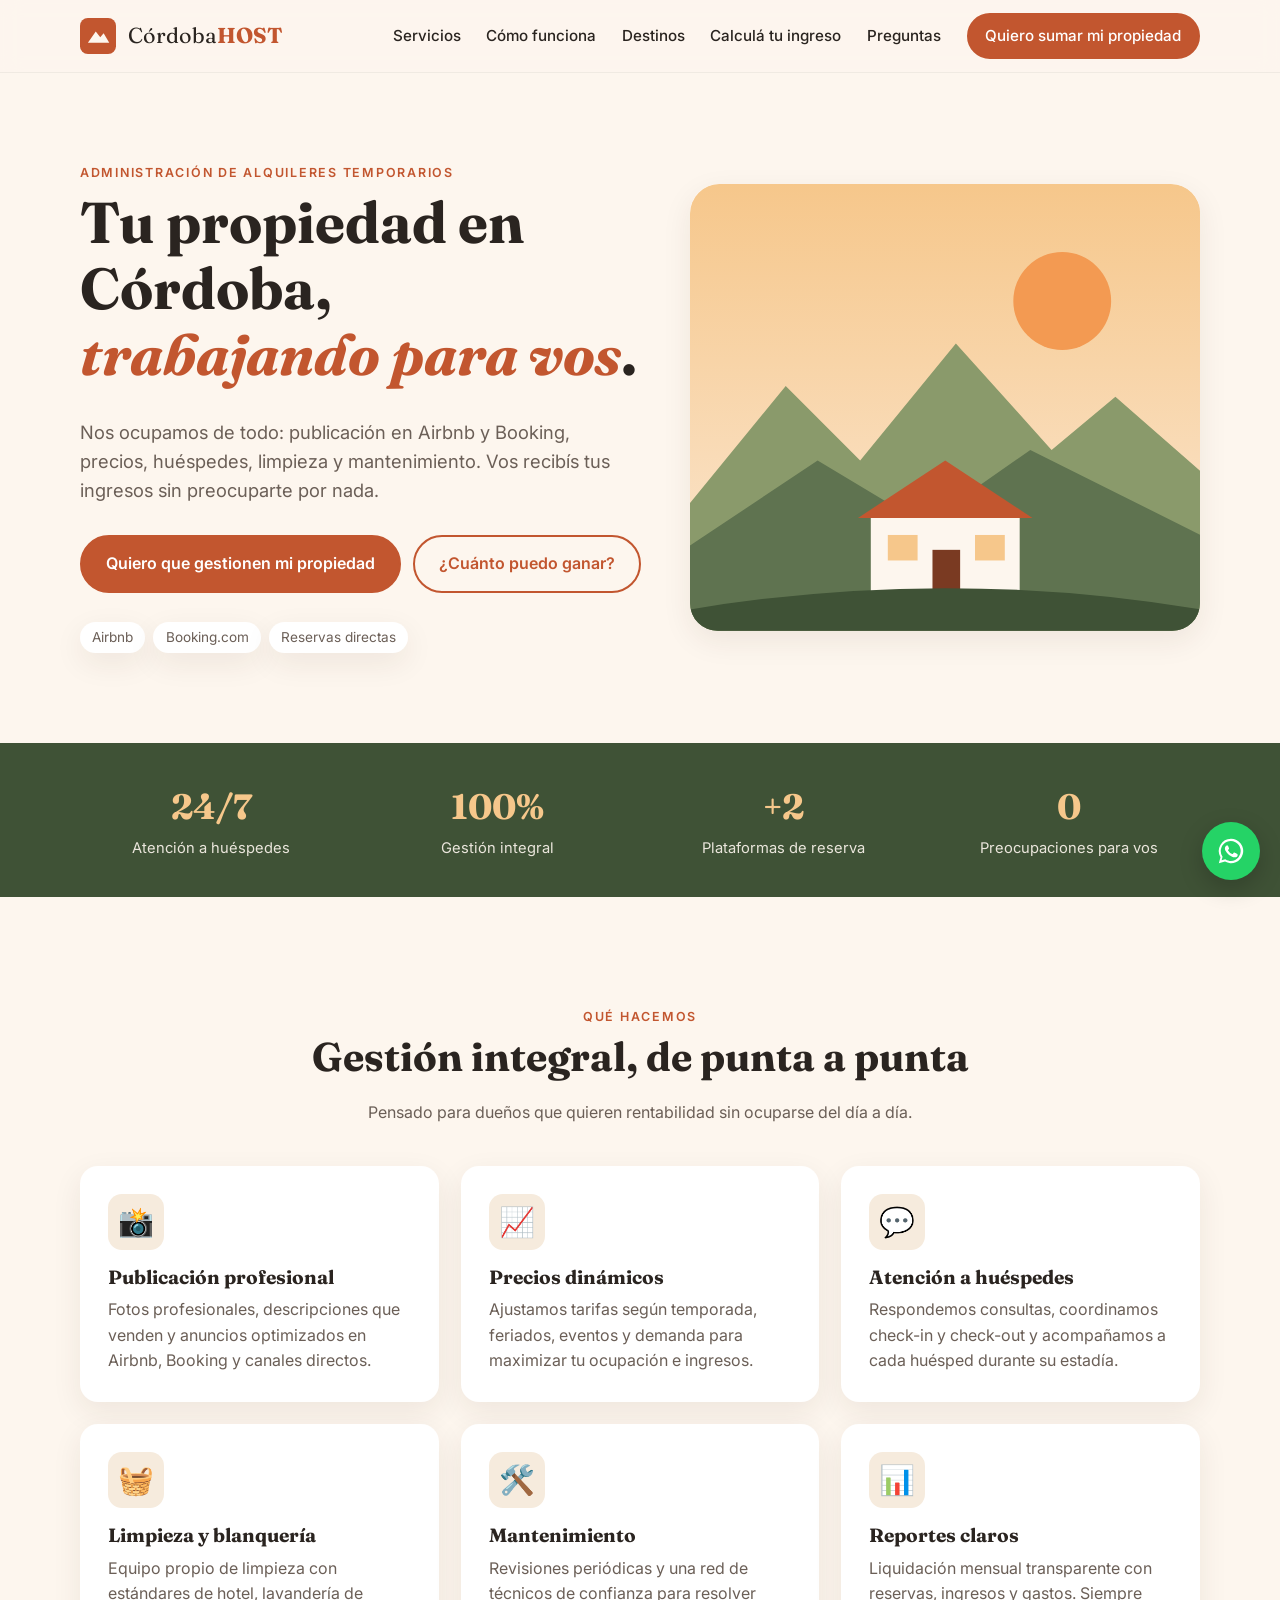
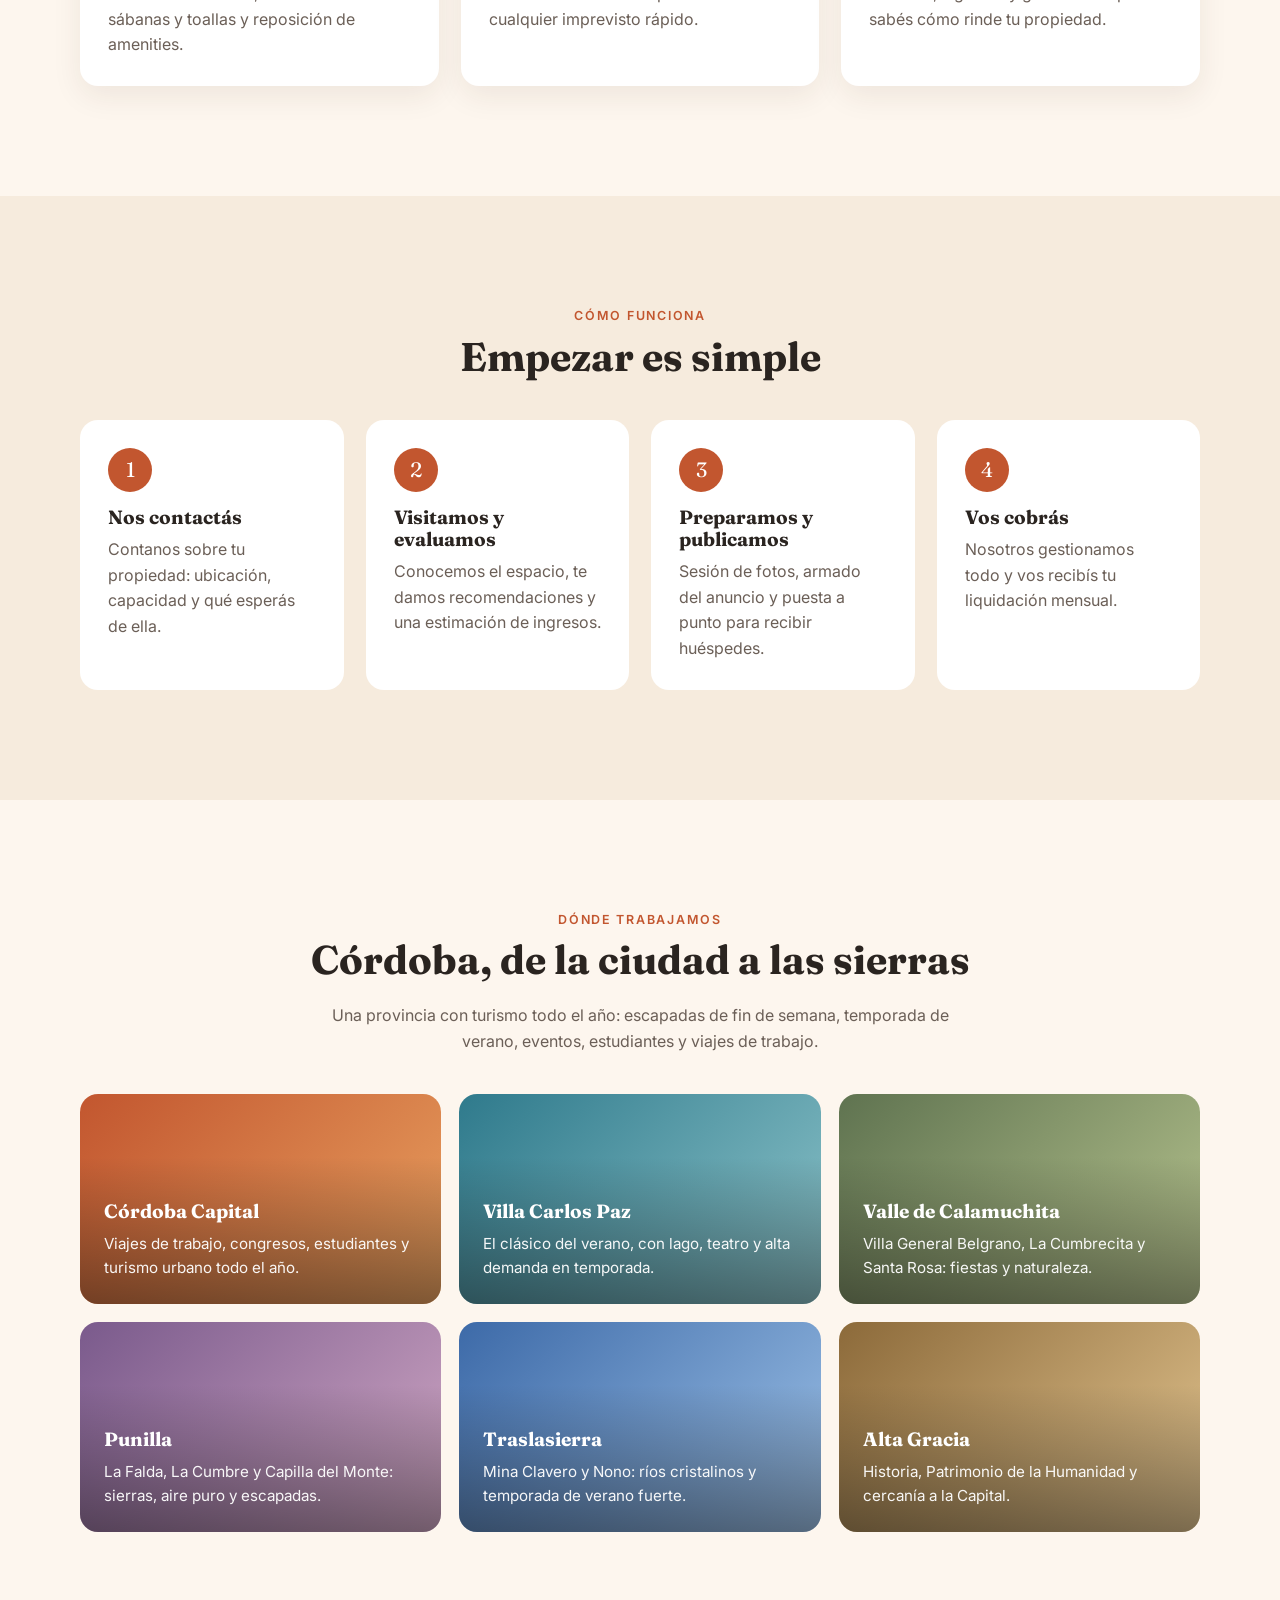
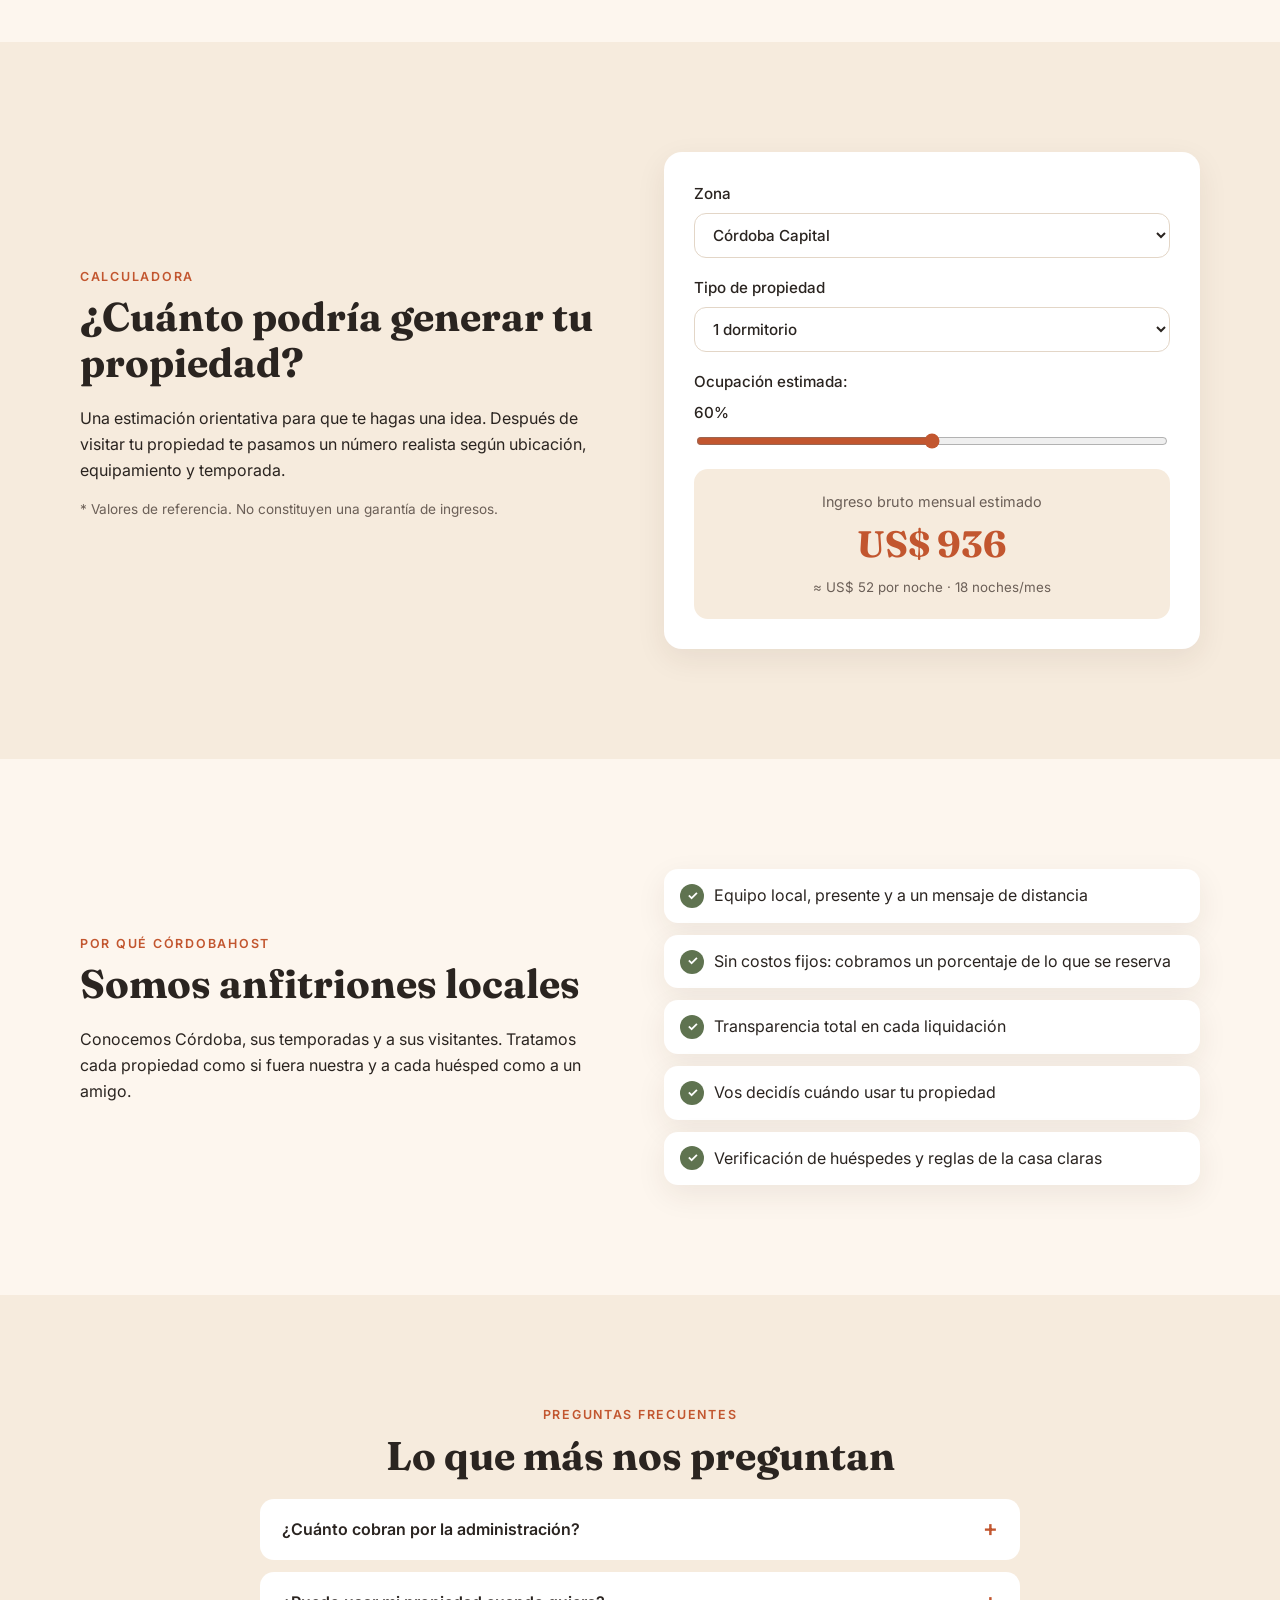
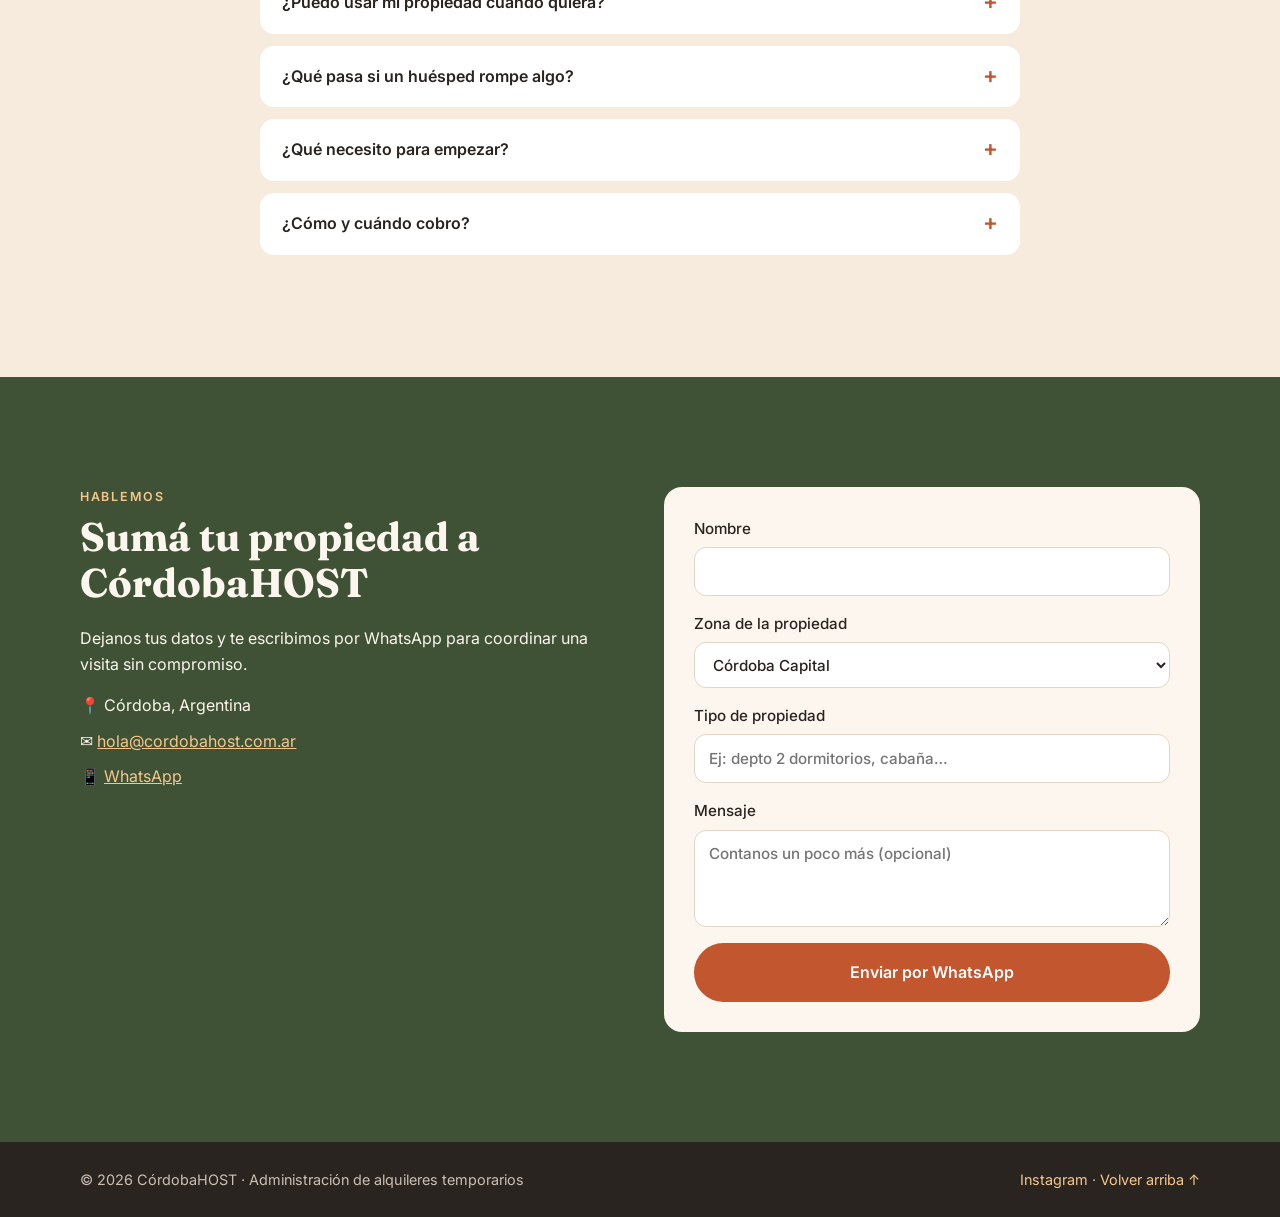
==== index.html @ a6d03d15 "Primera versión del sitio CórdobaHOST Landing estática para administración de alquileres temporarios" ====
<!doctype html>
<html lang="es-AR">
<head>
  <meta charset="utf-8" />
  <meta name="viewport" content="width=device-width, initial-scale=1" />
  <title>CórdobaHOST · Administración de alquileres temporarios en Córdoba</title>
  <meta name="description" content="Gestionamos tu propiedad en Airbnb y Booking en Córdoba: publicación, precios, huéspedes, limpieza y mantenimiento. Vos ganás, nosotros nos ocupamos." />
  <meta property="og:title" content="CórdobaHOST · Tu propiedad, en las mejores manos" />
  <meta property="og:description" content="Administración integral de alquileres temporarios en Córdoba Capital, Sierras y Valle de Calamuchita." />
  <link rel="preconnect" href="https://fonts.googleapis.com" />
  <link rel="preconnect" href="https://fonts.gstatic.com" crossorigin />
  <link href="https://fonts.googleapis.com/css2?family=Fraunces:opsz,wght@9..144,500;9..144,700&family=Inter:wght@400;500;600&display=swap" rel="stylesheet" />
  <link rel="stylesheet" href="styles.css" />
  <link rel="icon" href="data:image/svg+xml,<svg xmlns='http://www.w3.org/2000/svg' viewBox='0 0 64 64'><rect width='64' height='64' rx='14' fill='%23c2562f'/><path d='M14 44 L28 24 L36 34 L42 27 L52 44 Z' fill='%23fdf6ee'/></svg>" />
</head>
<body>
  <header class="site-header" id="top">
    <div class="container nav">
      <a href="#top" class="logo" aria-label="CórdobaHOST inicio">
        <svg viewBox="0 0 64 64" aria-hidden="true"><rect width="64" height="64" rx="14" /><path d="M14 44 L28 24 L36 34 L42 27 L52 44 Z" /></svg>
        <span>Córdoba<strong>HOST</strong></span>
      </a>
      <button class="nav-toggle" aria-expanded="false" aria-controls="menu" aria-label="Abrir menú">
        <span></span><span></span><span></span>
      </button>
      <nav id="menu" class="menu">
        <a href="#servicios">Servicios</a>
        <a href="#como-funciona">Cómo funciona</a>
        <a href="#destinos">Destinos</a>
        <a href="#calculadora">Calculá tu ingreso</a>
        <a href="#faq">Preguntas</a>
        <a href="#contacto" class="btn btn-small">Quiero sumar mi propiedad</a>
      </nav>
    </div>
  </header>

  <main>
    <!-- HERO -->
    <section class="hero">
      <div class="container hero-grid">
        <div class="hero-copy">
          <p class="eyebrow">Administración de alquileres temporarios</p>
          <h1>Tu propiedad en Córdoba, <em>trabajando para vos</em>.</h1>
          <p class="lead">Nos ocupamos de todo: publicación en Airbnb y Booking, precios, huéspedes, limpieza y mantenimiento. Vos recibís tus ingresos sin preocuparte por nada.</p>
          <div class="hero-ctas">
            <a href="#contacto" class="btn">Quiero que gestionen mi propiedad</a>
            <a href="#calculadora" class="btn btn-ghost">¿Cuánto puedo ganar?</a>
          </div>
          <ul class="hero-badges">
            <li>Airbnb</li><li>Booking.com</li><li>Reservas directas</li>
          </ul>
        </div>
        <div class="hero-art" aria-hidden="true">
          <svg viewBox="0 0 480 420">
            <defs>
              <linearGradient id="sky" x1="0" y1="0" x2="0" y2="1">
                <stop offset="0" stop-color="#f6c78b" /><stop offset="1" stop-color="#fbe8d3" />
              </linearGradient>
            </defs>
            <rect width="480" height="420" rx="28" fill="url(#sky)" />
            <circle cx="350" cy="110" r="46" fill="#f39a52" />
            <path d="M0 300 L90 190 L160 260 L250 150 L340 250 L400 200 L480 270 L480 420 L0 420 Z" fill="#8a9a6b" />
            <path d="M0 340 L120 260 L220 320 L320 250 L480 330 L480 420 L0 420 Z" fill="#5f7350" />
            <g transform="translate(170 270)">
              <rect x="0" y="40" width="140" height="80" fill="#fdf6ee" />
              <path d="M-12 44 L70 -10 L152 44 Z" fill="#c2562f" />
              <rect x="58" y="74" width="26" height="46" fill="#7a3a22" />
              <rect x="16" y="60" width="28" height="24" fill="#f6c78b" />
              <rect x="98" y="60" width="28" height="24" fill="#f6c78b" />
            </g>
            <path d="M0 400 Q240 360 480 400 L480 420 L0 420 Z" fill="#3f5236" />
          </svg>
        </div>
      </div>
    </section>

    <!-- STATS -->
    <section class="stats">
      <div class="container stats-grid">
        <div><strong>24/7</strong><span>Atención a huéspedes</span></div>
        <div><strong>100%</strong><span>Gestión integral</span></div>
        <div><strong>+2</strong><span>Plataformas de reserva</span></div>
        <div><strong>0</strong><span>Preocupaciones para vos</span></div>
      </div>
    </section>

    <!-- SERVICIOS -->
    <section id="servicios" class="section">
      <div class="container">
        <p class="eyebrow center">Qué hacemos</p>
        <h2 class="center">Gestión integral, de punta a punta</h2>
        <p class="section-lead center">Pensado para dueños que quieren rentabilidad sin ocuparse del día a día.</p>
        <div class="cards">
          <article class="card">
            <div class="icon">📸</div>
            <h3>Publicación profesional</h3>
            <p>Fotos profesionales, descripciones que venden y anuncios optimizados en Airbnb, Booking y canales directos.</p>
          </article>
          <article class="card">
            <div class="icon">📈</div>
            <h3>Precios dinámicos</h3>
            <p>Ajustamos tarifas según temporada, feriados, eventos y demanda para maximizar tu ocupación e ingresos.</p>
          </article>
          <article class="card">
            <div class="icon">💬</div>
            <h3>Atención a huéspedes</h3>
            <p>Respondemos consultas, coordinamos check-in y check-out y acompañamos a cada huésped durante su estadía.</p>
          </article>
          <article class="card">
            <div class="icon">🧺</div>
            <h3>Limpieza y blanquería</h3>
            <p>Equipo propio de limpieza con estándares de hotel, lavandería de sábanas y toallas y reposición de amenities.</p>
          </article>
          <article class="card">
            <div class="icon">🛠️</div>
            <h3>Mantenimiento</h3>
            <p>Revisiones periódicas y una red de técnicos de confianza para resolver cualquier imprevisto rápido.</p>
          </article>
          <article class="card">
            <div class="icon">📊</div>
            <h3>Reportes claros</h3>
            <p>Liquidación mensual transparente con reservas, ingresos y gastos. Siempre sabés cómo rinde tu propiedad.</p>
          </article>
        </div>
      </div>
    </section>

    <!-- CÓMO FUNCIONA -->
    <section id="como-funciona" class="section alt">
      <div class="container">
        <p class="eyebrow center">Cómo funciona</p>
        <h2 class="center">Empezar es simple</h2>
        <ol class="steps">
          <li>
            <span class="step-n">1</span>
            <h3>Nos contactás</h3>
            <p>Contanos sobre tu propiedad: ubicación, capacidad y qué esperás de ella.</p>
          </li>
          <li>
            <span class="step-n">2</span>
            <h3>Visitamos y evaluamos</h3>
            <p>Conocemos el espacio, te damos recomendaciones y una estimación de ingresos.</p>
          </li>
          <li>
            <span class="step-n">3</span>
            <h3>Preparamos y publicamos</h3>
            <p>Sesión de fotos, armado del anuncio y puesta a punto para recibir huéspedes.</p>
          </li>
          <li>
            <span class="step-n">4</span>
            <h3>Vos cobrás</h3>
            <p>Nosotros gestionamos todo y vos recibís tu liquidación mensual.</p>
          </li>
        </ol>
      </div>
    </section>

    <!-- DESTINOS -->
    <section id="destinos" class="section">
      <div class="container">
        <p class="eyebrow center">Dónde trabajamos</p>
        <h2 class="center">Córdoba, de la ciudad a las sierras</h2>
        <p class="section-lead center">Una provincia con turismo todo el año: escapadas de fin de semana, temporada de verano, eventos, estudiantes y viajes de trabajo.</p>
        <div class="destinos">
          <article class="destino d1"><h3>Córdoba Capital</h3><p>Viajes de trabajo, congresos, estudiantes y turismo urbano todo el año.</p></article>
          <article class="destino d2"><h3>Villa Carlos Paz</h3><p>El clásico del verano, con lago, teatro y alta demanda en temporada.</p></article>
          <article class="destino d3"><h3>Valle de Calamuchita</h3><p>Villa General Belgrano, La Cumbrecita y Santa Rosa: fiestas y naturaleza.</p></article>
          <article class="destino d4"><h3>Punilla</h3><p>La Falda, La Cumbre y Capilla del Monte: sierras, aire puro y escapadas.</p></article>
          <article class="destino d5"><h3>Traslasierra</h3><p>Mina Clavero y Nono: ríos cristalinos y temporada de verano fuerte.</p></article>
          <article class="destino d6"><h3>Alta Gracia</h3><p>Historia, Patrimonio de la Humanidad y cercanía a la Capital.</p></article>
        </div>
      </div>
    </section>

    <!-- CALCULADORA -->
    <section id="calculadora" class="section alt">
      <div class="container calc-grid">
        <div>
          <p class="eyebrow">Calculadora</p>
          <h2>¿Cuánto podría generar tu propiedad?</h2>
          <p>Una estimación orientativa para que te hagas una idea. Después de visitar tu propiedad te pasamos un número realista según ubicación, equipamiento y temporada.</p>
          <p class="fine">* Valores de referencia. No constituyen una garantía de ingresos.</p>
        </div>
        <form class="calc" id="calc" novalidate>
          <label>Zona
            <select name="zona">
              <option value="capital">Córdoba Capital</option>
              <option value="carlospaz">Villa Carlos Paz</option>
              <option value="calamuchita">Valle de Calamuchita</option>
              <option value="punilla">Punilla</option>
              <option value="traslasierra">Traslasierra</option>
              <option value="altagracia">Alta Gracia</option>
            </select>
          </label>
          <label>Tipo de propiedad
            <select name="tipo">
              <option value="1">Monoambiente</option>
              <option value="1.3" selected>1 dormitorio</option>
              <option value="1.7">2 dormitorios</option>
              <option value="2.2">3 dormitorios o más / casa</option>
            </select>
          </label>
          <label>Ocupación estimada: <output id="ocupOut">60%</output>
            <input type="range" name="ocupacion" min="30" max="90" value="60" step="5" />
          </label>
          <div class="calc-result">
            <span>Ingreso bruto mensual estimado</span>
            <strong id="calcTotal">—</strong>
            <small id="calcNoche"></small>
          </div>
        </form>
      </div>
    </section>

    <!-- POR QUÉ -->
    <section class="section">
      <div class="container why">
        <div>
          <p class="eyebrow">Por qué CórdobaHOST</p>
          <h2>Somos anfitriones locales</h2>
          <p>Conocemos Córdoba, sus temporadas y a sus visitantes. Tratamos cada propiedad como si fuera nuestra y a cada huésped como a un amigo.</p>
        </div>
        <ul class="checks">
          <li>Equipo local, presente y a un mensaje de distancia</li>
          <li>Sin costos fijos: cobramos un porcentaje de lo que se reserva</li>
          <li>Transparencia total en cada liquidación</li>
          <li>Vos decidís cuándo usar tu propiedad</li>
          <li>Verificación de huéspedes y reglas de la casa claras</li>
        </ul>
      </div>
    </section>

    <!-- FAQ -->
    <section id="faq" class="section alt">
      <div class="container narrow">
        <p class="eyebrow center">Preguntas frecuentes</p>
        <h2 class="center">Lo que más nos preguntan</h2>
        <details>
          <summary>¿Cuánto cobran por la administración?</summary>
          <p>Trabajamos con una comisión sobre las reservas efectivamente cobradas. No hay costos fijos: si tu propiedad no genera, nosotros tampoco. Te pasamos el porcentaje exacto después de conocer tu propiedad.</p>
        </details>
        <details>
          <summary>¿Puedo usar mi propiedad cuando quiera?</summary>
          <p>Sí. Bloqueamos las fechas que nos indiques en el calendario, con la anticipación que acordemos.</p>
        </details>
        <details>
          <summary>¿Qué pasa si un huésped rompe algo?</summary>
          <p>Documentamos el estado de la propiedad en cada check-out y gestionamos el reclamo ante la plataforma o el huésped. Coordinamos la reparación para que la propiedad vuelva a estar lista cuanto antes.</p>
        </details>
        <details>
          <summary>¿Qué necesito para empezar?</summary>
          <p>Una propiedad equipada (o con ganas de equiparla, te asesoramos) en alguna de nuestras zonas. Nos encargamos del resto.</p>
        </details>
        <details>
          <summary>¿Cómo y cuándo cobro?</summary>
          <p>Recibís una liquidación mensual con el detalle de reservas, ingresos y gastos, y la transferencia a tu cuenta.</p>
        </details>
      </div>
    </section>

    <!-- CONTACTO -->
    <section id="contacto" class="section contact">
      <div class="container contact-grid">
        <div>
          <p class="eyebrow light">Hablemos</p>
          <h2>Sumá tu propiedad a CórdobaHOST</h2>
          <p>Dejanos tus datos y te escribimos por WhatsApp para coordinar una visita sin compromiso.</p>
          <ul class="contact-list">
            <li>📍 Córdoba, Argentina</li>
            <li>✉️ <a href="mailto:hola@cordobahost.com.ar">hola@cordobahost.com.ar</a></li>
            <li>📱 <a href="#" class="js-wa">WhatsApp</a></li>
          </ul>
        </div>
        <form id="contactForm" class="contact-form">
          <label>Nombre<input name="nombre" required autocomplete="name" /></label>
          <label>Zona de la propiedad
            <select name="zona">
              <option>Córdoba Capital</option>
              <option>Villa Carlos Paz</option>
              <option>Valle de Calamuchita</option>
              <option>Punilla</option>
              <option>Traslasierra</option>
              <option>Alta Gracia</option>
              <option>Otra</option>
            </select>
          </label>
          <label>Tipo de propiedad<input name="tipo" placeholder="Ej: depto 2 dormitorios, cabaña…" /></label>
          <label>Mensaje<textarea name="mensaje" rows="3" placeholder="Contanos un poco más (opcional)"></textarea></label>
          <button class="btn" type="submit">Enviar por WhatsApp</button>
        </form>
      </div>
    </section>
  </main>

  <footer class="site-footer">
    <div class="container footer-grid">
      <span>© <span id="year"></span> CórdobaHOST · Administración de alquileres temporarios</span>
      <span><a href="https://instagram.com/" target="_blank" rel="noopener">Instagram</a> · <a href="#top">Volver arriba ↑</a></span>
    </div>
  </footer>

  <a href="#" class="wa-float js-wa" aria-label="Escribinos por WhatsApp">
    <svg viewBox="0 0 32 32" aria-hidden="true"><path d="M16 3a13 13 0 0 0-11.2 19.6L3 29l6.6-1.7A13 13 0 1 0 16 3zm0 23.6c-2 0-4-.6-5.7-1.6l-.4-.2-3.9 1 1-3.8-.3-.4A10.6 10.6 0 1 1 16 26.6zm5.8-7.9c-.3-.2-1.9-.9-2.2-1-.3-.1-.5-.2-.7.2l-1 1.2c-.2.2-.4.2-.7.1a8.7 8.7 0 0 1-4.3-3.8c-.3-.6.3-.5 1-1.7.1-.2 0-.4 0-.6l-1-2.4c-.3-.6-.5-.5-.7-.5h-.6c-.2 0-.6.1-.9.4-.3.3-1.2 1.1-1.2 2.8s1.2 3.2 1.4 3.5c.2.2 2.4 3.6 5.8 5 2.1.9 3 1 4 .8.6-.1 1.9-.8 2.2-1.5.3-.7.3-1.4.2-1.5l-.3-.2z"/></svg>
  </a>

  <script src="script.js"></script>
</body>
</html>
---- styles.css ----
:root {
  --terracota: #c2562f;
  --terracota-dark: #9c4122;
  --arena: #fdf6ee;
  --arena-2: #f6ebdd;
  --monte: #3f5236;
  --monte-2: #5f7350;
  --ink: #2a2420;
  --muted: #6b5f57;
  --radius: 18px;
  --shadow: 0 10px 30px rgba(60, 35, 20, 0.08);
  --font-title: "Fraunces", Georgia, serif;
  --font-body: "Inter", system-ui, sans-serif;
}

* { box-sizing: border-box; }
html { scroll-behavior: smooth; scroll-padding-top: 80px; }
body {
  margin: 0;
  font-family: var(--font-body);
  color: var(--ink);
  background: var(--arena);
  line-height: 1.6;
  -webkit-font-smoothing: antialiased;
}
img, svg { display: block; max-width: 100%; }
a { color: inherit; }
h1, h2, h3 { font-family: var(--font-title); line-height: 1.15; margin: 0 0 .5em; }
h1 { font-size: clamp(2.2rem, 5vw, 3.6rem); }
h1 em { font-style: italic; color: var(--terracota); }
h2 { font-size: clamp(1.7rem, 3.5vw, 2.5rem); }
h3 { font-size: 1.2rem; }
p { margin: 0 0 1em; }

.container { width: min(1120px, 100% - 32px); margin-inline: auto; }
.narrow { width: min(760px, 100% - 32px); }
.center { text-align: center; }
.eyebrow {
  text-transform: uppercase; letter-spacing: .14em; font-size: .78rem;
  font-weight: 600; color: var(--terracota); margin-bottom: .6em;
}
.eyebrow.light { color: #f6c78b; }
.section { padding: clamp(64px, 9vw, 110px) 0; }
.section.alt { background: var(--arena-2); }
.section-lead { max-width: 620px; margin: 0 auto 2.5em; color: var(--muted); }
.lead { font-size: 1.15rem; color: var(--muted); max-width: 540px; }
.fine { font-size: .85rem; color: var(--muted); }

/* Buttons */
.btn {
  display: inline-block; background: var(--terracota); color: #fff;
  text-decoration: none; font-weight: 600; padding: .9em 1.5em;
  border-radius: 999px; border: 2px solid var(--terracota);
  transition: background .2s, transform .2s; cursor: pointer; font: inherit; font-weight: 600;
}
.btn:hover { background: var(--terracota-dark); border-color: var(--terracota-dark); transform: translateY(-1px); }
.btn-ghost { background: transparent; color: var(--terracota); }
.btn-ghost:hover { background: var(--terracota); color: #fff; }
.btn-small { padding: .55em 1.1em; font-size: .92rem; }

/* Header */
.site-header {
  position: sticky; top: 0; z-index: 50;
  background: rgba(253, 246, 238, .9); backdrop-filter: blur(10px);
  border-bottom: 1px solid rgba(0,0,0,.05);
}
.nav { display: flex; align-items: center; justify-content: space-between; height: 72px; }
.logo { display: flex; align-items: center; gap: .55em; text-decoration: none; font-family: var(--font-title); font-size: 1.35rem; }
.logo svg { width: 36px; height: 36px; }
.logo svg rect { fill: var(--terracota); }
.logo svg path { fill: var(--arena); }
.logo strong { color: var(--terracota); }
.menu { display: flex; align-items: center; gap: 1.6rem; }
.menu a { text-decoration: none; font-weight: 500; font-size: .95rem; }
.menu a:not(.btn):hover { color: var(--terracota); }
.nav-toggle { display: none; background: none; border: 0; padding: 8px; cursor: pointer; }
.nav-toggle span { display: block; width: 24px; height: 2px; background: var(--ink); margin: 5px 0; transition: .2s; }

/* Hero */
.hero { padding: clamp(40px, 7vw, 90px) 0; }
.hero-grid { display: grid; grid-template-columns: 1.1fr 1fr; gap: 48px; align-items: center; }
.hero-ctas { display: flex; flex-wrap: wrap; gap: 12px; margin: 1.8em 0; }
.hero-badges { list-style: none; padding: 0; margin: 0; display: flex; flex-wrap: wrap; gap: 8px; }
.hero-badges li { background: #fff; border-radius: 999px; padding: .35em .9em; font-size: .85rem; color: var(--muted); box-shadow: var(--shadow); }
.hero-art svg { width: 100%; border-radius: 28px; box-shadow: var(--shadow); }

/* Stats */
.stats { background: var(--monte); color: var(--arena); padding: 36px 0; }
.stats-grid { display: grid; grid-template-columns: repeat(4, 1fr); gap: 24px; text-align: center; }
.stats strong { display: block; font-family: var(--font-title); font-size: 2.2rem; color: #f6c78b; }
.stats span { font-size: .92rem; opacity: .9; }

/* Cards */
.cards { display: grid; grid-template-columns: repeat(3, 1fr); gap: 22px; }
.card { background: #fff; border-radius: var(--radius); padding: 28px; box-shadow: var(--shadow); transition: transform .2s; }
.card:hover { transform: translateY(-4px); }
.card p { color: var(--muted); margin: 0; }
.icon { font-size: 1.8rem; width: 56px; height: 56px; display: grid; place-items: center; background: var(--arena-2); border-radius: 14px; margin-bottom: 16px; }

/* Steps */
.steps { list-style: none; padding: 0; margin: 2.5em 0 0; display: grid; grid-template-columns: repeat(4, 1fr); gap: 22px; counter-reset: s; }
.steps li { background: #fff; border-radius: var(--radius); padding: 28px; position: relative; }
.steps p { color: var(--muted); margin: 0; }
.step-n {
  display: grid; place-items: center; width: 44px; height: 44px; border-radius: 50%;
  background: var(--terracota); color: #fff; font-family: var(--font-title); font-size: 1.3rem; margin-bottom: 14px;
}

/* Destinos */
.destinos { display: grid; grid-template-columns: repeat(3, 1fr); gap: 18px; }
.destino {
  min-height: 210px; border-radius: var(--radius); padding: 24px; color: #fff;
  display: flex; flex-direction: column; justify-content: flex-end; position: relative; overflow: hidden;
}
.destino::after { content: ""; position: absolute; inset: 0; background: linear-gradient(180deg, transparent 30%, rgba(0,0,0,.45)); }
.destino > * { position: relative; z-index: 1; }
.destino p { margin: 0; font-size: .95rem; opacity: .95; }
.d1 { background: linear-gradient(135deg, #c2562f, #e9a160); }
.d2 { background: linear-gradient(135deg, #2f7a8c, #8cc3c9); }
.d3 { background: linear-gradient(135deg, #5f7350, #b7c48f); }
.d4 { background: linear-gradient(135deg, #7a5a8c, #d0a7c4); }
.d5 { background: linear-gradient(135deg, #3d6aa8, #9cc0e6); }
.d6 { background: linear-gradient(135deg, #8c6a3a, #e2c48f); }

/* Calculadora */
.calc-grid { display: grid; grid-template-columns: 1fr 1fr; gap: 48px; align-items: center; }
.calc { background: #fff; border-radius: var(--radius); padding: 30px; box-shadow: var(--shadow); display: grid; gap: 18px; }
label { display: grid; gap: 6px; font-weight: 500; font-size: .95rem; }
select, input, textarea {
  font: inherit; padding: .75em .9em; border: 1px solid #e3d6c7; border-radius: 12px; background: #fff; color: var(--ink);
}
select:focus, input:focus, textarea:focus { outline: 2px solid var(--terracota); outline-offset: 1px; }
input[type="range"] { padding: 0; accent-color: var(--terracota); border: 0; }
.calc-result { background: var(--arena-2); border-radius: 14px; padding: 20px; text-align: center; }
.calc-result span { font-size: .9rem; color: var(--muted); }
.calc-result strong { display: block; font-family: var(--font-title); font-size: 2.3rem; color: var(--terracota); }
.calc-result small { color: var(--muted); }

/* Why */
.why { display: grid; grid-template-columns: 1fr 1fr; gap: 48px; align-items: center; }
.checks { list-style: none; padding: 0; margin: 0; display: grid; gap: 12px; }
.checks li { background: #fff; border-radius: 14px; padding: 14px 18px 14px 50px; position: relative; box-shadow: var(--shadow); }
.checks li::before {
  content: "✓"; position: absolute; left: 16px; top: 50%; transform: translateY(-50%);
  width: 24px; height: 24px; border-radius: 50%; background: var(--monte-2); color: #fff;
  display: grid; place-items: center; font-size: .8rem; font-weight: 700;
}

/* FAQ */
details { background: #fff; border-radius: 14px; padding: 18px 22px; margin-bottom: 12px; }
summary { cursor: pointer; font-weight: 600; list-style: none; display: flex; justify-content: space-between; gap: 12px; }
summary::-webkit-details-marker { display: none; }
summary::after { content: "+"; font-size: 1.4rem; line-height: 1; color: var(--terracota); transition: transform .2s; }
details[open] summary::after { transform: rotate(45deg); }
details p { color: var(--muted); margin: 12px 0 0; }

/* Contacto */
.contact { background: var(--monte); color: var(--arena); }
.contact-grid { display: grid; grid-template-columns: 1fr 1fr; gap: 48px; align-items: start; }
.contact-list { list-style: none; padding: 0; display: grid; gap: 10px; }
.contact-list a { color: #f6c78b; }
.contact-form { background: var(--arena); color: var(--ink); border-radius: var(--radius); padding: 30px; display: grid; gap: 16px; }

/* Footer */
.site-footer { background: #2a2420; color: #cbbfb3; padding: 26px 0; font-size: .9rem; }
.footer-grid { display: flex; justify-content: space-between; flex-wrap: wrap; gap: 12px; }
.site-footer a { color: #f6c78b; text-decoration: none; }

/* WhatsApp flotante */
.wa-float {
  position: fixed; right: 20px; bottom: 20px; width: 58px; height: 58px; border-radius: 50%;
  background: #25d366; display: grid; place-items: center; box-shadow: 0 8px 24px rgba(0,0,0,.2); z-index: 60;
  transition: transform .2s;
}
.wa-float:hover { transform: scale(1.08); }
.wa-float svg { width: 30px; height: 30px; fill: #fff; }

/* Reveal on scroll */
.reveal { opacity: 0; transform: translateY(18px); transition: opacity .6s, transform .6s; }
.reveal.visible { opacity: 1; transform: none; }

/* Responsive */
@media (max-width: 960px) {
  .cards, .destinos { grid-template-columns: repeat(2, 1fr); }
  .steps { grid-template-columns: repeat(2, 1fr); }
}
@media (max-width: 820px) {
  .nav-toggle { display: block; }
  .menu {
    position: absolute; top: 72px; left: 0; right: 0; flex-direction: column; align-items: stretch;
    background: var(--arena); padding: 16px; gap: 4px; border-bottom: 1px solid rgba(0,0,0,.06);
    display: none;
  }
  .menu.open { display: flex; }
  .menu a { padding: 12px 8px; }
  .menu .btn { text-align: center; margin-top: 8px; }
  .hero-grid, .calc-grid, .why, .contact-grid { grid-template-columns: 1fr; }
  .hero-art { order: -1; max-width: 420px; }
  .stats-grid { grid-template-columns: repeat(2, 1fr); }
}
@media (max-width: 560px) {
  .cards, .destinos, .steps { grid-template-columns: 1fr; }
}
@media (prefers-reduced-motion: reduce) {
  html { scroll-behavior: auto; }
  .reveal { opacity: 1; transform: none; transition: none; }
}
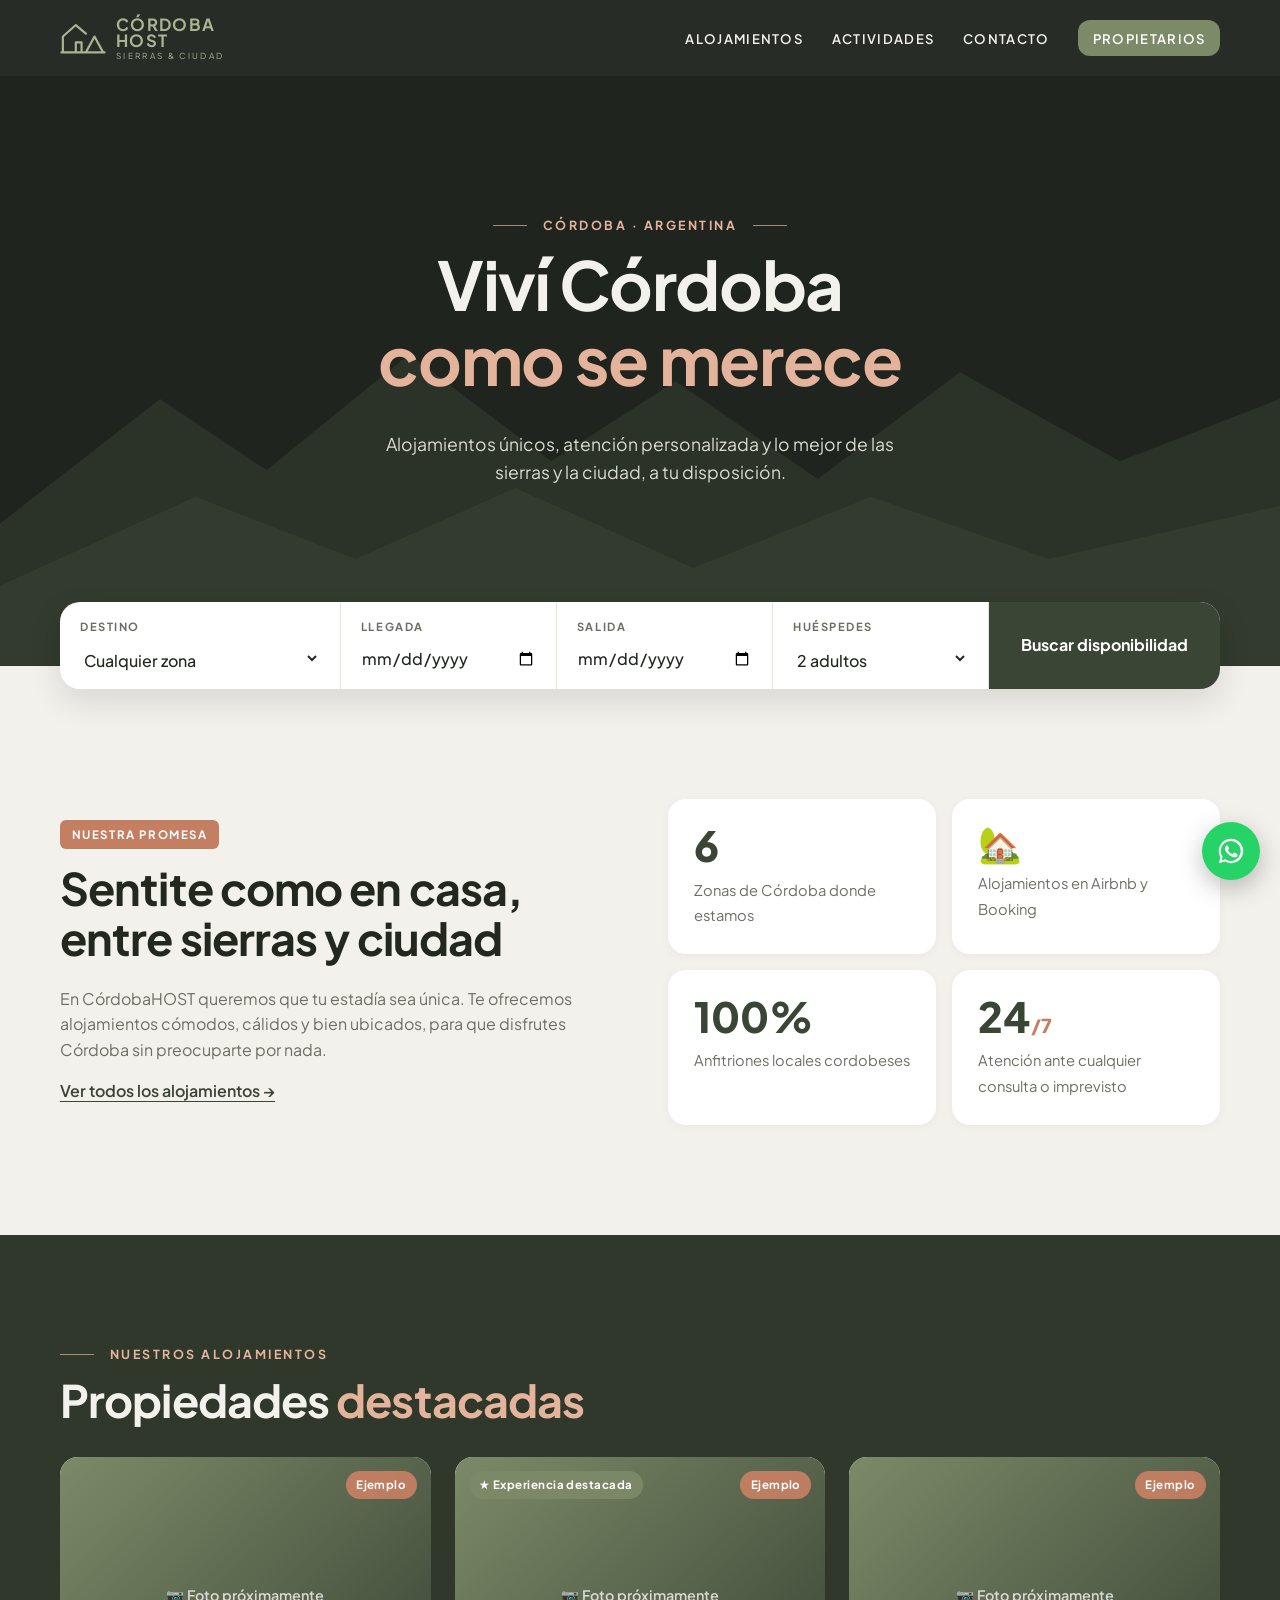
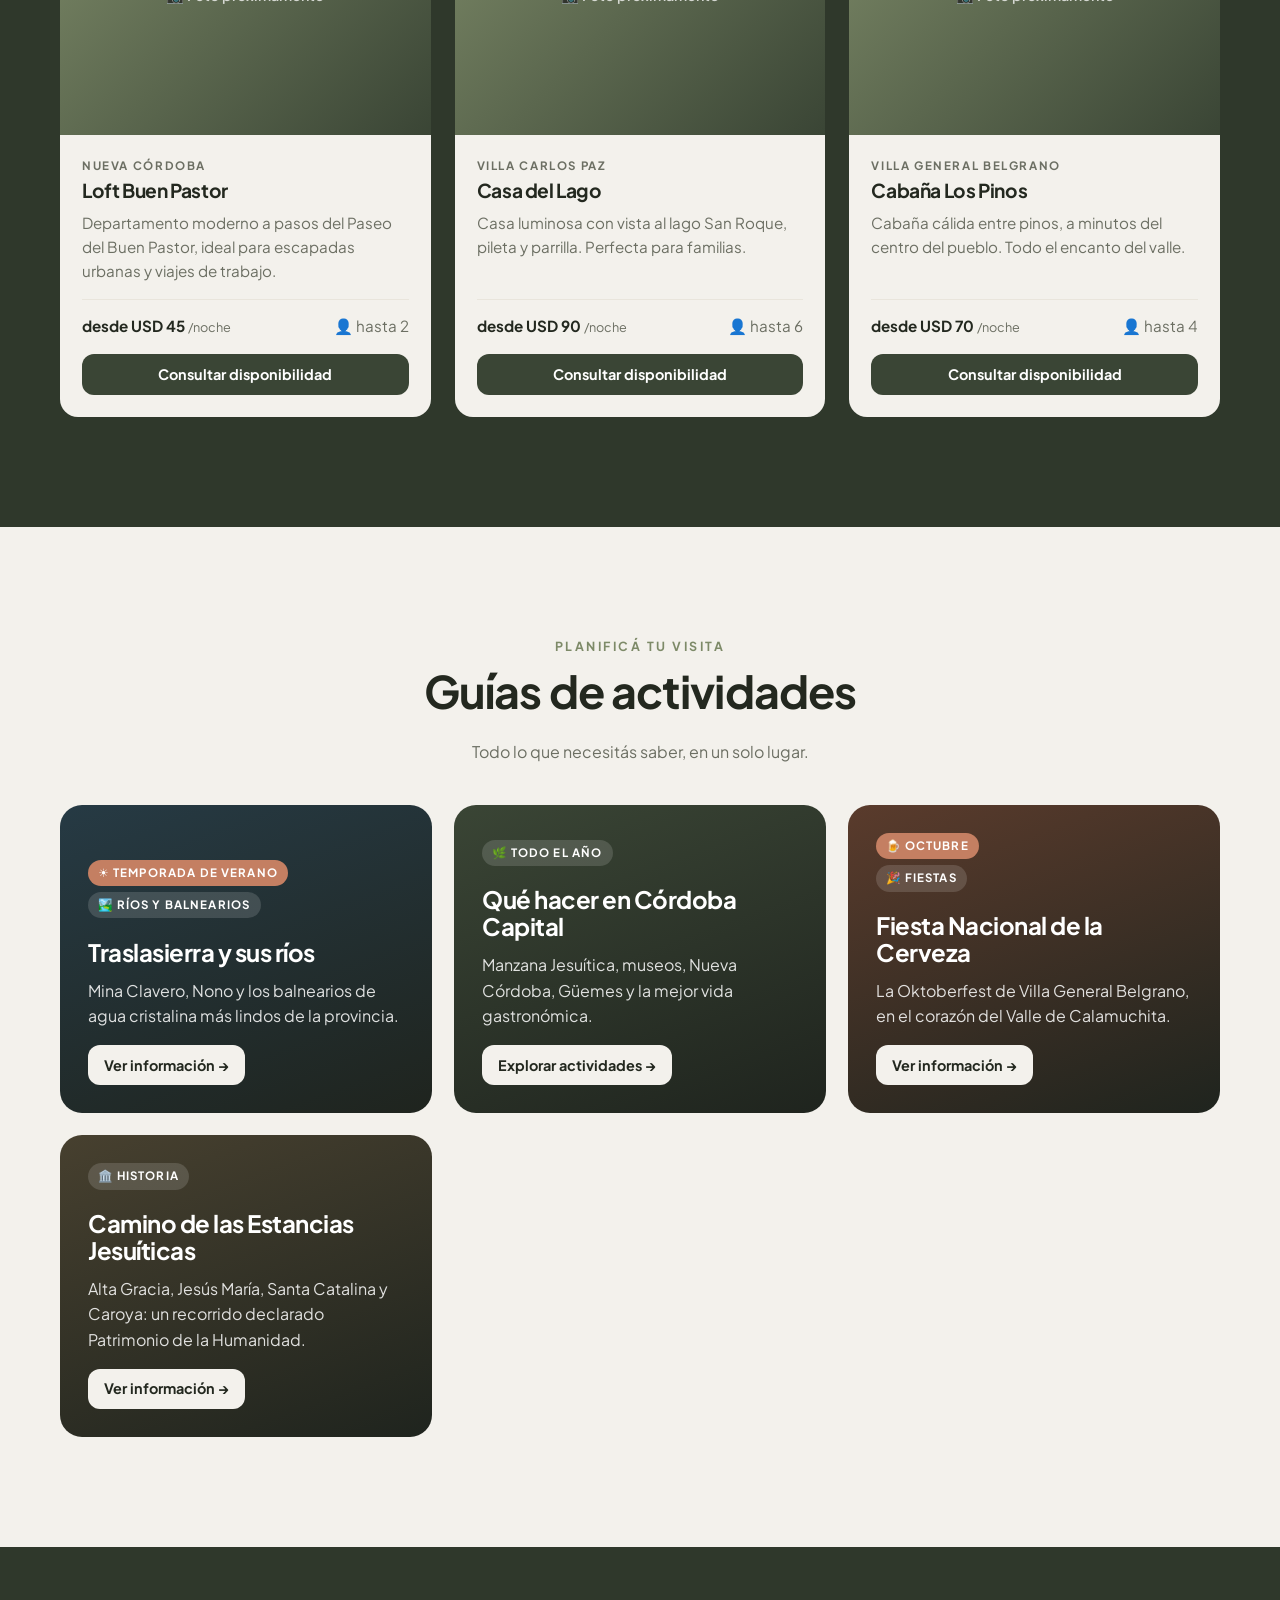
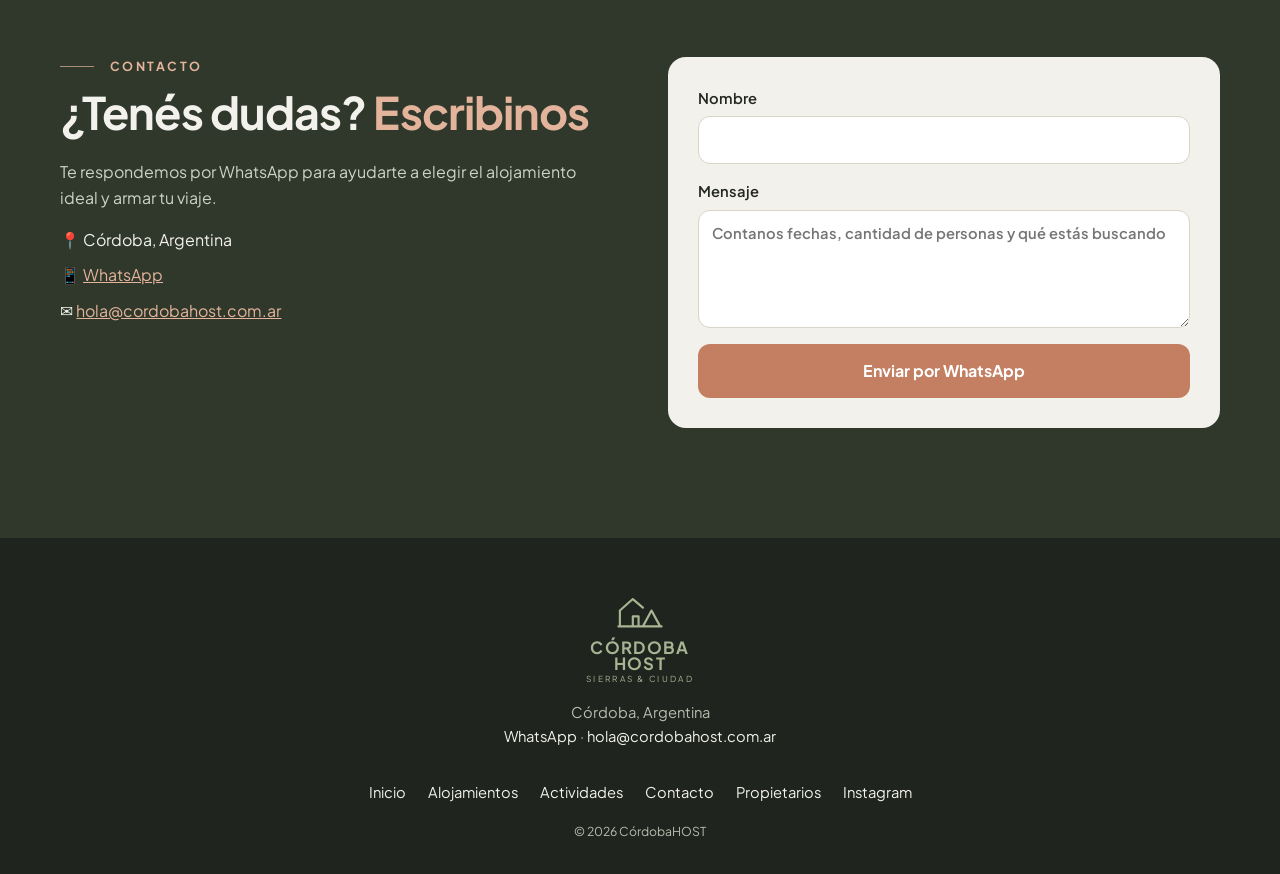
==== commit 77b02b03: "Rediseño inspirado en Happy Host: web para huéspedes + página de propietarios - Inicio para huéspede" ====
--- a/index.html
+++ b/index.html
@@ -3,33 +3,32 @@
 <head>
   <meta charset="utf-8" />
   <meta name="viewport" content="width=device-width, initial-scale=1" />
-  <title>CórdobaHOST · Administración de alquileres temporarios en Córdoba</title>
-  <meta name="description" content="Gestionamos tu propiedad en Airbnb y Booking en Córdoba: publicación, precios, huéspedes, limpieza y mantenimiento. Vos ganás, nosotros nos ocupamos." />
-  <meta property="og:title" content="CórdobaHOST · Tu propiedad, en las mejores manos" />
-  <meta property="og:description" content="Administración integral de alquileres temporarios en Córdoba Capital, Sierras y Valle de Calamuchita." />
+  <title>CórdobaHOST · Alojamientos en las sierras y la ciudad de Córdoba</title>
+  <meta name="description" content="Alojamientos únicos en Córdoba, Argentina, con atención personalizada: Capital, Villa Carlos Paz, Calamuchita, Punilla y Traslasierra." />
+  <meta property="og:title" content="CórdobaHOST · Viví Córdoba como se merece" />
+  <meta property="og:description" content="Alojamientos cómodos y bien ubicados, atención 24/7 y guías para disfrutar Córdoba." />
   <link rel="preconnect" href="https://fonts.googleapis.com" />
   <link rel="preconnect" href="https://fonts.gstatic.com" crossorigin />
-  <link href="https://fonts.googleapis.com/css2?family=Fraunces:opsz,wght@9..144,500;9..144,700&family=Inter:wght@400;500;600&display=swap" rel="stylesheet" />
+  <link href="https://fonts.googleapis.com/css2?family=Plus+Jakarta+Sans:wght@400;500;600;700;800&display=swap" rel="stylesheet" />
   <link rel="stylesheet" href="styles.css" />
-  <link rel="icon" href="data:image/svg+xml,<svg xmlns='http://www.w3.org/2000/svg' viewBox='0 0 64 64'><rect width='64' height='64' rx='14' fill='%23c2562f'/><path d='M14 44 L28 24 L36 34 L42 27 L52 44 Z' fill='%23fdf6ee'/></svg>" />
+  <link rel="icon" href="favicon.svg" type="image/svg+xml" />
 </head>
 <body>
   <header class="site-header" id="top">
     <div class="container nav">
-      <a href="#top" class="logo" aria-label="CórdobaHOST inicio">
-        <svg viewBox="0 0 64 64" aria-hidden="true"><rect width="64" height="64" rx="14" /><path d="M14 44 L28 24 L36 34 L42 27 L52 44 Z" /></svg>
-        <span>Córdoba<strong>HOST</strong></span>
+      <a href="index.html" class="logo" aria-label="CórdobaHOST inicio">
+        <svg viewBox="0 0 64 48" aria-hidden="true"><path d="M4 44 V22 L22 6 L36 18 M22 44 V30 H30 V44 M2 44 H62 M36 44 L48 22 L60 44" /></svg>
+        <span class="logo-text"><b>CÓRDOBA</b><b>HOST</b><small>SIERRAS &amp; CIUDAD</small></span>
       </a>
       <button class="nav-toggle" aria-expanded="false" aria-controls="menu" aria-label="Abrir menú">
         <span></span><span></span><span></span>
       </button>
       <nav id="menu" class="menu">
-        <a href="#servicios">Servicios</a>
-        <a href="#como-funciona">Cómo funciona</a>
-        <a href="#destinos">Destinos</a>
-        <a href="#calculadora">Calculá tu ingreso</a>
-        <a href="#faq">Preguntas</a>
-        <a href="#contacto" class="btn btn-small">Quiero sumar mi propiedad</a>
+        <a href="#alojamientos">Alojamientos</a>
+        <a href="#actividades">Actividades</a>
+        <a href="#resenas" class="js-resenas-link" hidden>Reseñas</a>
+        <a href="#contacto">Contacto</a>
+        <a href="propietarios.html" class="btn btn-sage btn-small">Propietarios</a>
       </nav>
     </div>
   </header>
@@ -37,255 +36,169 @@
   <main>
     <!-- HERO -->
     <section class="hero">
-      <div class="container hero-grid">
-        <div class="hero-copy">
-          <p class="eyebrow">Administración de alquileres temporarios</p>
-          <h1>Tu propiedad en Córdoba, <em>trabajando para vos</em>.</h1>
-          <p class="lead">Nos ocupamos de todo: publicación en Airbnb y Booking, precios, huéspedes, limpieza y mantenimiento. Vos recibís tus ingresos sin preocuparte por nada.</p>
-          <div class="hero-ctas">
-            <a href="#contacto" class="btn">Quiero que gestionen mi propiedad</a>
-            <a href="#calculadora" class="btn btn-ghost">¿Cuánto puedo ganar?</a>
-          </div>
-          <ul class="hero-badges">
-            <li>Airbnb</li><li>Booking.com</li><li>Reservas directas</li>
-          </ul>
-        </div>
-        <div class="hero-art" aria-hidden="true">
-          <svg viewBox="0 0 480 420">
-            <defs>
-              <linearGradient id="sky" x1="0" y1="0" x2="0" y2="1">
-                <stop offset="0" stop-color="#f6c78b" /><stop offset="1" stop-color="#fbe8d3" />
-              </linearGradient>
-            </defs>
-            <rect width="480" height="420" rx="28" fill="url(#sky)" />
-            <circle cx="350" cy="110" r="46" fill="#f39a52" />
-            <path d="M0 300 L90 190 L160 260 L250 150 L340 250 L400 200 L480 270 L480 420 L0 420 Z" fill="#8a9a6b" />
-            <path d="M0 340 L120 260 L220 320 L320 250 L480 330 L480 420 L0 420 Z" fill="#5f7350" />
-            <g transform="translate(170 270)">
-              <rect x="0" y="40" width="140" height="80" fill="#fdf6ee" />
-              <path d="M-12 44 L70 -10 L152 44 Z" fill="#c2562f" />
-              <rect x="58" y="74" width="26" height="46" fill="#7a3a22" />
-              <rect x="16" y="60" width="28" height="24" fill="#f6c78b" />
-              <rect x="98" y="60" width="28" height="24" fill="#f6c78b" />
-            </g>
-            <path d="M0 400 Q240 360 480 400 L480 420 L0 420 Z" fill="#3f5236" />
-          </svg>
-        </div>
-      </div>
-    </section>
-
-    <!-- STATS -->
-    <section class="stats">
-      <div class="container stats-grid">
-        <div><strong>24/7</strong><span>Atención a huéspedes</span></div>
-        <div><strong>100%</strong><span>Gestión integral</span></div>
-        <div><strong>+2</strong><span>Plataformas de reserva</span></div>
-        <div><strong>0</strong><span>Preocupaciones para vos</span></div>
-      </div>
-    </section>
-
-    <!-- SERVICIOS -->
-    <section id="servicios" class="section">
+      <div class="hero-bg" aria-hidden="true">
+        <svg viewBox="0 0 1440 520" preserveAspectRatio="xMidYMax slice">
+          <path d="M0 360 L180 220 L300 300 L460 170 L620 290 L760 200 L920 310 L1080 190 L1260 290 L1440 220 V520 H0 Z" fill="#2b3227" />
+          <path d="M0 430 L220 330 L400 400 L580 320 L780 410 L980 330 L1180 400 L1440 340 V520 H0 Z" fill="#323b2d" />
+        </svg>
+      </div>
+      <div class="container hero-inner">
+        <p class="kicker">Córdoba · Argentina</p>
+        <h1>Viví Córdoba<br /><span>como se merece</span></h1>
+        <p class="hero-lead">Alojamientos únicos, atención personalizada y lo mejor de las sierras y la ciudad, a tu disposición.</p>
+      </div>
+    </section>
+
+    <!-- BUSCADOR -->
+    <div class="container">
+      <form class="search" id="searchForm">
+        <label class="f-dest">Destino
+          <select name="zona">
+            <option>Cualquier zona</option>
+            <option>Córdoba Capital</option>
+            <option>Villa Carlos Paz</option>
+            <option>Valle de Calamuchita</option>
+            <option>Punilla</option>
+            <option>Traslasierra</option>
+          </select>
+        </label>
+        <label>Llegada<input type="date" name="llegada" required /></label>
+        <label>Salida<input type="date" name="salida" required /></label>
+        <label>Huéspedes
+          <select name="huespedes">
+            <option>1 adulto</option>
+            <option selected>2 adultos</option>
+            <option>3 personas</option>
+            <option>4 personas</option>
+            <option>5 personas</option>
+            <option>6 o más</option>
+          </select>
+        </label>
+        <button class="btn btn-dark" type="submit">Buscar disponibilidad</button>
+      </form>
+    </div>
+
+    <!-- PROMESA -->
+    <section class="section promise">
+      <div class="container promise-grid">
+        <div>
+          <span class="tag">Nuestra promesa</span>
+          <h2>Sentite como en casa, entre sierras y ciudad</h2>
+          <p class="muted">En CórdobaHOST queremos que tu estadía sea única. Te ofrecemos alojamientos cómodos, cálidos y bien ubicados, para que disfrutes Córdoba sin preocuparte por nada.</p>
+          <a href="#alojamientos" class="link-arrow">Ver todos los alojamientos →</a>
+        </div>
+        <div class="stat-grid">
+          <div class="stat"><strong>6</strong><span>Zonas de Córdoba donde estamos</span></div>
+          <div class="stat"><strong class="ico">🏡</strong><span>Alojamientos en Airbnb y Booking</span></div>
+          <div class="stat"><strong>100%</strong><span>Anfitriones locales cordobeses</span></div>
+          <div class="stat"><strong>24<small>/7</small></strong><span>Atención ante cualquier consulta o imprevisto</span></div>
+        </div>
+      </div>
+    </section>
+
+    <!-- ALOJAMIENTOS -->
+    <section id="alojamientos" class="section dark">
       <div class="container">
-        <p class="eyebrow center">Qué hacemos</p>
-        <h2 class="center">Gestión integral, de punta a punta</h2>
-        <p class="section-lead center">Pensado para dueños que quieren rentabilidad sin ocuparse del día a día.</p>
-        <div class="cards">
-          <article class="card">
-            <div class="icon">📸</div>
-            <h3>Publicación profesional</h3>
-            <p>Fotos profesionales, descripciones que venden y anuncios optimizados en Airbnb, Booking y canales directos.</p>
-          </article>
-          <article class="card">
-            <div class="icon">📈</div>
-            <h3>Precios dinámicos</h3>
-            <p>Ajustamos tarifas según temporada, feriados, eventos y demanda para maximizar tu ocupación e ingresos.</p>
-          </article>
-          <article class="card">
-            <div class="icon">💬</div>
-            <h3>Atención a huéspedes</h3>
-            <p>Respondemos consultas, coordinamos check-in y check-out y acompañamos a cada huésped durante su estadía.</p>
-          </article>
-          <article class="card">
-            <div class="icon">🧺</div>
-            <h3>Limpieza y blanquería</h3>
-            <p>Equipo propio de limpieza con estándares de hotel, lavandería de sábanas y toallas y reposición de amenities.</p>
-          </article>
-          <article class="card">
-            <div class="icon">🛠️</div>
-            <h3>Mantenimiento</h3>
-            <p>Revisiones periódicas y una red de técnicos de confianza para resolver cualquier imprevisto rápido.</p>
-          </article>
-          <article class="card">
-            <div class="icon">📊</div>
-            <h3>Reportes claros</h3>
-            <p>Liquidación mensual transparente con reservas, ingresos y gastos. Siempre sabés cómo rinde tu propiedad.</p>
-          </article>
-        </div>
-      </div>
-    </section>
-
-    <!-- CÓMO FUNCIONA -->
-    <section id="como-funciona" class="section alt">
+        <p class="kicker left">Nuestros alojamientos</p>
+        <h2>Propiedades <span class="accent">destacadas</span></h2>
+        <div class="props" id="props"></div>
+      </div>
+    </section>
+
+    <!-- ACTIVIDADES -->
+    <section id="actividades" class="section">
       <div class="container">
-        <p class="eyebrow center">Cómo funciona</p>
-        <h2 class="center">Empezar es simple</h2>
-        <ol class="steps">
-          <li>
-            <span class="step-n">1</span>
-            <h3>Nos contactás</h3>
-            <p>Contanos sobre tu propiedad: ubicación, capacidad y qué esperás de ella.</p>
-          </li>
-          <li>
-            <span class="step-n">2</span>
-            <h3>Visitamos y evaluamos</h3>
-            <p>Conocemos el espacio, te damos recomendaciones y una estimación de ingresos.</p>
-          </li>
-          <li>
-            <span class="step-n">3</span>
-            <h3>Preparamos y publicamos</h3>
-            <p>Sesión de fotos, armado del anuncio y puesta a punto para recibir huéspedes.</p>
-          </li>
-          <li>
-            <span class="step-n">4</span>
-            <h3>Vos cobrás</h3>
-            <p>Nosotros gestionamos todo y vos recibís tu liquidación mensual.</p>
-          </li>
-        </ol>
-      </div>
-    </section>
-
-    <!-- DESTINOS -->
-    <section id="destinos" class="section">
+        <p class="kicker center sage">Planificá tu visita</p>
+        <h2 class="center">Guías de actividades</h2>
+        <p class="center muted">Todo lo que necesitás saber, en un solo lugar.</p>
+        <div class="guides">
+          <article class="guide g-summer">
+            <span class="pill pill-terracota">☀️ Temporada de verano</span>
+            <span class="pill">🏞️ Ríos y balnearios</span>
+            <h3>Traslasierra y sus ríos</h3>
+            <p>Mina Clavero, Nono y los balnearios de agua cristalina más lindos de la provincia.</p>
+            <details><summary class="btn btn-light btn-small">Ver información →</summary>
+              <ul>
+                <li>Los Elefantes y el balneario Nido del Águila, en Mina Clavero.</li>
+                <li>El Museo Rocsen, en Nono.</li>
+                <li>Cruzá por el Camino de las Altas Cumbres: la vista vale el viaje.</li>
+                <li>Llegá temprano en enero: los balnearios se llenan rápido.</li>
+              </ul>
+            </details>
+          </article>
+          <article class="guide g-year">
+            <span class="pill">🌿 Todo el año</span>
+            <h3>Qué hacer en Córdoba Capital</h3>
+            <p>Manzana Jesuítica, museos, Nueva Córdoba, Güemes y la mejor vida gastronómica.</p>
+            <details><summary class="btn btn-light btn-small">Explorar actividades →</summary>
+              <ul>
+                <li>La Manzana Jesuítica, Patrimonio de la Humanidad.</li>
+                <li>El Paseo de las Artes, en Güemes, los fines de semana.</li>
+                <li>El Museo Caraffa y el Paseo del Buen Pastor.</li>
+                <li>Un fernet con coca en algún bar de Nueva Córdoba o del Cerro.</li>
+              </ul>
+            </details>
+          </article>
+          <article class="guide g-fest">
+            <span class="pill pill-terracota">🍺 Octubre</span>
+            <span class="pill">🎉 Fiestas</span>
+            <h3>Fiesta Nacional de la Cerveza</h3>
+            <p>La Oktoberfest de Villa General Belgrano, en el corazón del Valle de Calamuchita.</p>
+            <details><summary class="btn btn-light btn-small">Ver información →</summary>
+              <ul>
+                <li>Reservá con anticipación: es la fecha de mayor demanda del valle.</li>
+                <li>Combinala con una visita a La Cumbrecita, el pueblo peatonal.</li>
+                <li>Probá la repostería centroeuropea de la zona.</li>
+              </ul>
+            </details>
+          </article>
+          <article class="guide g-hist">
+            <span class="pill">🏛️ Historia</span>
+            <h3>Camino de las Estancias Jesuíticas</h3>
+            <p>Alta Gracia, Jesús María, Santa Catalina y Caroya: un recorrido declarado Patrimonio de la Humanidad.</p>
+            <details><summary class="btn btn-light btn-small">Ver información →</summary>
+              <ul>
+                <li>Empezá por Alta Gracia: tiene la estancia y la casa museo del Che.</li>
+                <li>Santa Catalina es la más impactante y la menos visitada.</li>
+                <li>Revisá los horarios de cada museo antes de ir.</li>
+              </ul>
+            </details>
+          </article>
+
+          <article class="weather" id="weather" aria-live="polite">
+            <p class="w-head">📍 Córdoba · En tiempo real</p>
+            <div class="w-now"><strong id="wTemp">--°</strong><span id="wDesc">Cargando clima…</span></div>
+            <div class="w-days" id="wDays"></div>
+          </article>
+        </div>
+      </div>
+    </section>
+
+    <!-- RESEÑAS (se muestra cuando hay reseñas cargadas en script.js) -->
+    <section id="resenas" class="section soft" hidden>
       <div class="container">
-        <p class="eyebrow center">Dónde trabajamos</p>
-        <h2 class="center">Córdoba, de la ciudad a las sierras</h2>
-        <p class="section-lead center">Una provincia con turismo todo el año: escapadas de fin de semana, temporada de verano, eventos, estudiantes y viajes de trabajo.</p>
-        <div class="destinos">
-          <article class="destino d1"><h3>Córdoba Capital</h3><p>Viajes de trabajo, congresos, estudiantes y turismo urbano todo el año.</p></article>
-          <article class="destino d2"><h3>Villa Carlos Paz</h3><p>El clásico del verano, con lago, teatro y alta demanda en temporada.</p></article>
-          <article class="destino d3"><h3>Valle de Calamuchita</h3><p>Villa General Belgrano, La Cumbrecita y Santa Rosa: fiestas y naturaleza.</p></article>
-          <article class="destino d4"><h3>Punilla</h3><p>La Falda, La Cumbre y Capilla del Monte: sierras, aire puro y escapadas.</p></article>
-          <article class="destino d5"><h3>Traslasierra</h3><p>Mina Clavero y Nono: ríos cristalinos y temporada de verano fuerte.</p></article>
-          <article class="destino d6"><h3>Alta Gracia</h3><p>Historia, Patrimonio de la Humanidad y cercanía a la Capital.</p></article>
-        </div>
-      </div>
-    </section>
-
-    <!-- CALCULADORA -->
-    <section id="calculadora" class="section alt">
-      <div class="container calc-grid">
-        <div>
-          <p class="eyebrow">Calculadora</p>
-          <h2>¿Cuánto podría generar tu propiedad?</h2>
-          <p>Una estimación orientativa para que te hagas una idea. Después de visitar tu propiedad te pasamos un número realista según ubicación, equipamiento y temporada.</p>
-          <p class="fine">* Valores de referencia. No constituyen una garantía de ingresos.</p>
-        </div>
-        <form class="calc" id="calc" novalidate>
-          <label>Zona
-            <select name="zona">
-              <option value="capital">Córdoba Capital</option>
-              <option value="carlospaz">Villa Carlos Paz</option>
-              <option value="calamuchita">Valle de Calamuchita</option>
-              <option value="punilla">Punilla</option>
-              <option value="traslasierra">Traslasierra</option>
-              <option value="altagracia">Alta Gracia</option>
-            </select>
-          </label>
-          <label>Tipo de propiedad
-            <select name="tipo">
-              <option value="1">Monoambiente</option>
-              <option value="1.3" selected>1 dormitorio</option>
-              <option value="1.7">2 dormitorios</option>
-              <option value="2.2">3 dormitorios o más / casa</option>
-            </select>
-          </label>
-          <label>Ocupación estimada: <output id="ocupOut">60%</output>
-            <input type="range" name="ocupacion" min="30" max="90" value="60" step="5" />
-          </label>
-          <div class="calc-result">
-            <span>Ingreso bruto mensual estimado</span>
-            <strong id="calcTotal">—</strong>
-            <small id="calcNoche"></small>
-          </div>
-        </form>
-      </div>
-    </section>
-
-    <!-- POR QUÉ -->
-    <section class="section">
-      <div class="container why">
-        <div>
-          <p class="eyebrow">Por qué CórdobaHOST</p>
-          <h2>Somos anfitriones locales</h2>
-          <p>Conocemos Córdoba, sus temporadas y a sus visitantes. Tratamos cada propiedad como si fuera nuestra y a cada huésped como a un amigo.</p>
-        </div>
-        <ul class="checks">
-          <li>Equipo local, presente y a un mensaje de distancia</li>
-          <li>Sin costos fijos: cobramos un porcentaje de lo que se reserva</li>
-          <li>Transparencia total en cada liquidación</li>
-          <li>Vos decidís cuándo usar tu propiedad</li>
-          <li>Verificación de huéspedes y reglas de la casa claras</li>
-        </ul>
-      </div>
-    </section>
-
-    <!-- FAQ -->
-    <section id="faq" class="section alt">
-      <div class="container narrow">
-        <p class="eyebrow center">Preguntas frecuentes</p>
-        <h2 class="center">Lo que más nos preguntan</h2>
-        <details>
-          <summary>¿Cuánto cobran por la administración?</summary>
-          <p>Trabajamos con una comisión sobre las reservas efectivamente cobradas. No hay costos fijos: si tu propiedad no genera, nosotros tampoco. Te pasamos el porcentaje exacto después de conocer tu propiedad.</p>
-        </details>
-        <details>
-          <summary>¿Puedo usar mi propiedad cuando quiera?</summary>
-          <p>Sí. Bloqueamos las fechas que nos indiques en el calendario, con la anticipación que acordemos.</p>
-        </details>
-        <details>
-          <summary>¿Qué pasa si un huésped rompe algo?</summary>
-          <p>Documentamos el estado de la propiedad en cada check-out y gestionamos el reclamo ante la plataforma o el huésped. Coordinamos la reparación para que la propiedad vuelva a estar lista cuanto antes.</p>
-        </details>
-        <details>
-          <summary>¿Qué necesito para empezar?</summary>
-          <p>Una propiedad equipada (o con ganas de equiparla, te asesoramos) en alguna de nuestras zonas. Nos encargamos del resto.</p>
-        </details>
-        <details>
-          <summary>¿Cómo y cuándo cobro?</summary>
-          <p>Recibís una liquidación mensual con el detalle de reservas, ingresos y gastos, y la transferencia a tu cuenta.</p>
-        </details>
+        <p class="kicker center sage">Lo que dicen nuestros huéspedes</p>
+        <h2 class="center">Experiencias que hablan por sí solas</h2>
+        <div class="reviews" id="reviews"></div>
       </div>
     </section>
 
     <!-- CONTACTO -->
-    <section id="contacto" class="section contact">
+    <section id="contacto" class="section dark">
       <div class="container contact-grid">
         <div>
-          <p class="eyebrow light">Hablemos</p>
-          <h2>Sumá tu propiedad a CórdobaHOST</h2>
-          <p>Dejanos tus datos y te escribimos por WhatsApp para coordinar una visita sin compromiso.</p>
+          <p class="kicker left">Contacto</p>
+          <h2>¿Tenés dudas? <span class="accent">Escribinos</span></h2>
+          <p class="on-dark">Te respondemos por WhatsApp para ayudarte a elegir el alojamiento ideal y armar tu viaje.</p>
           <ul class="contact-list">
             <li>📍 Córdoba, Argentina</li>
+            <li>📱 <a href="#" class="js-wa">WhatsApp</a></li>
             <li>✉️ <a href="mailto:hola@cordobahost.com.ar">hola@cordobahost.com.ar</a></li>
-            <li>📱 <a href="#" class="js-wa">WhatsApp</a></li>
           </ul>
         </div>
-        <form id="contactForm" class="contact-form">
+        <form id="contactForm" class="contact-form" data-intro="¡Hola CórdobaHOST! Tengo una consulta.">
           <label>Nombre<input name="nombre" required autocomplete="name" /></label>
-          <label>Zona de la propiedad
-            <select name="zona">
-              <option>Córdoba Capital</option>
-              <option>Villa Carlos Paz</option>
-              <option>Valle de Calamuchita</option>
-              <option>Punilla</option>
-              <option>Traslasierra</option>
-              <option>Alta Gracia</option>
-              <option>Otra</option>
-            </select>
-          </label>
-          <label>Tipo de propiedad<input name="tipo" placeholder="Ej: depto 2 dormitorios, cabaña…" /></label>
-          <label>Mensaje<textarea name="mensaje" rows="3" placeholder="Contanos un poco más (opcional)"></textarea></label>
+          <label>Mensaje<textarea name="mensaje" rows="4" placeholder="Contanos fechas, cantidad de personas y qué estás buscando"></textarea></label>
           <button class="btn" type="submit">Enviar por WhatsApp</button>
         </form>
       </div>
@@ -293,9 +206,16 @@
   </main>
 
   <footer class="site-footer">
-    <div class="container footer-grid">
-      <span>© <span id="year"></span> CórdobaHOST · Administración de alquileres temporarios</span>
-      <span><a href="https://instagram.com/" target="_blank" rel="noopener">Instagram</a> · <a href="#top">Volver arriba ↑</a></span>
+    <div class="container footer-inner">
+      <a href="index.html" class="logo logo-footer" aria-label="CórdobaHOST">
+        <svg viewBox="0 0 64 48" aria-hidden="true"><path d="M4 44 V22 L22 6 L36 18 M22 44 V30 H30 V44 M2 44 H62 M36 44 L48 22 L60 44" /></svg>
+        <span class="logo-text"><b>CÓRDOBA</b><b>HOST</b><small>SIERRAS &amp; CIUDAD</small></span>
+      </a>
+      <p>Córdoba, Argentina<br /><a href="#" class="js-wa">WhatsApp</a> · <a href="mailto:hola@cordobahost.com.ar">hola@cordobahost.com.ar</a></p>
+      <nav class="footer-nav">
+        <a href="index.html">Inicio</a><a href="#alojamientos">Alojamientos</a><a href="#actividades">Actividades</a><a href="#contacto">Contacto</a><a href="propietarios.html">Propietarios</a><a href="https://instagram.com/" target="_blank" rel="noopener">Instagram</a>
+      </nav>
+      <small>© <span id="year"></span> CórdobaHOST</small>
     </div>
   </footer>
 
@@ -303,6 +223,7 @@
     <svg viewBox="0 0 32 32" aria-hidden="true"><path d="M16 3a13 13 0 0 0-11.2 19.6L3 29l6.6-1.7A13 13 0 1 0 16 3zm0 23.6c-2 0-4-.6-5.7-1.6l-.4-.2-3.9 1 1-3.8-.3-.4A10.6 10.6 0 1 1 16 26.6zm5.8-7.9c-.3-.2-1.9-.9-2.2-1-.3-.1-.5-.2-.7.2l-1 1.2c-.2.2-.4.2-.7.1a8.7 8.7 0 0 1-4.3-3.8c-.3-.6.3-.5 1-1.7.1-.2 0-.4 0-.6l-1-2.4c-.3-.6-.5-.5-.7-.5h-.6c-.2 0-.6.1-.9.4-.3.3-1.2 1.1-1.2 2.8s1.2 3.2 1.4 3.5c.2.2 2.4 3.6 5.8 5 2.1.9 3 1 4 .8.6-.1 1.9-.8 2.2-1.5.3-.7.3-1.4.2-1.5l-.3-.2z"/></svg>
   </a>
 
+  <script src="data.js"></script>
   <script src="script.js"></script>
 </body>
 </html>
--- a/styles.css
+++ b/styles.css
@@ -1,205 +1,242 @@
 :root {
-  --terracota: #c2562f;
-  --terracota-dark: #9c4122;
-  --arena: #fdf6ee;
-  --arena-2: #f6ebdd;
-  --monte: #3f5236;
-  --monte-2: #5f7350;
-  --ink: #2a2420;
-  --muted: #6b5f57;
+  --night: #1f241e;
+  --forest: #2f382b;
+  --forest-2: #3a4535;
+  --sage: #7d8a68;
+  --sage-light: #a9b493;
+  --terracota: #c47f62;
+  --terracota-light: #e3b49b;
+  --cream: #f3f1ec;
+  --cream-2: #e9e5dc;
+  --ink: #23281f;
+  --muted: #6c6f63;
   --radius: 18px;
-  --shadow: 0 10px 30px rgba(60, 35, 20, 0.08);
-  --font-title: "Fraunces", Georgia, serif;
-  --font-body: "Inter", system-ui, sans-serif;
+  --shadow: 0 12px 32px rgba(20, 25, 18, .12);
+  --font: "Plus Jakarta Sans", system-ui, sans-serif;
 }
 
 * { box-sizing: border-box; }
-html { scroll-behavior: smooth; scroll-padding-top: 80px; }
-body {
-  margin: 0;
-  font-family: var(--font-body);
-  color: var(--ink);
-  background: var(--arena);
-  line-height: 1.6;
-  -webkit-font-smoothing: antialiased;
-}
+html { scroll-behavior: smooth; scroll-padding-top: 84px; }
+body { margin: 0; font-family: var(--font); color: var(--ink); background: var(--cream); line-height: 1.6; -webkit-font-smoothing: antialiased; }
 img, svg { display: block; max-width: 100%; }
 a { color: inherit; }
-h1, h2, h3 { font-family: var(--font-title); line-height: 1.15; margin: 0 0 .5em; }
-h1 { font-size: clamp(2.2rem, 5vw, 3.6rem); }
-h1 em { font-style: italic; color: var(--terracota); }
-h2 { font-size: clamp(1.7rem, 3.5vw, 2.5rem); }
+[hidden] { display: none !important; }
+h1, h2, h3 { line-height: 1.12; margin: 0 0 .5em; letter-spacing: -.02em; font-weight: 700; }
+h1 { font-size: clamp(2.4rem, 6vw, 4.2rem); }
+h2 { font-size: clamp(1.9rem, 4vw, 2.8rem); }
 h3 { font-size: 1.2rem; }
 p { margin: 0 0 1em; }
 
-.container { width: min(1120px, 100% - 32px); margin-inline: auto; }
+.container { width: min(1160px, 100% - 32px); margin-inline: auto; }
 .narrow { width: min(760px, 100% - 32px); }
 .center { text-align: center; }
-.eyebrow {
-  text-transform: uppercase; letter-spacing: .14em; font-size: .78rem;
-  font-weight: 600; color: var(--terracota); margin-bottom: .6em;
-}
-.eyebrow.light { color: #f6c78b; }
+.muted { color: var(--muted); }
+.accent { color: var(--terracota-light); }
 .section { padding: clamp(64px, 9vw, 110px) 0; }
-.section.alt { background: var(--arena-2); }
+.section.dark { background: var(--forest); color: var(--cream); }
+.section.soft { background: var(--cream-2); }
+.on-dark { color: #cfd2c6; }
+
+.kicker {
+  text-transform: uppercase; letter-spacing: .2em; font-size: .78rem; font-weight: 700;
+  color: var(--terracota-light); display: flex; align-items: center; justify-content: center; gap: 16px; margin-bottom: .8em;
+}
+.kicker::before, .kicker::after { content: ""; width: 34px; height: 1px; background: currentColor; opacity: .7; }
+.kicker.left { justify-content: flex-start; }
+.kicker.left::after { display: none; }
+.kicker.sage { color: var(--sage); }
+.kicker.center::before, .kicker.center::after { display: none; }
+.tag { display: inline-block; background: var(--terracota); color: #fff; text-transform: uppercase; letter-spacing: .14em; font-size: .72rem; font-weight: 700; padding: .45em 1em; border-radius: 6px; margin-bottom: 1.2em; }
+.link-arrow { color: var(--forest-2); font-weight: 600; text-decoration: underline; text-underline-offset: 4px; }
+
+/* Botones */
+.btn {
+  display: inline-block; background: var(--terracota); color: #fff; text-decoration: none;
+  font: inherit; font-weight: 700; padding: .9em 1.6em; border-radius: 12px; border: 0;
+  cursor: pointer; transition: transform .2s, filter .2s; text-align: center;
+}
+.btn:hover { filter: brightness(1.07); transform: translateY(-1px); }
+.btn-dark { background: var(--forest-2); }
+.btn-sage { background: var(--sage); }
+.btn-light { background: var(--cream); color: var(--ink); }
+.btn-small { padding: .6em 1.1em; font-size: .9rem; }
+.btn-block { display: block; width: 100%; }
+.btn-ghost { background: transparent; color: var(--cream); box-shadow: inset 0 0 0 2px rgba(243,241,236,.5); }
+
+/* Header */
+.site-header { position: sticky; top: 0; z-index: 50; background: rgba(31, 36, 30, .96); backdrop-filter: blur(10px); color: var(--cream); }
+.nav { display: flex; align-items: center; justify-content: space-between; height: 76px; }
+.logo { display: flex; align-items: center; gap: 10px; text-decoration: none; }
+.logo svg { width: 46px; height: 36px; fill: none; stroke: var(--sage-light); stroke-width: 3; stroke-linejoin: round; stroke-linecap: round; }
+.logo-text { display: grid; line-height: .95; color: var(--sage-light); }
+.logo-text b { font-size: 1.05rem; letter-spacing: .08em; font-weight: 700; }
+.logo-text small { font-size: .52rem; letter-spacing: .28em; margin-top: 3px; }
+.menu { display: flex; align-items: center; gap: 1.8rem; }
+.menu a { text-decoration: none; text-transform: uppercase; letter-spacing: .1em; font-size: .82rem; font-weight: 600; }
+.menu a:not(.btn):hover { color: var(--terracota-light); }
+.nav-toggle { display: none; background: none; border: 0; padding: 8px; cursor: pointer; }
+.nav-toggle span { display: block; width: 24px; height: 2px; background: var(--cream); margin: 5px 0; }
+
+/* Hero */
+.hero { position: relative; background: var(--night); color: var(--cream); padding: clamp(70px, 11vw, 140px) 0 clamp(120px, 14vw, 180px); overflow: hidden; text-align: center; }
+.hero-bg { position: absolute; inset: auto 0 0 0; height: 70%; }
+.hero-bg svg { width: 100%; height: 100%; }
+.hero-inner { position: relative; }
+.hero h1 span { color: var(--terracota-light); }
+.hero-lead { max-width: 560px; margin: 0 auto; color: #d9dbd1; font-size: 1.1rem; }
+.hero.hero-left { text-align: left; }
+.hero.hero-left .kicker { justify-content: flex-start; }
+.hero.hero-left .kicker::after { display: none; }
+.hero.hero-left .hero-lead { margin: 0; }
+.hero-ctas { display: flex; flex-wrap: wrap; gap: 12px; margin-top: 2em; }
+
+/* Buscador */
+.search {
+  position: relative; z-index: 2; margin-top: -64px; background: #fff; border-radius: 20px; box-shadow: var(--shadow);
+  display: grid; grid-template-columns: 1.3fr 1fr 1fr 1fr auto; overflow: hidden;
+}
+.search label { padding: 16px 20px; border-right: 1px solid var(--cream-2); font-size: .7rem; text-transform: uppercase; letter-spacing: .14em; font-weight: 700; color: var(--muted); }
+.search input, .search select { border: 0; padding: 4px 0 0; font-size: 1rem; text-transform: none; letter-spacing: 0; font-weight: 500; width: 100%; background: transparent; }
+.search .btn { border-radius: 0; padding-inline: 2em; }
+
+/* Formularios */
+label { display: grid; gap: 6px; font-weight: 600; font-size: .92rem; }
+select, input, textarea { font: inherit; padding: .75em .9em; border: 1px solid #d8d4c9; border-radius: 12px; background: #fff; color: var(--ink); }
+select:focus-visible, input:focus-visible, textarea:focus-visible { outline: 2px solid var(--terracota); outline-offset: 1px; }
+input[type="range"] { padding: 0; accent-color: var(--terracota); border: 0; }
+
+/* Promesa */
+.promise-grid { display: grid; grid-template-columns: 1fr 1fr; gap: 56px; align-items: center; }
+.stat-grid { display: grid; grid-template-columns: 1fr 1fr; gap: 16px; }
+.stat { background: #fff; border-radius: var(--radius); padding: 26px; box-shadow: 0 2px 10px rgba(0,0,0,.04); }
+.stat strong { display: block; font-size: 2.6rem; font-weight: 800; color: var(--forest-2); line-height: 1; margin-bottom: 10px; }
+.stat strong small { font-size: 1.2rem; color: var(--terracota); }
+.stat .ico { font-size: 2.2rem; }
+.stat span { color: var(--muted); font-size: .92rem; }
+
+/* Alojamientos */
+.props { display: grid; grid-template-columns: repeat(3, 1fr); gap: 24px; margin-top: 2em; }
+.prop { background: var(--cream); color: var(--ink); border-radius: var(--radius); overflow: hidden; display: flex; flex-direction: column; }
+.prop-img { position: relative; aspect-ratio: 4 / 3; background: var(--cream-2); }
+.prop-img img { width: 100%; height: 100%; object-fit: cover; }
+.prop-img.no-photo { display: grid; place-items: center; background: linear-gradient(135deg, var(--sage), var(--forest-2)); color: rgba(255,255,255,.75); font-weight: 600; font-size: .9rem; }
+.badge { position: absolute; top: 14px; left: 14px; background: rgba(125, 138, 104, .95); color: #fff; font-size: .72rem; font-weight: 700; padding: .45em .9em; border-radius: 999px; letter-spacing: .04em; }
+.badge-demo { left: auto; right: 14px; background: rgba(196, 127, 98, .95); }
+.prop-body { padding: 22px; display: flex; flex-direction: column; flex: 1; }
+.prop-zone { text-transform: uppercase; letter-spacing: .14em; font-size: .72rem; font-weight: 700; color: var(--muted); margin-bottom: .4em; }
+.prop-desc { color: var(--muted); font-size: .95rem; flex: 1; }
+.prop-foot { display: flex; justify-content: space-between; align-items: center; border-top: 1px solid var(--cream-2); padding-top: 14px; margin-bottom: 16px; font-size: .95rem; }
+.prop-foot small, .cap { color: var(--muted); }
+
+/* Guías */
+.guides { display: grid; grid-template-columns: repeat(3, 1fr); gap: 22px; margin-top: 2.5em; }
+.guide { border-radius: 22px; padding: 28px; color: #fff; display: flex; flex-direction: column; align-items: flex-start; min-height: 300px; justify-content: flex-end; }
+.guide h3 { font-size: 1.5rem; margin-top: .6em; }
+.guide p { color: rgba(255,255,255,.85); }
+.guide details { width: 100%; }
+.guide summary { list-style: none; display: inline-block; }
+.guide summary::-webkit-details-marker { display: none; }
+.guide ul { margin: 14px 0 0; padding-left: 1.1em; font-size: .92rem; color: rgba(255,255,255,.9); }
+.guide ul li { margin-bottom: 6px; }
+.g-summer { background: linear-gradient(160deg, #263a44, #1f241e); }
+.g-year { background: linear-gradient(160deg, #3a4535, #1f241e); }
+.g-fest { background: linear-gradient(160deg, #5a3b2c, #1f241e); }
+.g-hist { background: linear-gradient(160deg, #47402f, #1f241e); }
+.pill { display: inline-block; background: rgba(255,255,255,.14); border-radius: 999px; padding: .35em .9em; font-size: .72rem; font-weight: 700; text-transform: uppercase; letter-spacing: .1em; margin: 0 6px 6px 0; }
+.pill-terracota { background: var(--terracota); }
+.weather { background: var(--forest-2); color: var(--cream); border-radius: 22px; padding: 26px; grid-column: span 2; }
+.w-head { text-transform: uppercase; letter-spacing: .12em; font-size: .75rem; font-weight: 700; color: var(--sage-light); }
+.w-now { display: flex; align-items: center; gap: 16px; margin-bottom: 18px; }
+.w-now strong { font-size: 3.2rem; font-weight: 800; line-height: 1; }
+.w-days { display: grid; grid-template-columns: repeat(6, 1fr); gap: 8px; }
+.w-days div { background: rgba(255,255,255,.08); border-radius: 12px; padding: 10px 4px; text-align: center; display: grid; gap: 2px; }
+.w-days span { text-transform: uppercase; font-size: .7rem; letter-spacing: .1em; color: var(--sage-light); font-weight: 700; }
+.w-days b { font-size: 1.4rem; }
+.w-days small { font-size: .78rem; }
+
+/* Reseñas */
+.reviews { display: grid; grid-template-columns: repeat(3, 1fr); gap: 22px; margin-top: 2.5em; }
+.review { background: #fff; border-radius: var(--radius); padding: 26px; margin: 0; border-left: 4px solid var(--terracota); }
+.review blockquote { margin: 0 0 16px; font-style: italic; color: var(--muted); }
+.review figcaption { font-size: .9rem; display: grid; gap: 4px; }
+.review figcaption span { color: var(--terracota); font-weight: 600; }
+
+/* Propietarios: tarjetas, pasos, calculadora, FAQ */
 .section-lead { max-width: 620px; margin: 0 auto 2.5em; color: var(--muted); }
-.lead { font-size: 1.15rem; color: var(--muted); max-width: 540px; }
+.cards { display: grid; grid-template-columns: repeat(3, 1fr); gap: 22px; }
+.card { background: #fff; border-radius: var(--radius); padding: 28px; }
+.card p { color: var(--muted); margin: 0; }
+.icon { font-size: 1.7rem; width: 56px; height: 56px; display: grid; place-items: center; background: var(--cream-2); border-radius: 14px; margin-bottom: 16px; }
+.steps { list-style: none; padding: 0; margin: 2.5em 0 0; display: grid; grid-template-columns: repeat(4, 1fr); gap: 22px; }
+.steps li { background: var(--forest-2); border-radius: var(--radius); padding: 28px; }
+.steps p { color: #cfd2c6; margin: 0; }
+.step-n { display: grid; place-items: center; width: 44px; height: 44px; border-radius: 50%; background: var(--terracota); color: #fff; font-weight: 800; font-size: 1.2rem; margin-bottom: 14px; }
+.zones { display: flex; flex-wrap: wrap; gap: 10px; justify-content: center; margin-top: 1.5em; }
+.zones span { background: #fff; border-radius: 999px; padding: .5em 1.1em; font-weight: 600; font-size: .92rem; }
+.split { display: grid; grid-template-columns: 1fr 1fr; gap: 56px; align-items: center; }
+.calc { background: #fff; border-radius: var(--radius); padding: 30px; box-shadow: var(--shadow); display: grid; gap: 18px; }
+.calc-result { background: var(--cream); border-radius: 14px; padding: 20px; text-align: center; }
+.calc-result span { font-size: .9rem; color: var(--muted); }
+.calc-result strong { display: block; font-size: 2.4rem; font-weight: 800; color: var(--terracota); }
+.calc-result small { color: var(--muted); }
 .fine { font-size: .85rem; color: var(--muted); }
-
-/* Buttons */
-.btn {
-  display: inline-block; background: var(--terracota); color: #fff;
-  text-decoration: none; font-weight: 600; padding: .9em 1.5em;
-  border-radius: 999px; border: 2px solid var(--terracota);
-  transition: background .2s, transform .2s; cursor: pointer; font: inherit; font-weight: 600;
-}
-.btn:hover { background: var(--terracota-dark); border-color: var(--terracota-dark); transform: translateY(-1px); }
-.btn-ghost { background: transparent; color: var(--terracota); }
-.btn-ghost:hover { background: var(--terracota); color: #fff; }
-.btn-small { padding: .55em 1.1em; font-size: .92rem; }
-
-/* Header */
-.site-header {
-  position: sticky; top: 0; z-index: 50;
-  background: rgba(253, 246, 238, .9); backdrop-filter: blur(10px);
-  border-bottom: 1px solid rgba(0,0,0,.05);
-}
-.nav { display: flex; align-items: center; justify-content: space-between; height: 72px; }
-.logo { display: flex; align-items: center; gap: .55em; text-decoration: none; font-family: var(--font-title); font-size: 1.35rem; }
-.logo svg { width: 36px; height: 36px; }
-.logo svg rect { fill: var(--terracota); }
-.logo svg path { fill: var(--arena); }
-.logo strong { color: var(--terracota); }
-.menu { display: flex; align-items: center; gap: 1.6rem; }
-.menu a { text-decoration: none; font-weight: 500; font-size: .95rem; }
-.menu a:not(.btn):hover { color: var(--terracota); }
-.nav-toggle { display: none; background: none; border: 0; padding: 8px; cursor: pointer; }
-.nav-toggle span { display: block; width: 24px; height: 2px; background: var(--ink); margin: 5px 0; transition: .2s; }
-
-/* Hero */
-.hero { padding: clamp(40px, 7vw, 90px) 0; }
-.hero-grid { display: grid; grid-template-columns: 1.1fr 1fr; gap: 48px; align-items: center; }
-.hero-ctas { display: flex; flex-wrap: wrap; gap: 12px; margin: 1.8em 0; }
-.hero-badges { list-style: none; padding: 0; margin: 0; display: flex; flex-wrap: wrap; gap: 8px; }
-.hero-badges li { background: #fff; border-radius: 999px; padding: .35em .9em; font-size: .85rem; color: var(--muted); box-shadow: var(--shadow); }
-.hero-art svg { width: 100%; border-radius: 28px; box-shadow: var(--shadow); }
-
-/* Stats */
-.stats { background: var(--monte); color: var(--arena); padding: 36px 0; }
-.stats-grid { display: grid; grid-template-columns: repeat(4, 1fr); gap: 24px; text-align: center; }
-.stats strong { display: block; font-family: var(--font-title); font-size: 2.2rem; color: #f6c78b; }
-.stats span { font-size: .92rem; opacity: .9; }
-
-/* Cards */
-.cards { display: grid; grid-template-columns: repeat(3, 1fr); gap: 22px; }
-.card { background: #fff; border-radius: var(--radius); padding: 28px; box-shadow: var(--shadow); transition: transform .2s; }
-.card:hover { transform: translateY(-4px); }
-.card p { color: var(--muted); margin: 0; }
-.icon { font-size: 1.8rem; width: 56px; height: 56px; display: grid; place-items: center; background: var(--arena-2); border-radius: 14px; margin-bottom: 16px; }
-
-/* Steps */
-.steps { list-style: none; padding: 0; margin: 2.5em 0 0; display: grid; grid-template-columns: repeat(4, 1fr); gap: 22px; counter-reset: s; }
-.steps li { background: #fff; border-radius: var(--radius); padding: 28px; position: relative; }
-.steps p { color: var(--muted); margin: 0; }
-.step-n {
-  display: grid; place-items: center; width: 44px; height: 44px; border-radius: 50%;
-  background: var(--terracota); color: #fff; font-family: var(--font-title); font-size: 1.3rem; margin-bottom: 14px;
-}
-
-/* Destinos */
-.destinos { display: grid; grid-template-columns: repeat(3, 1fr); gap: 18px; }
-.destino {
-  min-height: 210px; border-radius: var(--radius); padding: 24px; color: #fff;
-  display: flex; flex-direction: column; justify-content: flex-end; position: relative; overflow: hidden;
-}
-.destino::after { content: ""; position: absolute; inset: 0; background: linear-gradient(180deg, transparent 30%, rgba(0,0,0,.45)); }
-.destino > * { position: relative; z-index: 1; }
-.destino p { margin: 0; font-size: .95rem; opacity: .95; }
-.d1 { background: linear-gradient(135deg, #c2562f, #e9a160); }
-.d2 { background: linear-gradient(135deg, #2f7a8c, #8cc3c9); }
-.d3 { background: linear-gradient(135deg, #5f7350, #b7c48f); }
-.d4 { background: linear-gradient(135deg, #7a5a8c, #d0a7c4); }
-.d5 { background: linear-gradient(135deg, #3d6aa8, #9cc0e6); }
-.d6 { background: linear-gradient(135deg, #8c6a3a, #e2c48f); }
-
-/* Calculadora */
-.calc-grid { display: grid; grid-template-columns: 1fr 1fr; gap: 48px; align-items: center; }
-.calc { background: #fff; border-radius: var(--radius); padding: 30px; box-shadow: var(--shadow); display: grid; gap: 18px; }
-label { display: grid; gap: 6px; font-weight: 500; font-size: .95rem; }
-select, input, textarea {
-  font: inherit; padding: .75em .9em; border: 1px solid #e3d6c7; border-radius: 12px; background: #fff; color: var(--ink);
-}
-select:focus, input:focus, textarea:focus { outline: 2px solid var(--terracota); outline-offset: 1px; }
-input[type="range"] { padding: 0; accent-color: var(--terracota); border: 0; }
-.calc-result { background: var(--arena-2); border-radius: 14px; padding: 20px; text-align: center; }
-.calc-result span { font-size: .9rem; color: var(--muted); }
-.calc-result strong { display: block; font-family: var(--font-title); font-size: 2.3rem; color: var(--terracota); }
-.calc-result small { color: var(--muted); }
-
-/* Why */
-.why { display: grid; grid-template-columns: 1fr 1fr; gap: 48px; align-items: center; }
 .checks { list-style: none; padding: 0; margin: 0; display: grid; gap: 12px; }
-.checks li { background: #fff; border-radius: 14px; padding: 14px 18px 14px 50px; position: relative; box-shadow: var(--shadow); }
-.checks li::before {
-  content: "✓"; position: absolute; left: 16px; top: 50%; transform: translateY(-50%);
-  width: 24px; height: 24px; border-radius: 50%; background: var(--monte-2); color: #fff;
-  display: grid; place-items: center; font-size: .8rem; font-weight: 700;
-}
-
-/* FAQ */
-details { background: #fff; border-radius: 14px; padding: 18px 22px; margin-bottom: 12px; }
-summary { cursor: pointer; font-weight: 600; list-style: none; display: flex; justify-content: space-between; gap: 12px; }
-summary::-webkit-details-marker { display: none; }
-summary::after { content: "+"; font-size: 1.4rem; line-height: 1; color: var(--terracota); transition: transform .2s; }
-details[open] summary::after { transform: rotate(45deg); }
-details p { color: var(--muted); margin: 12px 0 0; }
+.checks li { background: #fff; border-radius: 14px; padding: 14px 18px 14px 52px; position: relative; }
+.checks li::before { content: "✓"; position: absolute; left: 16px; top: 50%; transform: translateY(-50%); width: 24px; height: 24px; border-radius: 50%; background: var(--sage); color: #fff; display: grid; place-items: center; font-size: .8rem; font-weight: 700; }
+.faq details { background: #fff; border-radius: 14px; padding: 18px 22px; margin-bottom: 12px; }
+.faq summary { cursor: pointer; font-weight: 700; list-style: none; display: flex; justify-content: space-between; gap: 12px; }
+.faq summary::-webkit-details-marker { display: none; }
+.faq summary::after { content: "+"; font-size: 1.4rem; line-height: 1; color: var(--terracota); transition: transform .2s; }
+.faq details[open] summary::after { transform: rotate(45deg); }
+.faq details p { color: var(--muted); margin: 12px 0 0; }
 
 /* Contacto */
-.contact { background: var(--monte); color: var(--arena); }
-.contact-grid { display: grid; grid-template-columns: 1fr 1fr; gap: 48px; align-items: start; }
+.contact-grid { display: grid; grid-template-columns: 1fr 1fr; gap: 56px; align-items: start; }
 .contact-list { list-style: none; padding: 0; display: grid; gap: 10px; }
-.contact-list a { color: #f6c78b; }
-.contact-form { background: var(--arena); color: var(--ink); border-radius: var(--radius); padding: 30px; display: grid; gap: 16px; }
+.contact-list a { color: var(--terracota-light); }
+.contact-form { background: var(--cream); color: var(--ink); border-radius: var(--radius); padding: 30px; display: grid; gap: 16px; }
 
 /* Footer */
-.site-footer { background: #2a2420; color: #cbbfb3; padding: 26px 0; font-size: .9rem; }
-.footer-grid { display: flex; justify-content: space-between; flex-wrap: wrap; gap: 12px; }
-.site-footer a { color: #f6c78b; text-decoration: none; }
+.site-footer { background: var(--night); color: #b9bcaf; padding: 56px 0 32px; text-align: center; font-size: .92rem; }
+.footer-inner { display: grid; justify-items: center; gap: 18px; }
+.site-footer a { color: var(--cream); text-decoration: none; }
+.site-footer a:hover { color: var(--terracota-light); }
+.footer-nav { display: flex; flex-wrap: wrap; justify-content: center; gap: 8px 22px; }
+.logo-footer { flex-direction: column; }
+.logo-footer .logo-text { text-align: center; }
 
 /* WhatsApp flotante */
-.wa-float {
-  position: fixed; right: 20px; bottom: 20px; width: 58px; height: 58px; border-radius: 50%;
-  background: #25d366; display: grid; place-items: center; box-shadow: 0 8px 24px rgba(0,0,0,.2); z-index: 60;
-  transition: transform .2s;
-}
+.wa-float { position: fixed; right: 20px; bottom: 20px; width: 58px; height: 58px; border-radius: 50%; background: #25d366; display: grid; place-items: center; box-shadow: 0 8px 24px rgba(0,0,0,.25); z-index: 60; transition: transform .2s; }
 .wa-float:hover { transform: scale(1.08); }
 .wa-float svg { width: 30px; height: 30px; fill: #fff; }
 
-/* Reveal on scroll */
+/* Animación */
 .reveal { opacity: 0; transform: translateY(18px); transition: opacity .6s, transform .6s; }
 .reveal.visible { opacity: 1; transform: none; }
 
 /* Responsive */
-@media (max-width: 960px) {
-  .cards, .destinos { grid-template-columns: repeat(2, 1fr); }
+@media (max-width: 1000px) {
+  .props, .guides, .reviews, .cards { grid-template-columns: repeat(2, 1fr); }
   .steps { grid-template-columns: repeat(2, 1fr); }
+  .search { grid-template-columns: 1fr 1fr; }
+  .search .f-dest { grid-column: span 2; }
+  .search label { border-bottom: 1px solid var(--cream-2); }
+  .search .btn { grid-column: span 2; padding: 1.1em; }
 }
 @media (max-width: 820px) {
   .nav-toggle { display: block; }
-  .menu {
-    position: absolute; top: 72px; left: 0; right: 0; flex-direction: column; align-items: stretch;
-    background: var(--arena); padding: 16px; gap: 4px; border-bottom: 1px solid rgba(0,0,0,.06);
-    display: none;
-  }
+  .menu { position: absolute; top: 76px; left: 0; right: 0; flex-direction: column; align-items: stretch; background: var(--night); padding: 12px 16px 20px; gap: 0; display: none; }
   .menu.open { display: flex; }
-  .menu a { padding: 12px 8px; }
-  .menu .btn { text-align: center; margin-top: 8px; }
-  .hero-grid, .calc-grid, .why, .contact-grid { grid-template-columns: 1fr; }
-  .hero-art { order: -1; max-width: 420px; }
-  .stats-grid { grid-template-columns: repeat(2, 1fr); }
-}
-@media (max-width: 560px) {
-  .cards, .destinos, .steps { grid-template-columns: 1fr; }
+  .menu a { padding: 14px 6px; }
+  .menu .btn { margin-top: 8px; }
+  .promise-grid, .split, .contact-grid { grid-template-columns: 1fr; gap: 36px; }
+}
+@media (max-width: 620px) {
+  .props, .guides, .reviews, .cards, .steps { grid-template-columns: 1fr; }
+  .weather { grid-column: auto; }
+  .w-days { grid-template-columns: repeat(3, 1fr); }
+  .stat { padding: 20px; }
+  .stat strong { font-size: 2.1rem; }
 }
 @media (prefers-reduced-motion: reduce) {
   html { scroll-behavior: auto; }
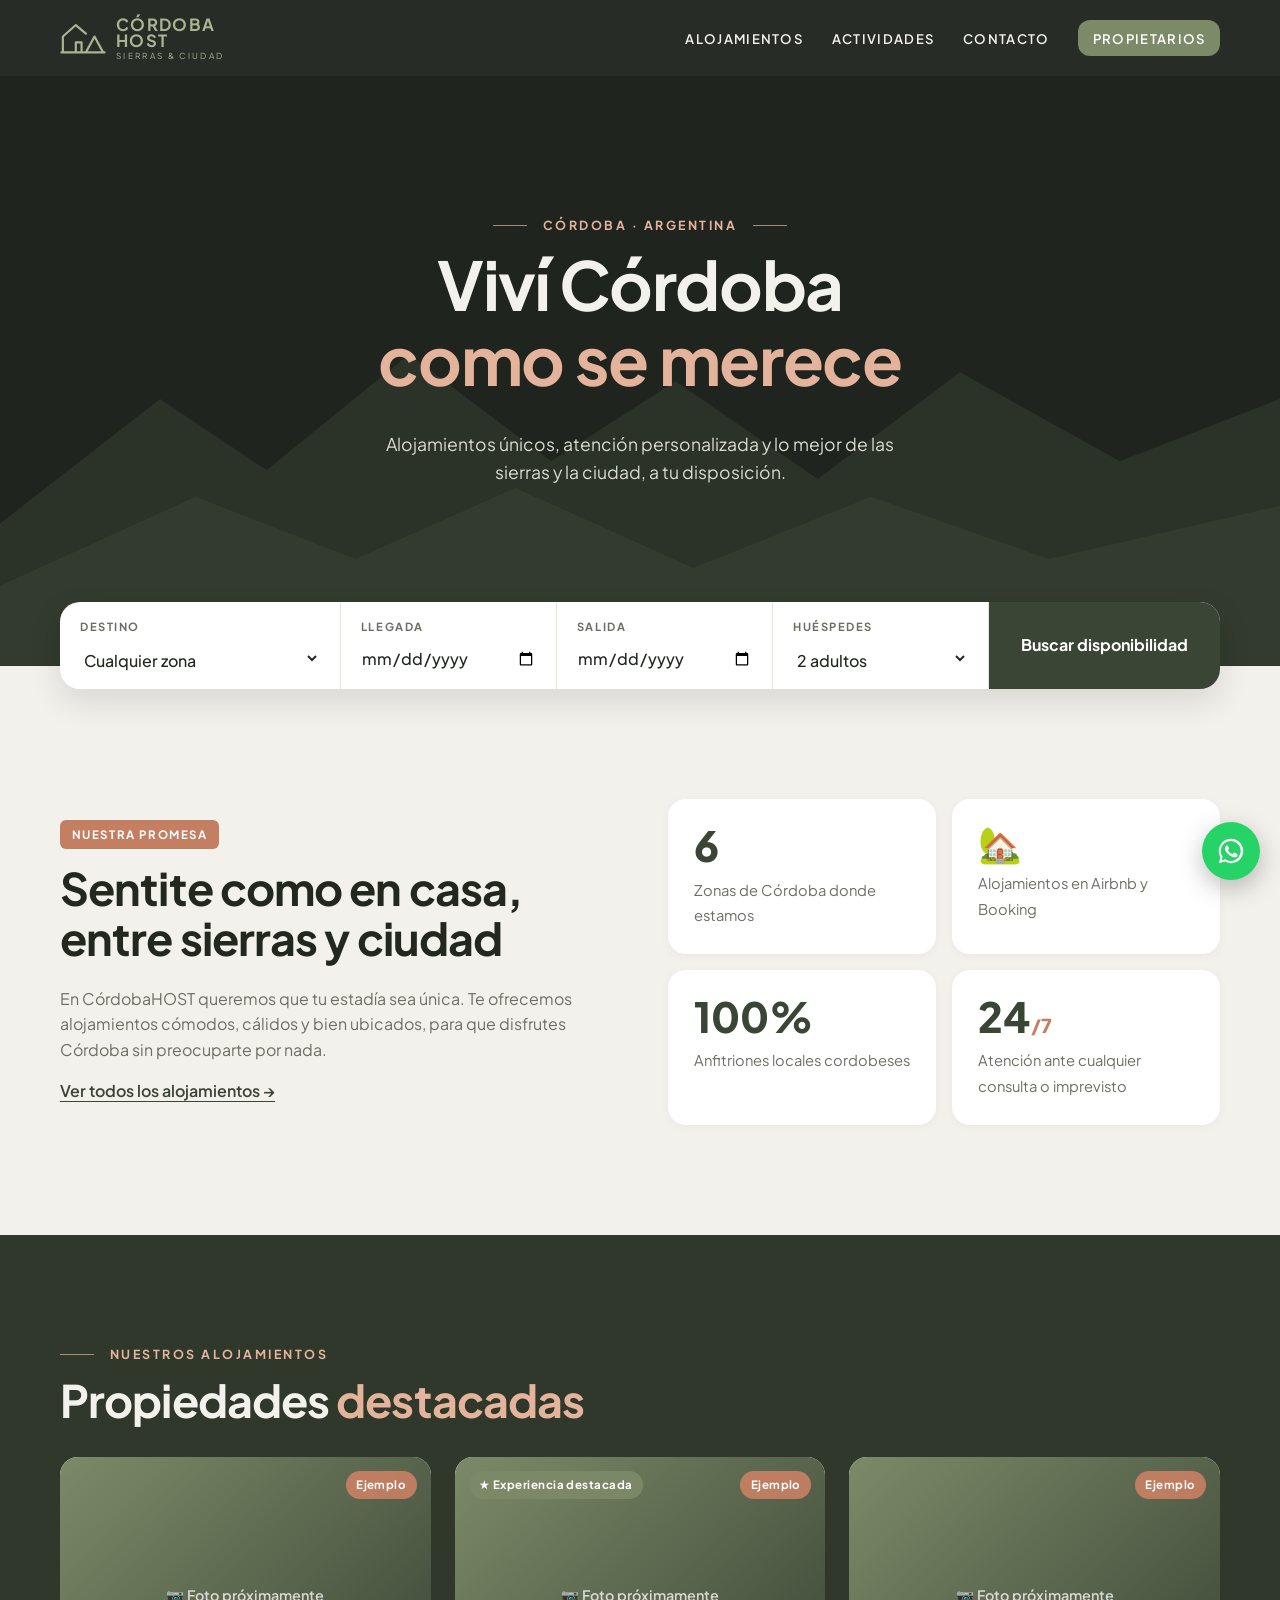
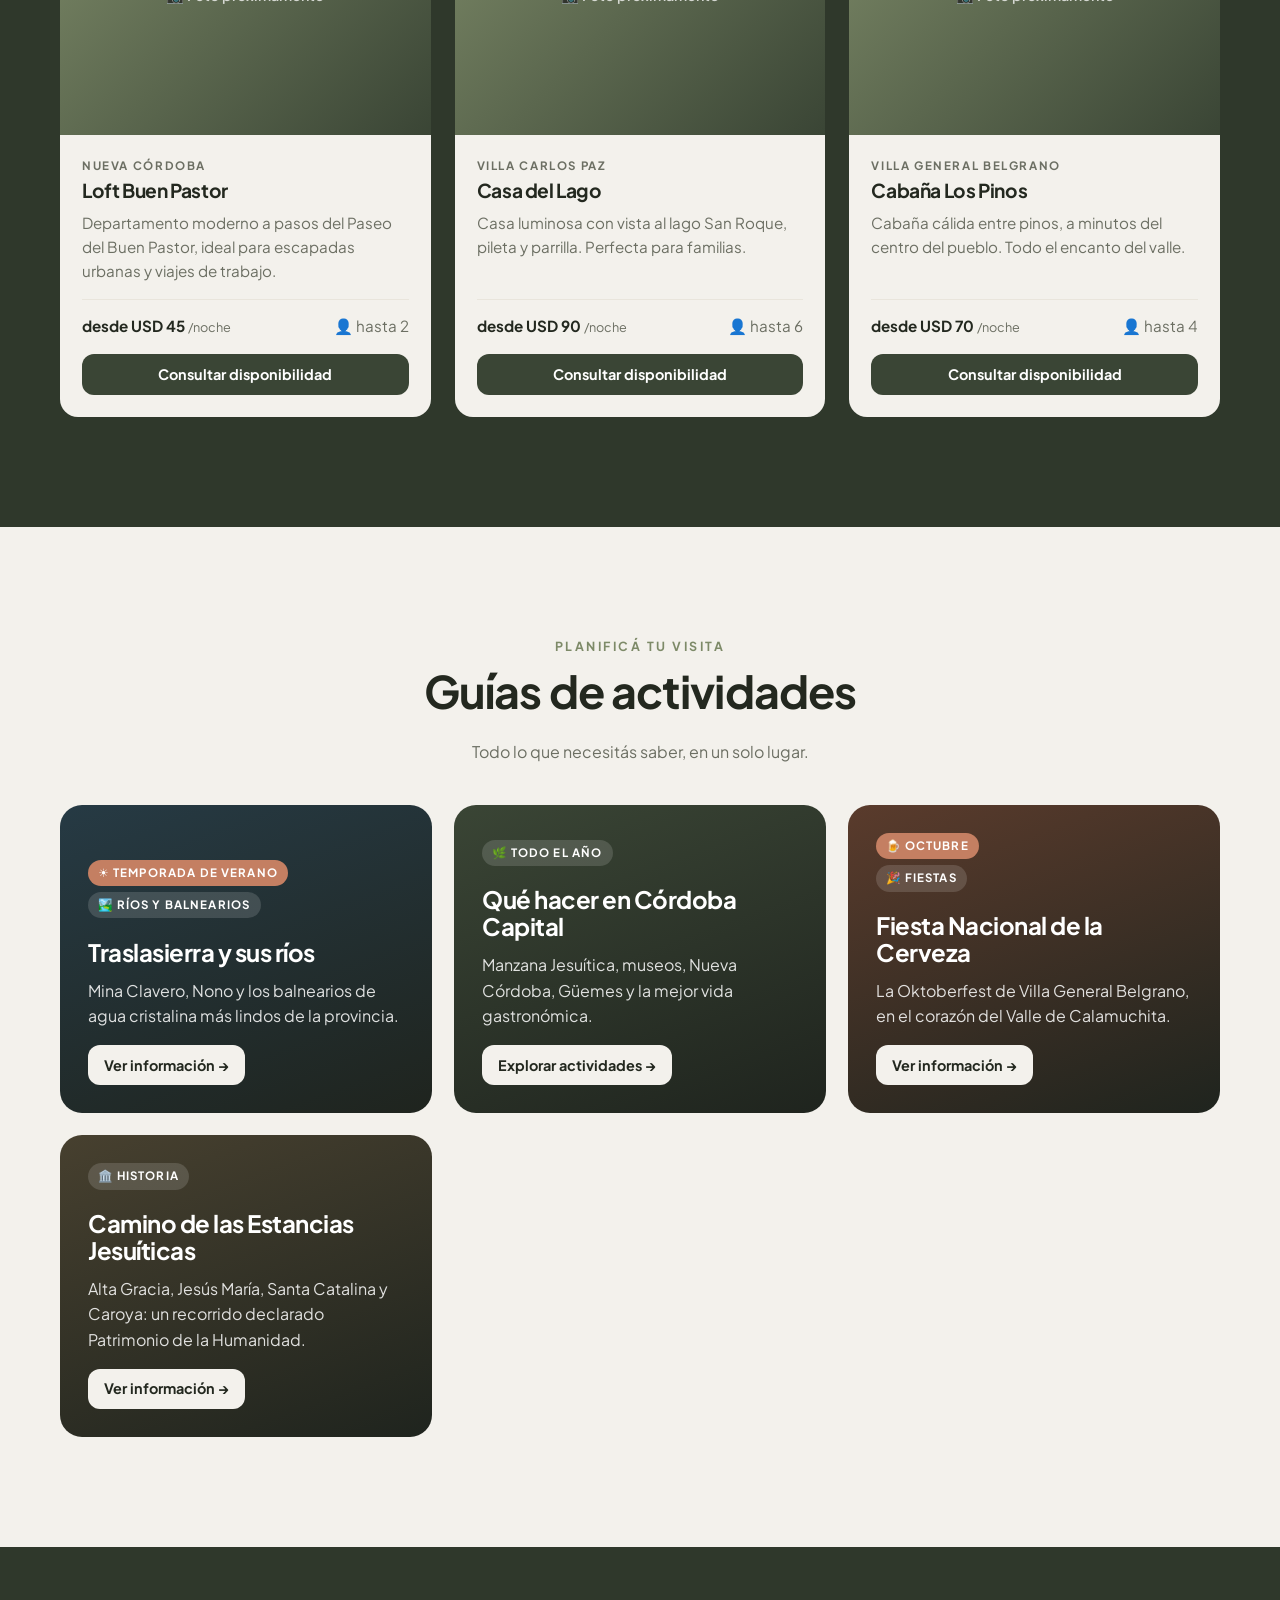
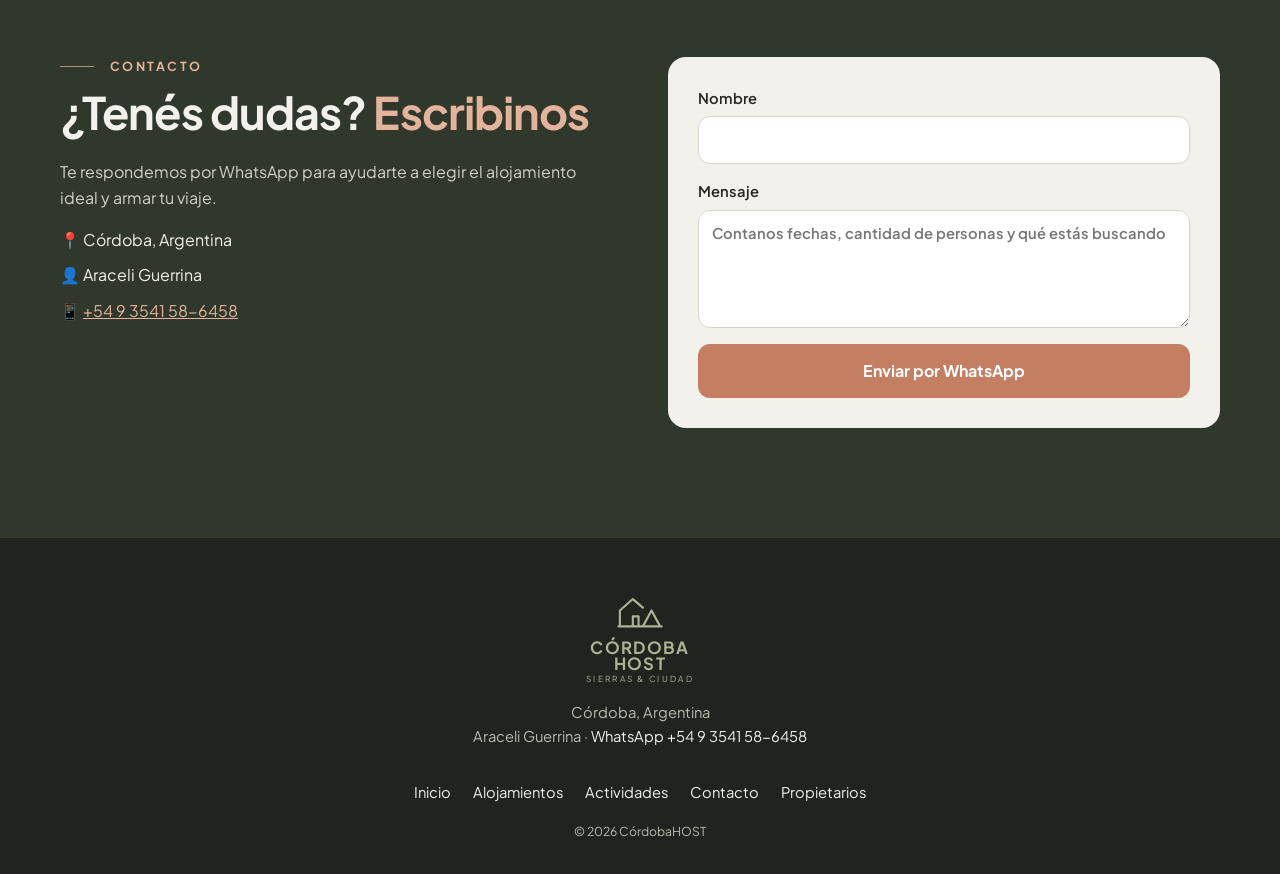
==== commit 06328ab6: "Datos de contacto reales y logo - WhatsApp de Araceli Guerrina en todos los botones y formularios. -" ====
--- a/index.html
+++ b/index.html
@@ -192,8 +192,8 @@
           <p class="on-dark">Te respondemos por WhatsApp para ayudarte a elegir el alojamiento ideal y armar tu viaje.</p>
           <ul class="contact-list">
             <li>📍 Córdoba, Argentina</li>
-            <li>📱 <a href="#" class="js-wa">WhatsApp</a></li>
-            <li>✉️ <a href="mailto:hola@cordobahost.com.ar">hola@cordobahost.com.ar</a></li>
+            <li>👤 Araceli Guerrina</li>
+            <li>📱 <a href="#" class="js-wa">+54 9 3541 58-6458</a></li>
           </ul>
         </div>
         <form id="contactForm" class="contact-form" data-intro="¡Hola CórdobaHOST! Tengo una consulta.">
@@ -211,9 +211,9 @@
         <svg viewBox="0 0 64 48" aria-hidden="true"><path d="M4 44 V22 L22 6 L36 18 M22 44 V30 H30 V44 M2 44 H62 M36 44 L48 22 L60 44" /></svg>
         <span class="logo-text"><b>CÓRDOBA</b><b>HOST</b><small>SIERRAS &amp; CIUDAD</small></span>
       </a>
-      <p>Córdoba, Argentina<br /><a href="#" class="js-wa">WhatsApp</a> · <a href="mailto:hola@cordobahost.com.ar">hola@cordobahost.com.ar</a></p>
+      <p>Córdoba, Argentina<br />Araceli Guerrina · <a href="#" class="js-wa">WhatsApp +54 9 3541 58-6458</a></p>
       <nav class="footer-nav">
-        <a href="index.html">Inicio</a><a href="#alojamientos">Alojamientos</a><a href="#actividades">Actividades</a><a href="#contacto">Contacto</a><a href="propietarios.html">Propietarios</a><a href="https://instagram.com/" target="_blank" rel="noopener">Instagram</a>
+        <a href="index.html">Inicio</a><a href="#alojamientos">Alojamientos</a><a href="#actividades">Actividades</a><a href="#contacto">Contacto</a><a href="propietarios.html">Propietarios</a>
       </nav>
       <small>© <span id="year"></span> CórdobaHOST</small>
     </div>
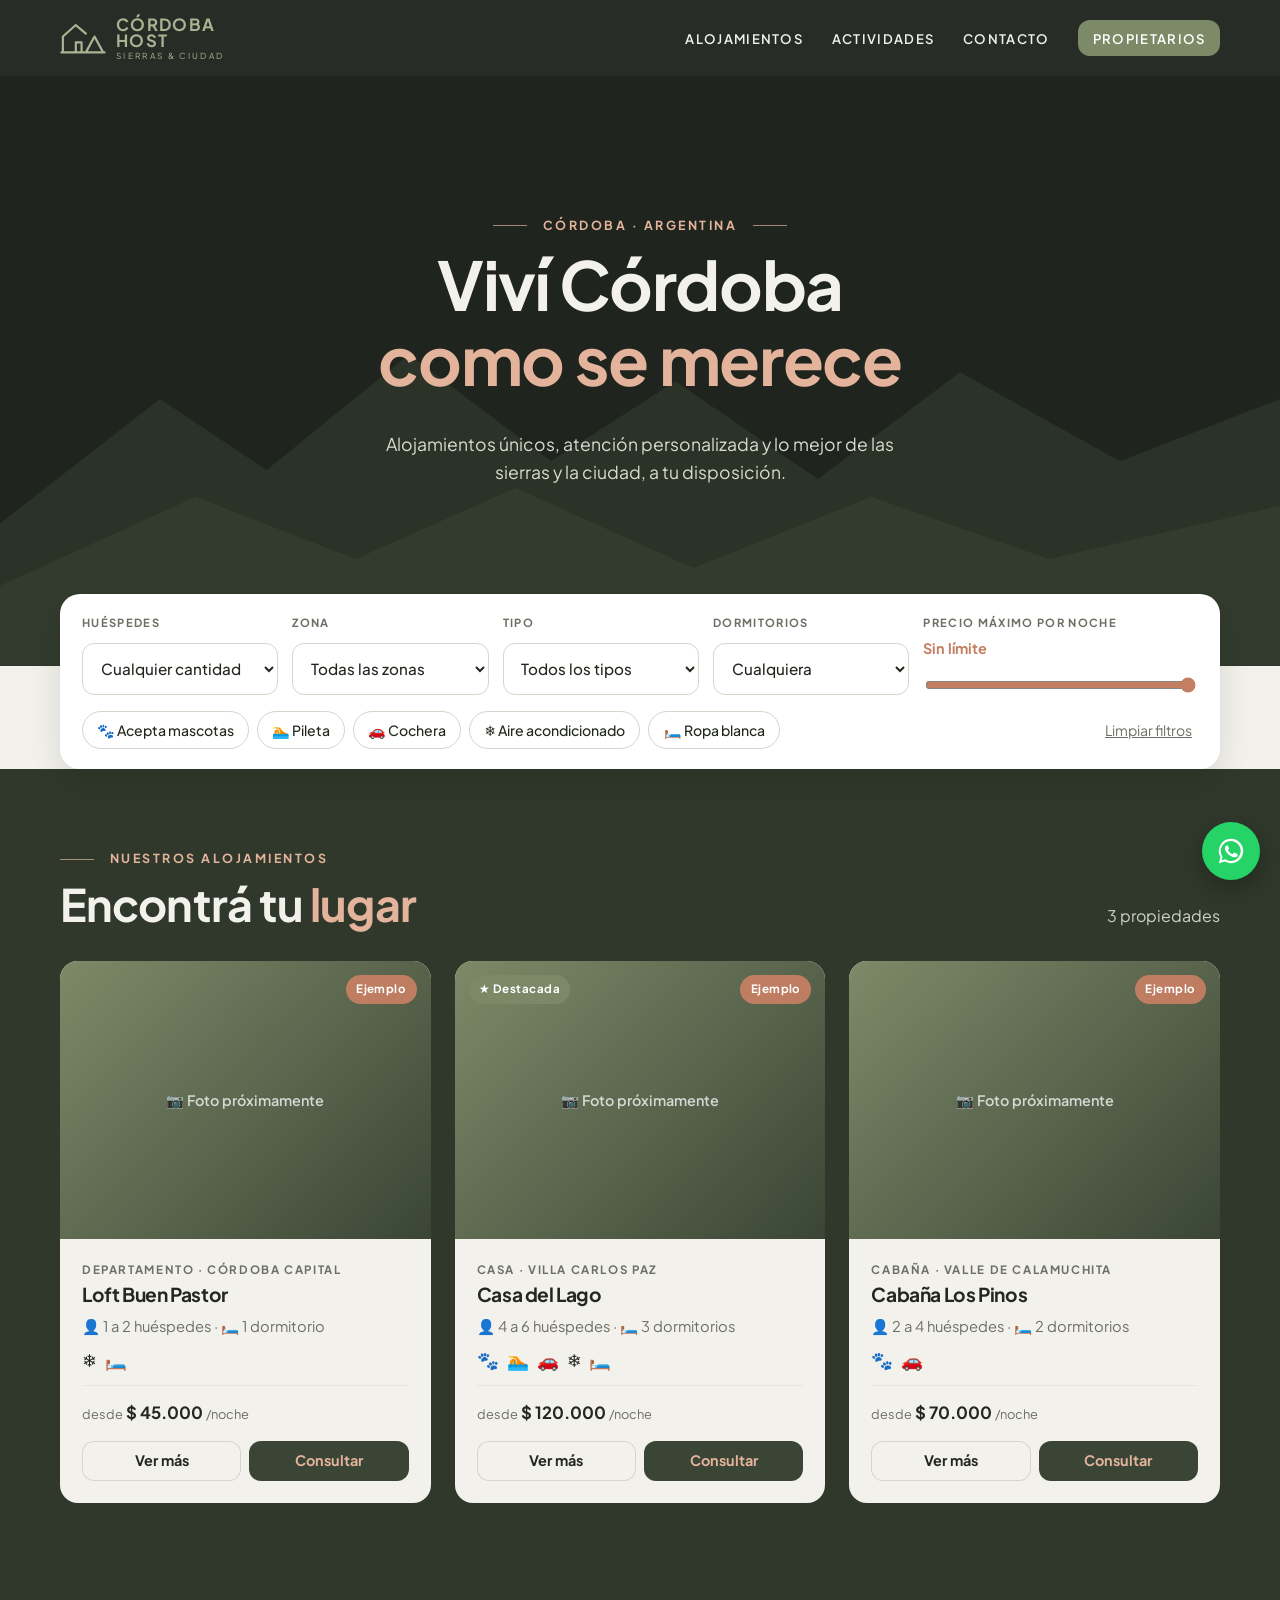
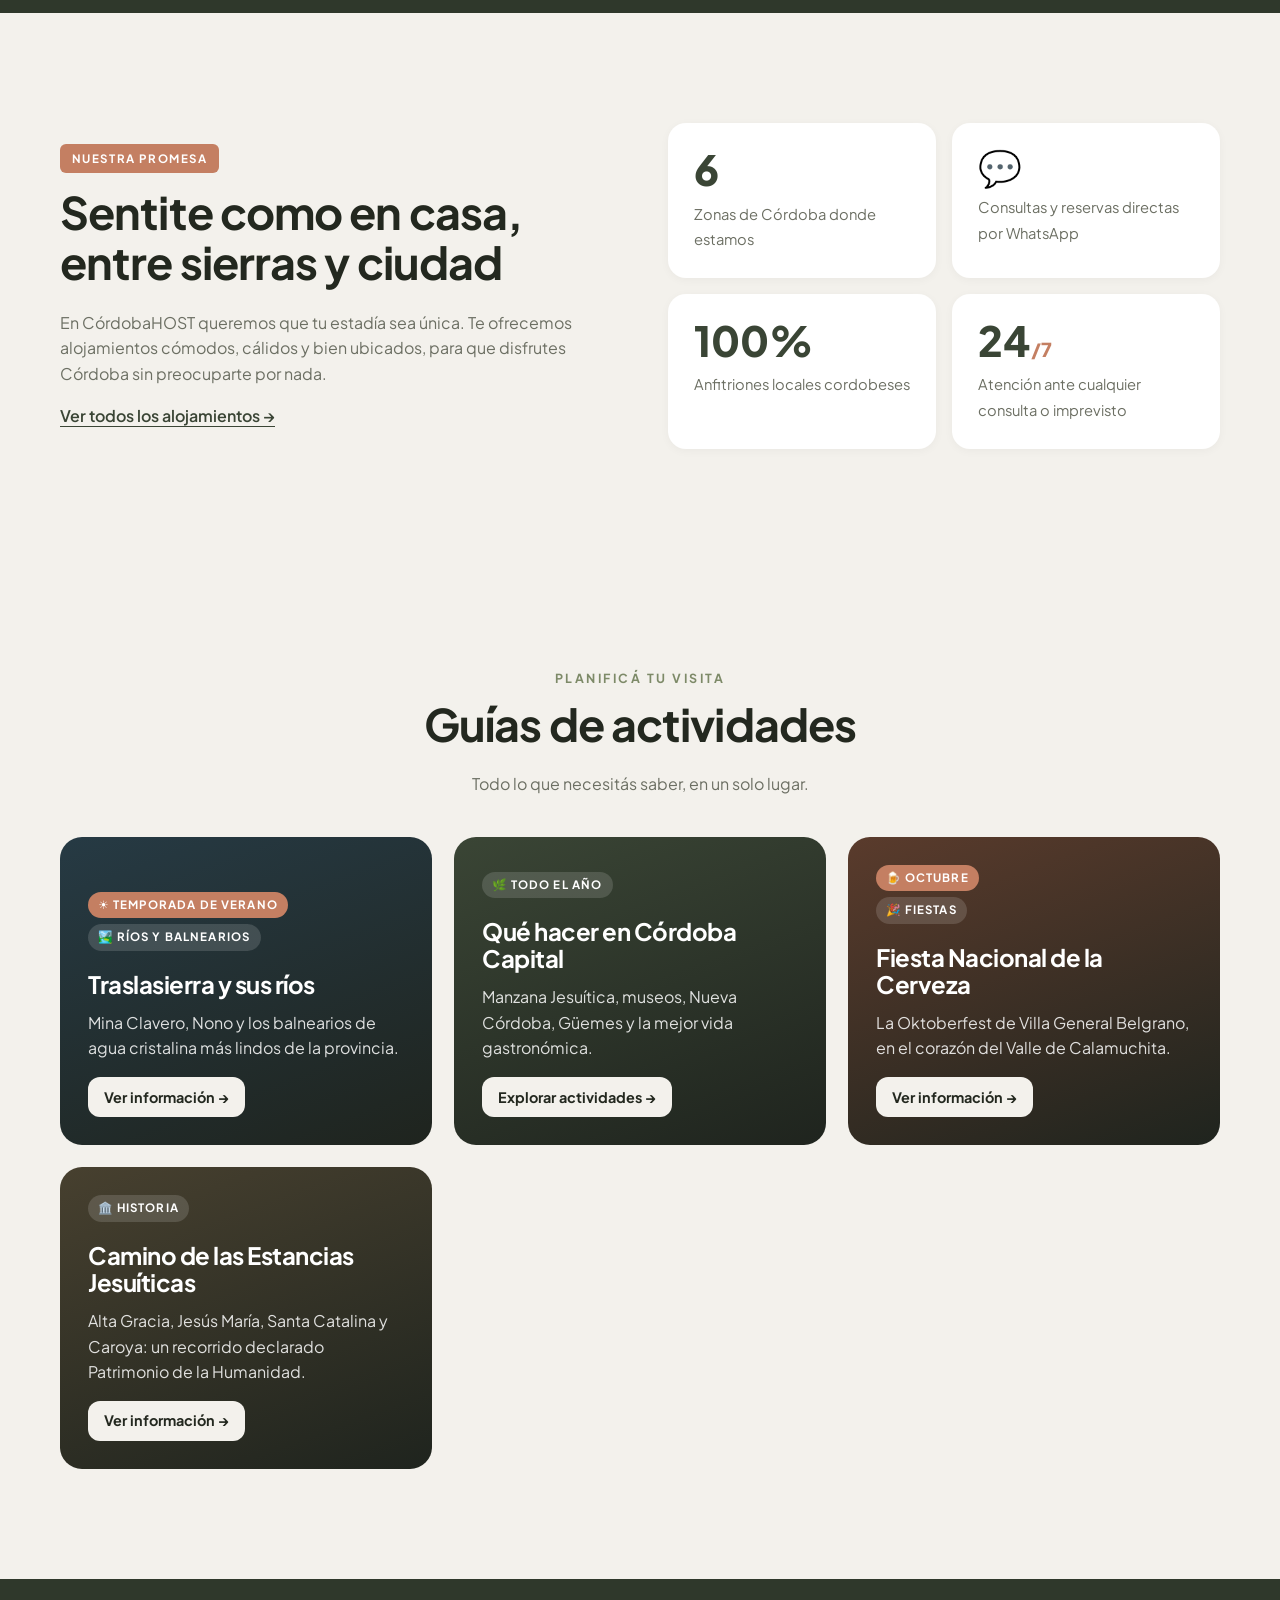
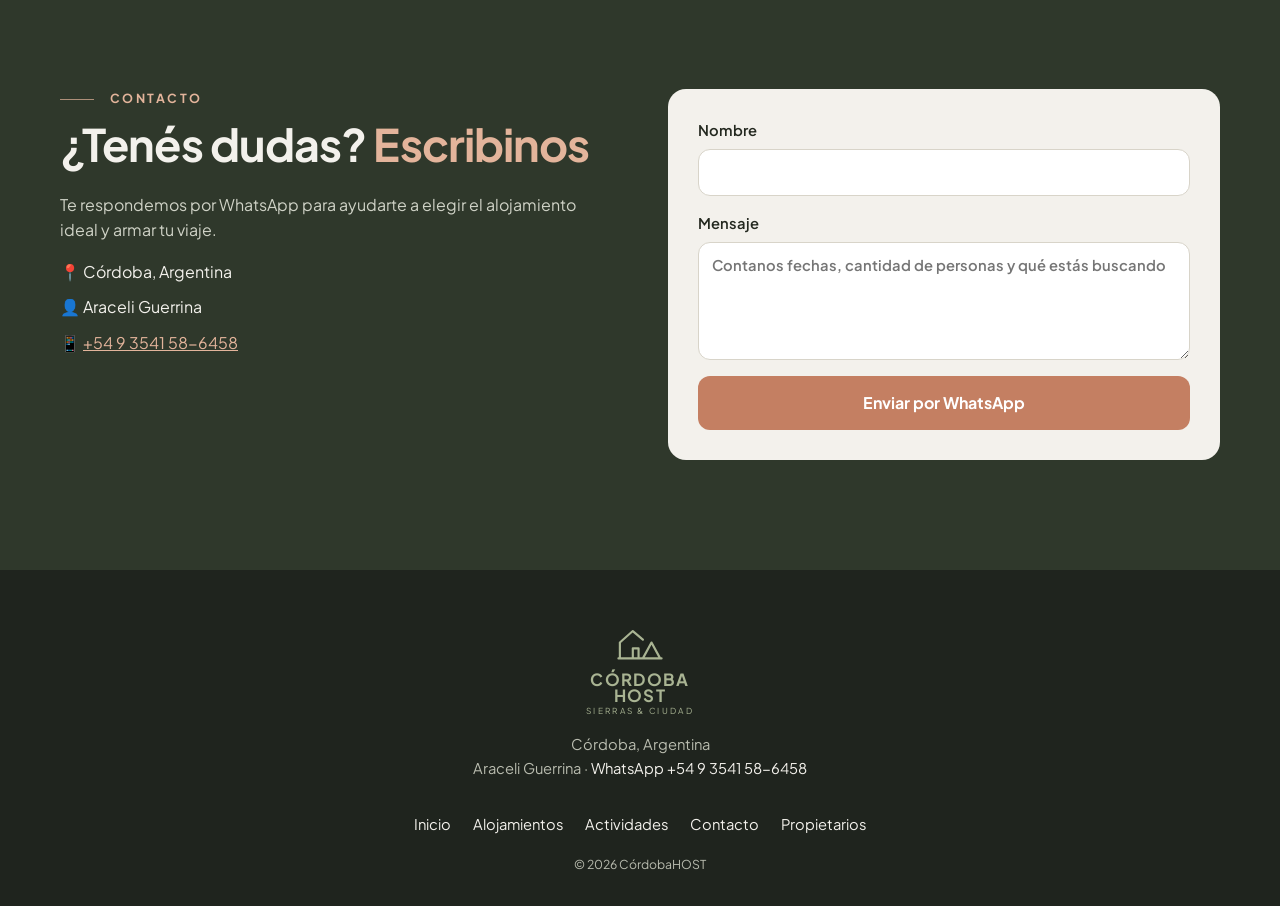
==== commit 61712ec4: "Catálogo con filtros y panel de administración - Inicio como catálogo para turistas: filtros por hué" ====
--- a/index.html
+++ b/index.html
@@ -49,34 +49,70 @@
       </div>
     </section>
 
-    <!-- BUSCADOR -->
+    <!-- FILTROS -->
     <div class="container">
-      <form class="search" id="searchForm">
-        <label class="f-dest">Destino
-          <select name="zona">
-            <option>Cualquier zona</option>
-            <option>Córdoba Capital</option>
-            <option>Villa Carlos Paz</option>
-            <option>Valle de Calamuchita</option>
-            <option>Punilla</option>
-            <option>Traslasierra</option>
-          </select>
-        </label>
-        <label>Llegada<input type="date" name="llegada" required /></label>
-        <label>Salida<input type="date" name="salida" required /></label>
-        <label>Huéspedes
-          <select name="huespedes">
-            <option>1 adulto</option>
-            <option selected>2 adultos</option>
-            <option>3 personas</option>
-            <option>4 personas</option>
-            <option>5 personas</option>
-            <option>6 o más</option>
-          </select>
-        </label>
-        <button class="btn btn-dark" type="submit">Buscar disponibilidad</button>
+      <form class="filters" id="filters" aria-label="Filtrar propiedades">
+        <div class="f-row">
+          <label>Huéspedes
+            <select name="huespedes">
+              <option value="">Cualquier cantidad</option>
+              <option value="1">1 persona</option>
+              <option value="2">2 personas</option>
+              <option value="3">3 personas</option>
+              <option value="4">4 personas</option>
+              <option value="5">5 personas</option>
+              <option value="6">6 personas</option>
+              <option value="7">7 personas</option>
+              <option value="8">8 personas</option>
+              <option value="9">9 personas</option>
+              <option value="10">10 o más</option>
+            </select>
+          </label>
+          <label>Zona<select name="zona"><option value="">Todas las zonas</option></select></label>
+          <label>Tipo<select name="tipo"><option value="">Todos los tipos</option></select></label>
+          <label>Dormitorios
+            <select name="dormitorios">
+              <option value="">Cualquiera</option>
+              <option value="1">1 dormitorio</option>
+              <option value="2">2 dormitorios</option>
+              <option value="3">3 dormitorios</option>
+              <option value="4">4 o más</option>
+            </select>
+          </label>
+          <label class="f-price">Precio máximo por noche <output id="precioOut">Sin límite</output>
+            <input type="range" name="precio" min="0" max="0" step="5000" value="0" />
+          </label>
+        </div>
+        <div class="f-chips" role="group" aria-label="Comodidades">
+          <label class="chip"><input type="checkbox" name="mascotas" /> 🐾 Acepta mascotas</label>
+          <label class="chip"><input type="checkbox" name="pileta" /> 🏊 Pileta</label>
+          <label class="chip"><input type="checkbox" name="cochera" /> 🚗 Cochera</label>
+          <label class="chip"><input type="checkbox" name="aire" /> ❄️ Aire acondicionado</label>
+          <label class="chip"><input type="checkbox" name="ropa_blanca" /> 🛏️ Ropa blanca</label>
+          <button type="reset" class="link-reset">Limpiar filtros</button>
+        </div>
       </form>
     </div>
+
+    <!-- ALOJAMIENTOS -->
+    <section id="alojamientos" class="section dark catalog">
+      <div class="container">
+        <p class="kicker left">Nuestros alojamientos</p>
+        <div class="catalog-head">
+          <h2>Encontrá tu <span class="accent">lugar</span></h2>
+          <p class="on-dark" id="resultCount" aria-live="polite"></p>
+        </div>
+        <div class="props" id="props"></div>
+        <div class="empty" id="emptyState" hidden>
+          <p>No encontramos propiedades con esos filtros.</p>
+          <p class="on-dark">Probá quitando alguno, o escribinos y te ayudamos a encontrar la ideal.</p>
+          <div class="empty-actions">
+            <button type="button" class="btn btn-light btn-small" id="emptyReset">Limpiar filtros</button>
+            <a href="#" class="btn btn-small js-wa">Consultar por WhatsApp</a>
+          </div>
+        </div>
+      </div>
+    </section>
 
     <!-- PROMESA -->
     <section class="section promise">
@@ -89,19 +125,10 @@
         </div>
         <div class="stat-grid">
           <div class="stat"><strong>6</strong><span>Zonas de Córdoba donde estamos</span></div>
-          <div class="stat"><strong class="ico">🏡</strong><span>Alojamientos en Airbnb y Booking</span></div>
+          <div class="stat"><strong class="ico">💬</strong><span>Consultas y reservas directas por WhatsApp</span></div>
           <div class="stat"><strong>100%</strong><span>Anfitriones locales cordobeses</span></div>
           <div class="stat"><strong>24<small>/7</small></strong><span>Atención ante cualquier consulta o imprevisto</span></div>
         </div>
-      </div>
-    </section>
-
-    <!-- ALOJAMIENTOS -->
-    <section id="alojamientos" class="section dark">
-      <div class="container">
-        <p class="kicker left">Nuestros alojamientos</p>
-        <h2>Propiedades <span class="accent">destacadas</span></h2>
-        <div class="props" id="props"></div>
       </div>
     </section>
 
@@ -219,6 +246,11 @@
     </div>
   </footer>
 
+  <dialog class="modal" id="propModal" aria-labelledby="modalTitle">
+    <button class="modal-close" type="button" aria-label="Cerrar">✕</button>
+    <div id="modalBody"></div>
+  </dialog>
+
   <a href="#" class="wa-float js-wa" aria-label="Escribinos por WhatsApp">
     <svg viewBox="0 0 32 32" aria-hidden="true"><path d="M16 3a13 13 0 0 0-11.2 19.6L3 29l6.6-1.7A13 13 0 1 0 16 3zm0 23.6c-2 0-4-.6-5.7-1.6l-.4-.2-3.9 1 1-3.8-.3-.4A10.6 10.6 0 1 1 16 26.6zm5.8-7.9c-.3-.2-1.9-.9-2.2-1-.3-.1-.5-.2-.7.2l-1 1.2c-.2.2-.4.2-.7.1a8.7 8.7 0 0 1-4.3-3.8c-.3-.6.3-.5 1-1.7.1-.2 0-.4 0-.6l-1-2.4c-.3-.6-.5-.5-.7-.5h-.6c-.2 0-.6.1-.9.4-.3.3-1.2 1.1-1.2 2.8s1.2 3.2 1.4 3.5c.2.2 2.4 3.6 5.8 5 2.1.9 3 1 4 .8.6-.1 1.9-.8 2.2-1.5.3-.7.3-1.4.2-1.5l-.3-.2z"/></svg>
   </a>
--- a/styles.css
+++ b/styles.css
@@ -90,14 +90,24 @@
 .hero.hero-left .hero-lead { margin: 0; }
 .hero-ctas { display: flex; flex-wrap: wrap; gap: 12px; margin-top: 2em; }
 
-/* Buscador */
-.search {
-  position: relative; z-index: 2; margin-top: -64px; background: #fff; border-radius: 20px; box-shadow: var(--shadow);
-  display: grid; grid-template-columns: 1.3fr 1fr 1fr 1fr auto; overflow: hidden;
-}
-.search label { padding: 16px 20px; border-right: 1px solid var(--cream-2); font-size: .7rem; text-transform: uppercase; letter-spacing: .14em; font-weight: 700; color: var(--muted); }
-.search input, .search select { border: 0; padding: 4px 0 0; font-size: 1rem; text-transform: none; letter-spacing: 0; font-weight: 500; width: 100%; background: transparent; }
-.search .btn { border-radius: 0; padding-inline: 2em; }
+/* Filtros */
+.filters {
+  position: relative; z-index: 2; margin-top: -72px; background: #fff; border-radius: 20px; box-shadow: var(--shadow);
+  padding: 20px 22px; display: grid; gap: 16px;
+}
+.f-row { display: grid; grid-template-columns: repeat(4, minmax(0, 1fr)) minmax(0, 1.4fr); gap: 14px; }
+.f-row > label { min-width: 0; }
+.filters select { width: 100%; min-width: 0; }
+.filters label { font-size: .7rem; text-transform: uppercase; letter-spacing: .12em; font-weight: 700; color: var(--muted); }
+.filters select { text-transform: none; letter-spacing: 0; font-size: .95rem; font-weight: 500; }
+.f-price output { text-transform: none; letter-spacing: 0; color: var(--terracota); font-size: .9rem; }
+.f-price input { margin-top: 10px; }
+.f-chips { display: flex; flex-wrap: wrap; gap: 8px; align-items: center; }
+.chip { display: inline-flex !important; align-items: center; gap: 6px; padding: .5em 1em; border: 1px solid #d8d4c9; border-radius: 999px; cursor: pointer; text-transform: none !important; letter-spacing: 0 !important; font-size: .88rem !important; color: var(--ink) !important; font-weight: 500 !important; user-select: none; transition: background .15s, border-color .15s; }
+.chip input { position: absolute; opacity: 0; pointer-events: none; }
+.chip:has(input:checked) { background: var(--forest-2); border-color: var(--forest-2); color: #fff !important; }
+.chip:has(input:focus-visible) { outline: 2px solid var(--terracota); outline-offset: 2px; }
+.link-reset { margin-left: auto; background: none; border: 0; font: inherit; font-size: .88rem; color: var(--muted); text-decoration: underline; cursor: pointer; }
 
 /* Formularios */
 label { display: grid; gap: 6px; font-weight: 600; font-size: .92rem; }
@@ -115,18 +125,53 @@
 .stat span { color: var(--muted); font-size: .92rem; }
 
 /* Alojamientos */
+.catalog { padding-top: clamp(56px, 7vw, 80px); }
+.catalog-head { display: flex; justify-content: space-between; align-items: baseline; gap: 16px; flex-wrap: wrap; }
+.catalog-head h2 { margin: 0; }
+.catalog-head p { margin: 0; }
+.catalog a { color: var(--terracota-light); }
 .props { display: grid; grid-template-columns: repeat(3, 1fr); gap: 24px; margin-top: 2em; }
 .prop { background: var(--cream); color: var(--ink); border-radius: var(--radius); overflow: hidden; display: flex; flex-direction: column; }
-.prop-img { position: relative; aspect-ratio: 4 / 3; background: var(--cream-2); }
-.prop-img img { width: 100%; height: 100%; object-fit: cover; }
-.prop-img.no-photo { display: grid; place-items: center; background: linear-gradient(135deg, var(--sage), var(--forest-2)); color: rgba(255,255,255,.75); font-weight: 600; font-size: .9rem; }
+.prop-img { position: relative; aspect-ratio: 4 / 3; background: var(--cream-2); border: 0; padding: 0; cursor: pointer; display: block; width: 100%; font: inherit; }
+.prop-img img { width: 100%; height: 100%; object-fit: cover; transition: transform .4s; }
+.prop-img:hover img { transform: scale(1.03); }
+.prop-img.no-photo, .g-main.no-photo { display: grid; place-items: center; background: linear-gradient(135deg, var(--sage), var(--forest-2)); color: rgba(255,255,255,.75); font-weight: 600; font-size: .9rem; }
 .badge { position: absolute; top: 14px; left: 14px; background: rgba(125, 138, 104, .95); color: #fff; font-size: .72rem; font-weight: 700; padding: .45em .9em; border-radius: 999px; letter-spacing: .04em; }
 .badge-demo { left: auto; right: 14px; background: rgba(196, 127, 98, .95); }
+.badge-count { top: auto; bottom: 14px; left: auto; right: 14px; background: rgba(31, 36, 30, .75); }
 .prop-body { padding: 22px; display: flex; flex-direction: column; flex: 1; }
 .prop-zone { text-transform: uppercase; letter-spacing: .14em; font-size: .72rem; font-weight: 700; color: var(--muted); margin-bottom: .4em; }
-.prop-desc { color: var(--muted); font-size: .95rem; flex: 1; }
-.prop-foot { display: flex; justify-content: space-between; align-items: center; border-top: 1px solid var(--cream-2); padding-top: 14px; margin-bottom: 16px; font-size: .95rem; }
-.prop-foot small, .cap { color: var(--muted); }
+.prop-facts { color: var(--muted); font-size: .92rem; margin-bottom: .5em; }
+.prop-icons { display: flex; gap: 8px; font-size: 1.1rem; margin-bottom: .6em; }
+.prop-foot { margin-top: auto; border-top: 1px solid var(--cream-2); padding-top: 14px; margin-bottom: 14px; font-size: 1.05rem; }
+.prop-foot small, .m-foot small { color: var(--muted); font-size: .8rem; }
+.prop-actions { display: grid; grid-template-columns: 1fr 1fr; gap: 8px; }
+.prop-actions .btn-light { box-shadow: inset 0 0 0 1px #d8d4c9; }
+.empty { text-align: center; padding: 48px 16px; }
+.empty p:first-child { font-size: 1.2rem; font-weight: 700; }
+.empty-actions { display: flex; gap: 10px; justify-content: center; flex-wrap: wrap; }
+.catalog .empty-actions a { color: #fff; }
+
+/* Ficha (modal) */
+.modal { width: min(980px, 100% - 24px); max-height: calc(100dvh - 24px); padding: 0; border: 0; border-radius: 22px; background: var(--cream); color: var(--ink); overflow: auto; }
+.modal::backdrop { background: rgba(20, 24, 18, .7); backdrop-filter: blur(3px); }
+.modal-close { position: sticky; top: 12px; float: right; margin: 12px 12px -56px 0; z-index: 3; width: 44px; height: 44px; border-radius: 50%; border: 0; background: rgba(255,255,255,.92); font-size: 1.1rem; cursor: pointer; box-shadow: 0 2px 10px rgba(0,0,0,.15); }
+#modalBody { display: grid; grid-template-columns: 1.2fr 1fr; }
+.gallery { background: var(--night); display: flex; flex-direction: column; }
+.g-main { position: relative; flex: 1; min-height: 320px; }
+.g-main img { width: 100%; height: 100%; object-fit: cover; }
+.g-nav { position: absolute; top: 50%; transform: translateY(-50%); width: 42px; height: 42px; border-radius: 50%; border: 0; background: rgba(255,255,255,.9); font-size: 1.6rem; line-height: 1; cursor: pointer; }
+.g-prev { left: 12px; } .g-next { right: 12px; }
+.g-thumbs { display: flex; gap: 6px; padding: 8px; overflow-x: auto; }
+.g-thumbs button { flex: 0 0 72px; height: 54px; padding: 0; border: 2px solid transparent; border-radius: 8px; overflow: hidden; cursor: pointer; opacity: .6; background: none; }
+.g-thumbs button.on { border-color: var(--terracota); opacity: 1; }
+.g-thumbs img { width: 100%; height: 100%; object-fit: cover; }
+.m-info { padding: 32px 28px; display: flex; flex-direction: column; }
+.m-info h2 { font-size: 1.8rem; }
+.m-desc { color: var(--muted); white-space: pre-line; }
+.m-amen { list-style: none; padding: 0; margin: 0 0 1.2em; display: grid; grid-template-columns: 1fr 1fr; gap: 6px 12px; font-size: .9rem; }
+.m-amen .no { color: #a9a99f; text-decoration: line-through; }
+.m-foot { margin-top: auto; display: flex; flex-wrap: wrap; align-items: center; justify-content: space-between; gap: 12px; border-top: 1px solid var(--cream-2); padding-top: 16px; font-size: 1.15rem; }
 
 /* Guías */
 .guides { display: grid; grid-template-columns: repeat(3, 1fr); gap: 22px; margin-top: 2.5em; }
@@ -218,10 +263,10 @@
 @media (max-width: 1000px) {
   .props, .guides, .reviews, .cards { grid-template-columns: repeat(2, 1fr); }
   .steps { grid-template-columns: repeat(2, 1fr); }
-  .search { grid-template-columns: 1fr 1fr; }
-  .search .f-dest { grid-column: span 2; }
-  .search label { border-bottom: 1px solid var(--cream-2); }
-  .search .btn { grid-column: span 2; padding: 1.1em; }
+  .f-row { grid-template-columns: repeat(2, minmax(0, 1fr)); }
+  .f-price { grid-column: span 2; }
+  #modalBody { grid-template-columns: 1fr; }
+  .g-main { flex: none; min-height: 0; aspect-ratio: 4 / 3; }
 }
 @media (max-width: 820px) {
   .nav-toggle { display: block; }
@@ -235,6 +280,11 @@
   .props, .guides, .reviews, .cards, .steps { grid-template-columns: 1fr; }
   .weather { grid-column: auto; }
   .w-days { grid-template-columns: repeat(3, 1fr); }
+  .filters { padding: 16px; margin-top: -56px; }
+  .f-row { gap: 10px; }
+  .link-reset { margin-left: 0; }
+  .m-info { padding: 24px 18px; }
+  .m-amen { grid-template-columns: 1fr; }
   .stat { padding: 20px; }
   .stat strong { font-size: 2.1rem; }
 }
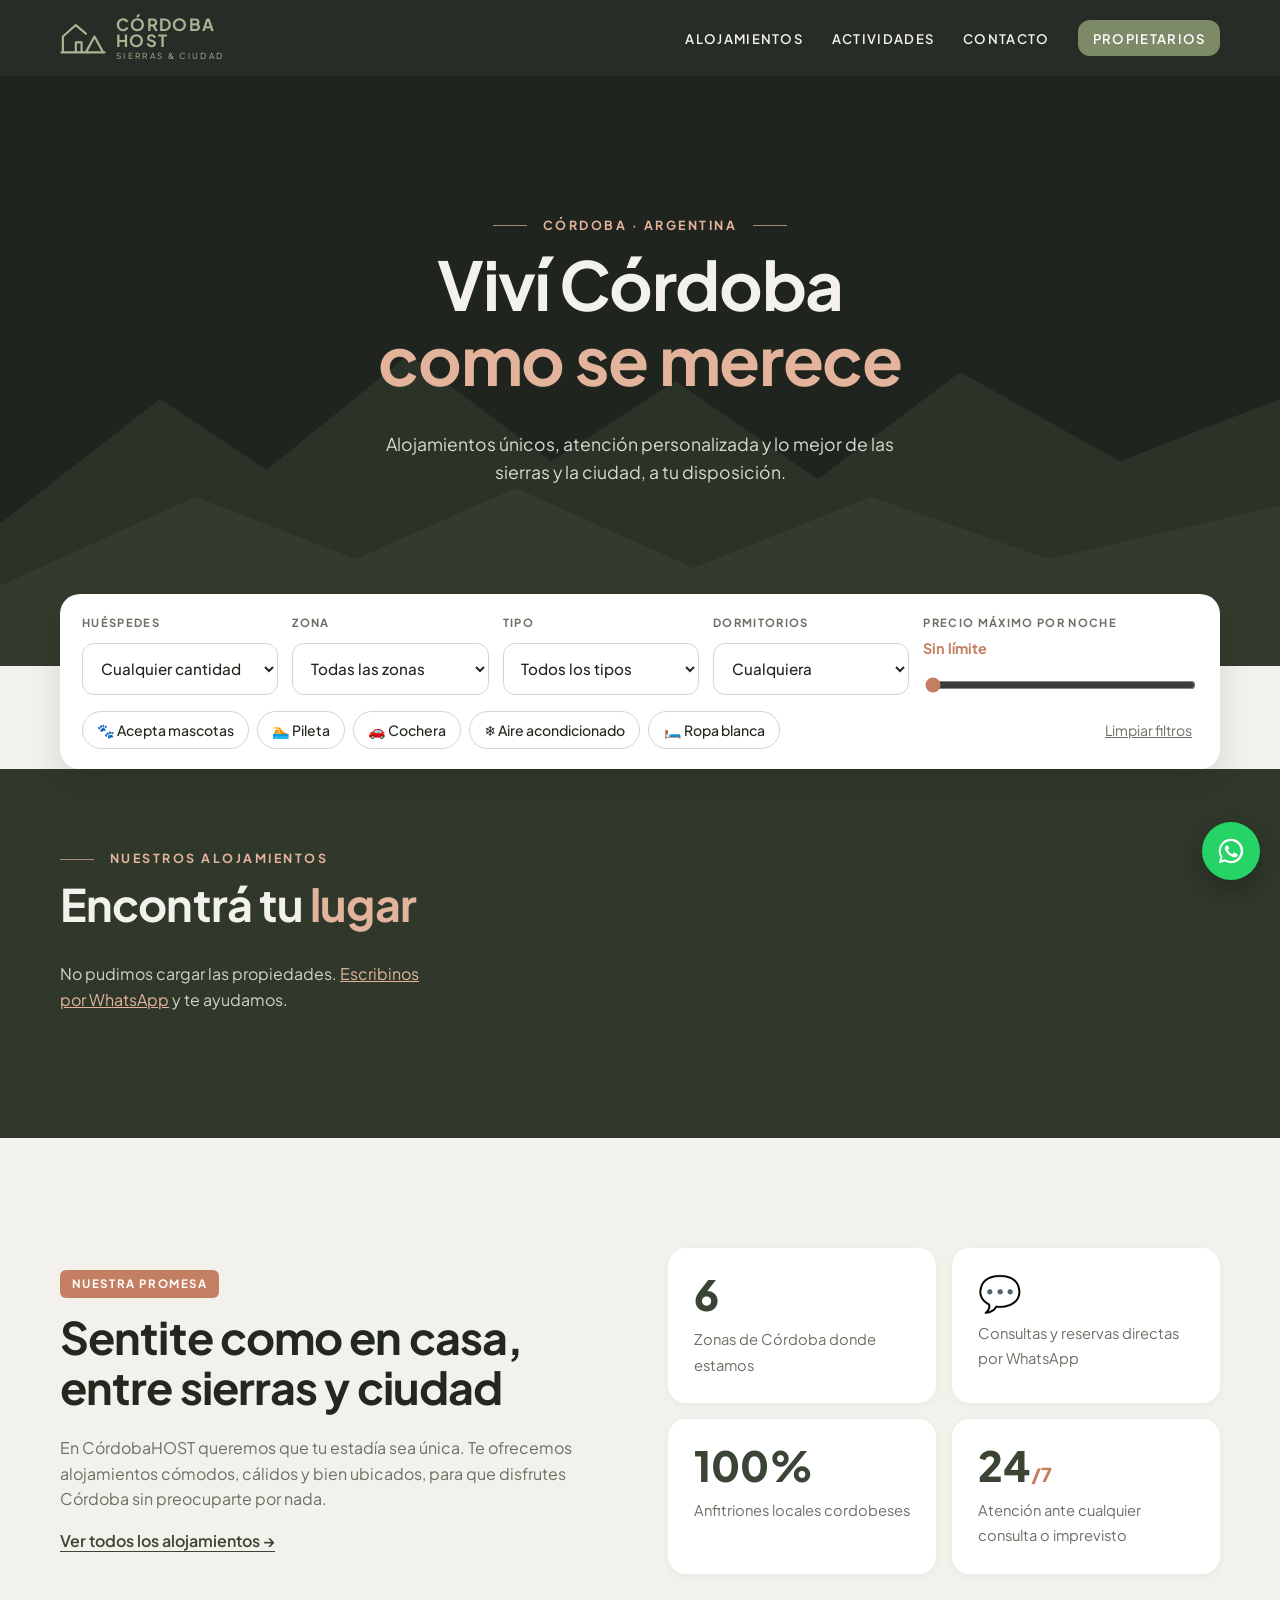
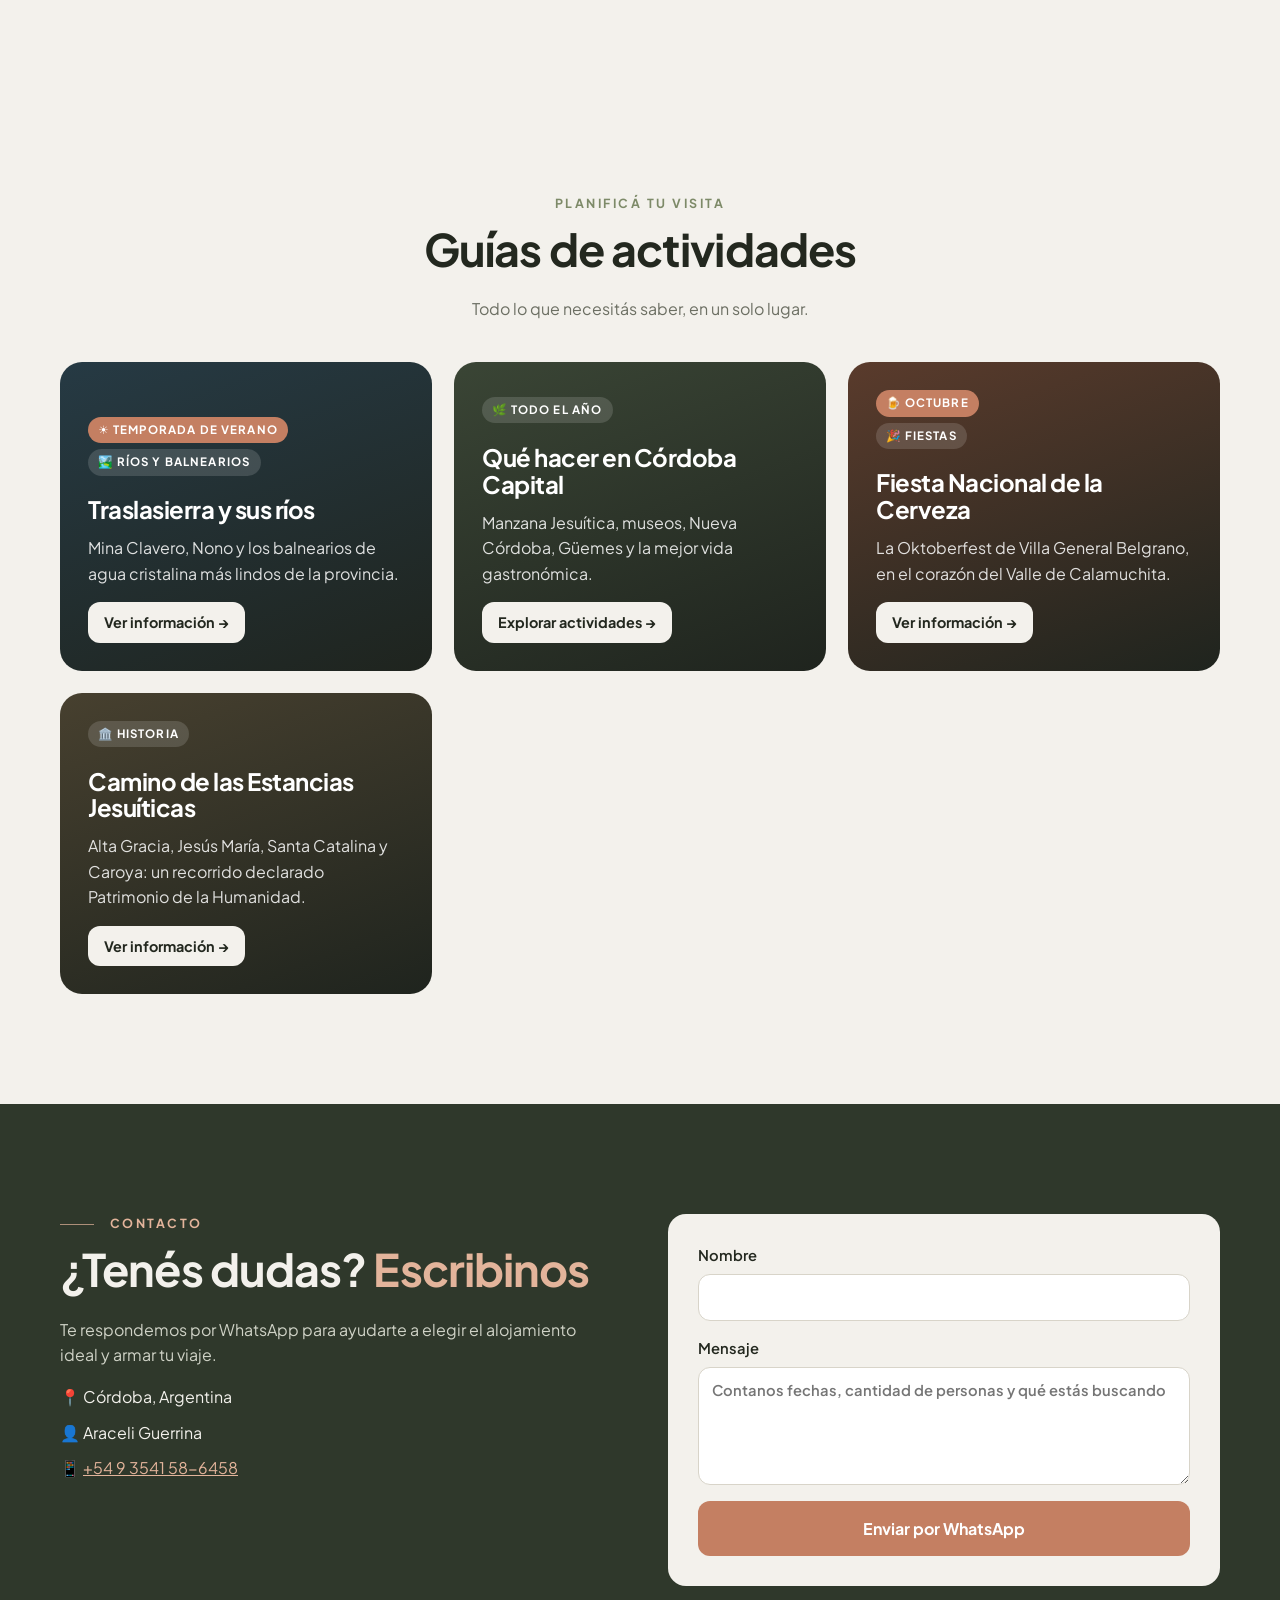
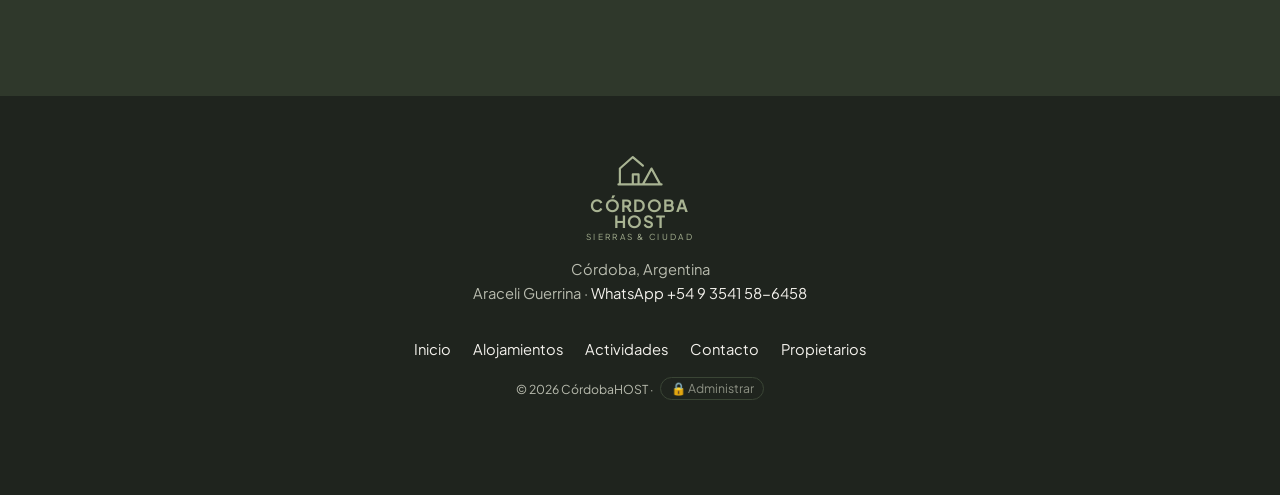
==== commit 42d61581: "Botón de acceso al panel en el pie de página Co-Authored-By: Claude Opus 5.5 <noreply@anthropic.com>" ====
--- a/index.html
+++ b/index.html
@@ -242,7 +242,7 @@
       <nav class="footer-nav">
         <a href="index.html">Inicio</a><a href="#alojamientos">Alojamientos</a><a href="#actividades">Actividades</a><a href="#contacto">Contacto</a><a href="propietarios.html">Propietarios</a>
       </nav>
-      <small>© <span id="year"></span> CórdobaHOST</small>
+      <small>© <span id="year"></span> CórdobaHOST · <a href="admin.html" class="admin-link">🔒 Administrar</a></small>
     </div>
   </footer>
 
--- a/styles.css
+++ b/styles.css
@@ -242,7 +242,7 @@
 .contact-form { background: var(--cream); color: var(--ink); border-radius: var(--radius); padding: 30px; display: grid; gap: 16px; }
 
 /* Footer */
-.site-footer { background: var(--night); color: #b9bcaf; padding: 56px 0 32px; text-align: center; font-size: .92rem; }
+.site-footer { background: var(--night); color: #b9bcaf; padding: 56px 0 96px; text-align: center; font-size: .92rem; }
 .footer-inner { display: grid; justify-items: center; gap: 18px; }
 .site-footer a { color: var(--cream); text-decoration: none; }
 .site-footer a:hover { color: var(--terracota-light); }
@@ -292,3 +292,7 @@
   html { scroll-behavior: auto; }
   .reveal { opacity: 1; transform: none; transition: none; }
 }
+
+/* Acceso al panel (pie de página) */
+.site-footer .admin-link { color: #8d9184; border: 1px solid #3a4535; border-radius: 999px; padding: .2em .8em; margin-left: 4px; white-space: nowrap; }
+.site-footer .admin-link:hover { color: var(--cream); border-color: var(--sage); }
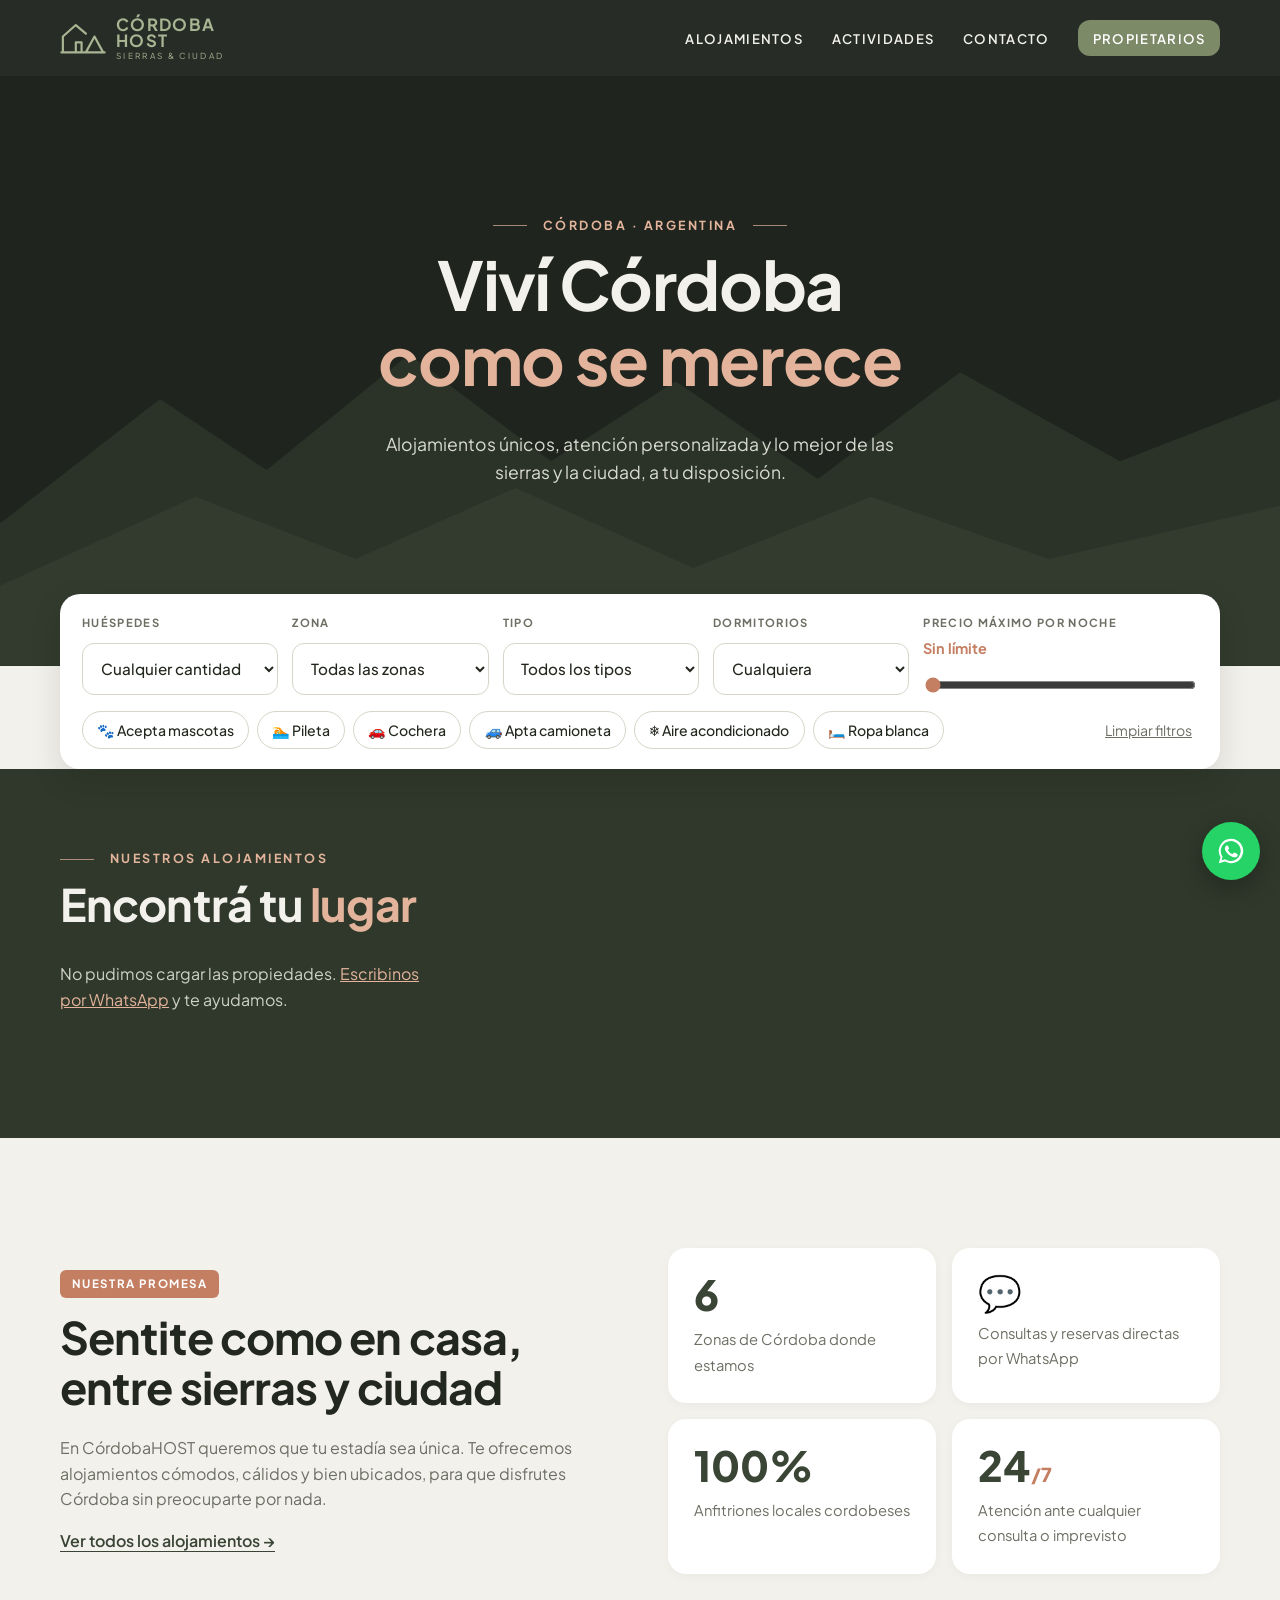
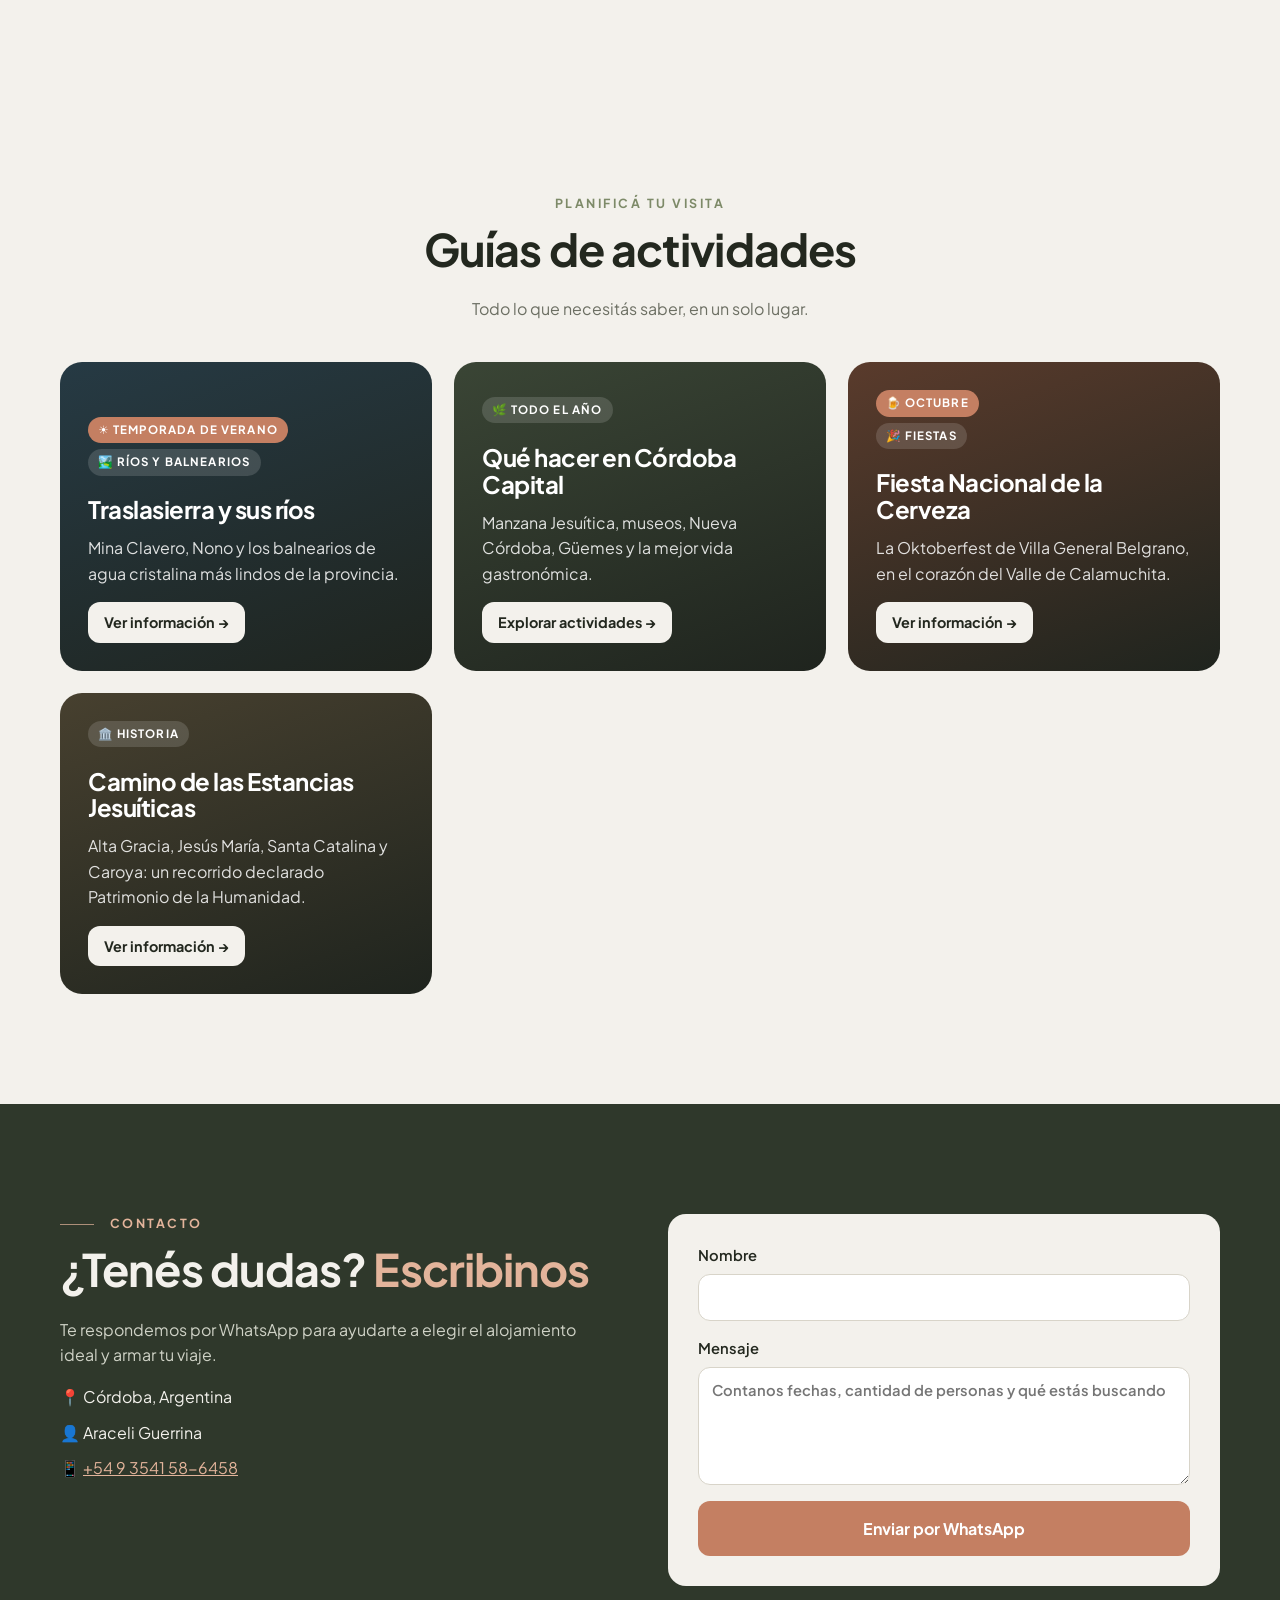
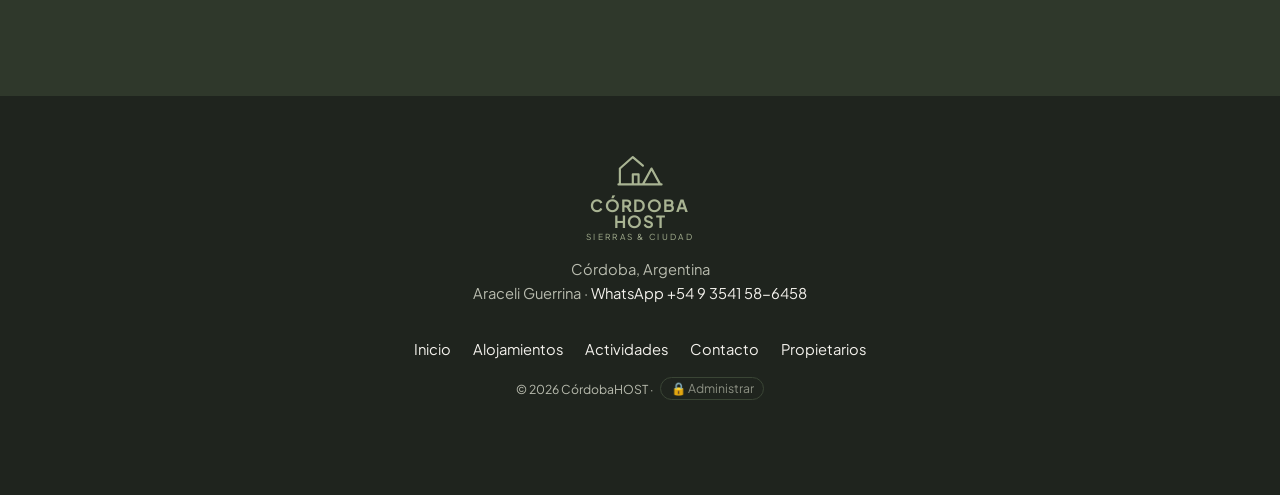
==== commit c1ada95b: "Cochera para auto o para auto/camioneta - Nueva columna cochera_camioneta (requiere cochera). - Web:" ====
--- a/index.html
+++ b/index.html
@@ -87,6 +87,7 @@
           <label class="chip"><input type="checkbox" name="mascotas" /> 🐾 Acepta mascotas</label>
           <label class="chip"><input type="checkbox" name="pileta" /> 🏊 Pileta</label>
           <label class="chip"><input type="checkbox" name="cochera" /> 🚗 Cochera</label>
+          <label class="chip"><input type="checkbox" name="cochera_camioneta" /> 🚙 Apta camioneta</label>
           <label class="chip"><input type="checkbox" name="aire" /> ❄️ Aire acondicionado</label>
           <label class="chip"><input type="checkbox" name="ropa_blanca" /> 🛏️ Ropa blanca</label>
           <button type="reset" class="link-reset">Limpiar filtros</button>
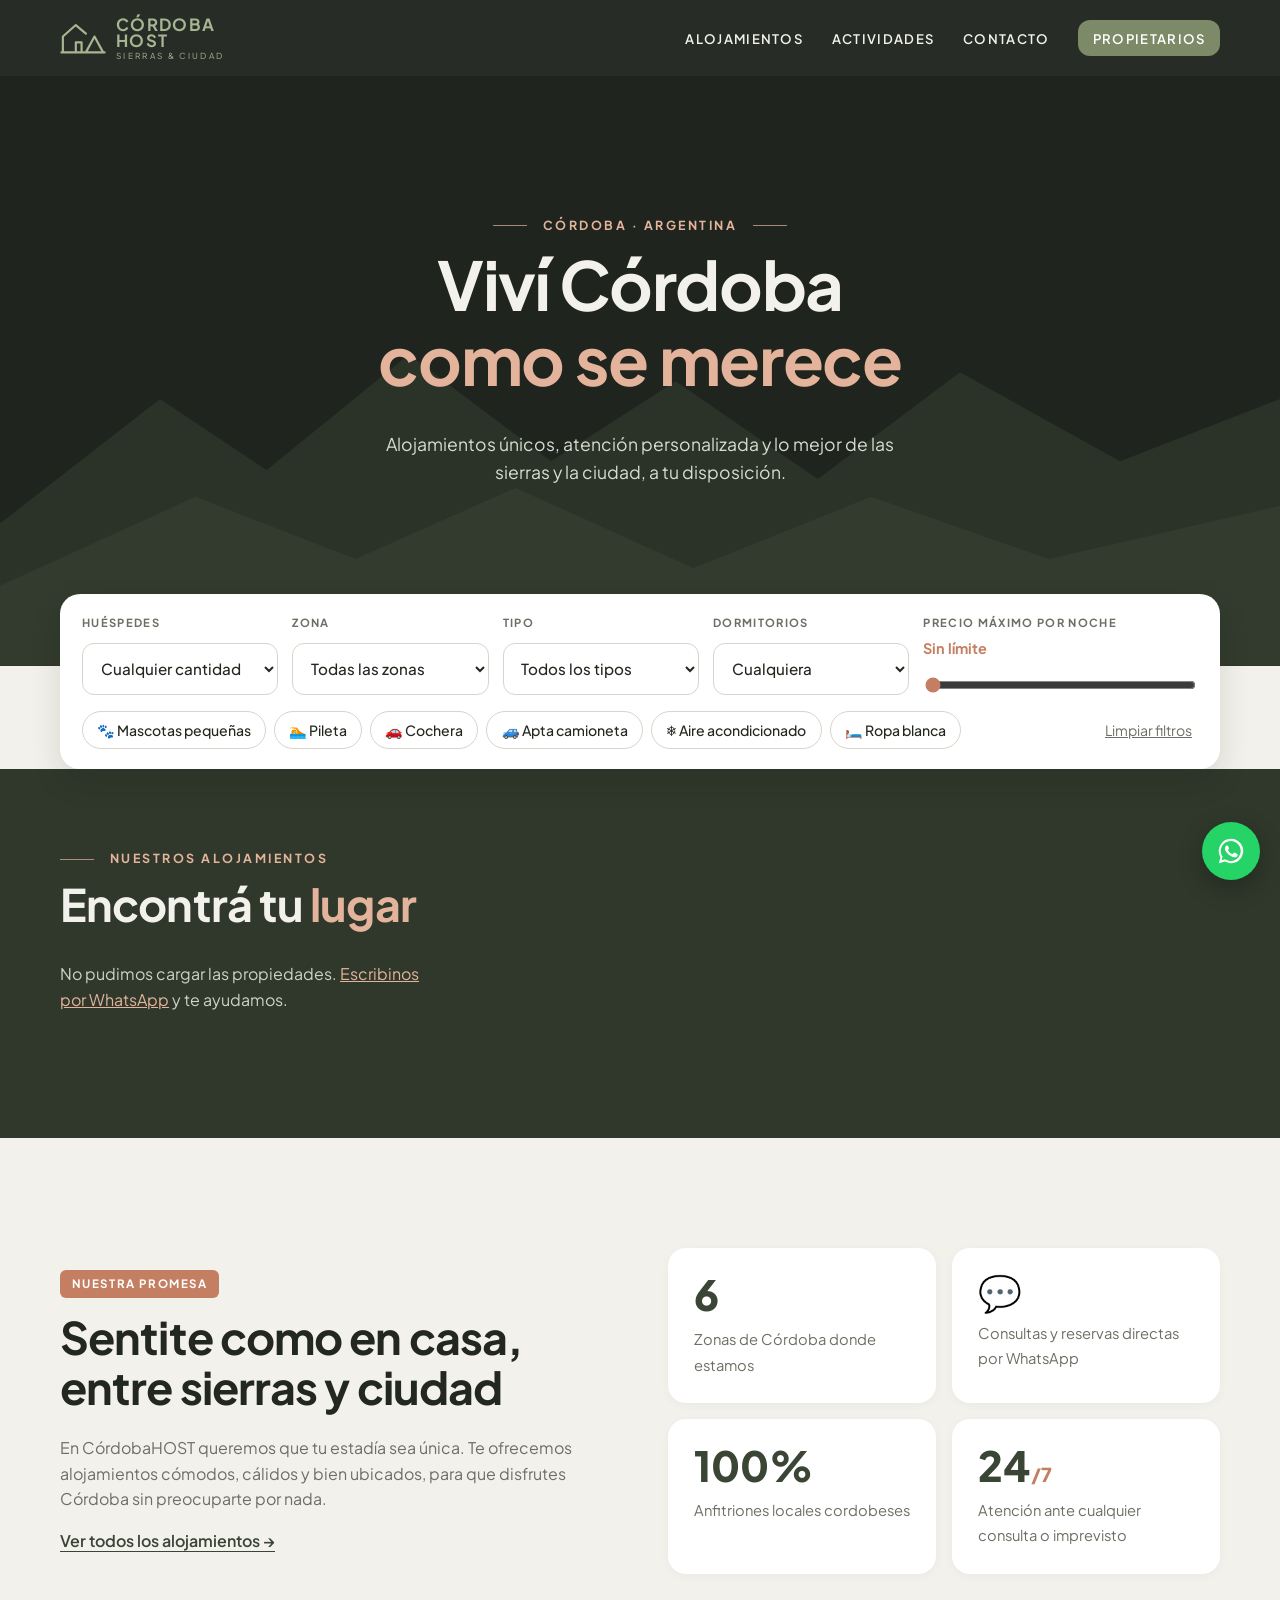
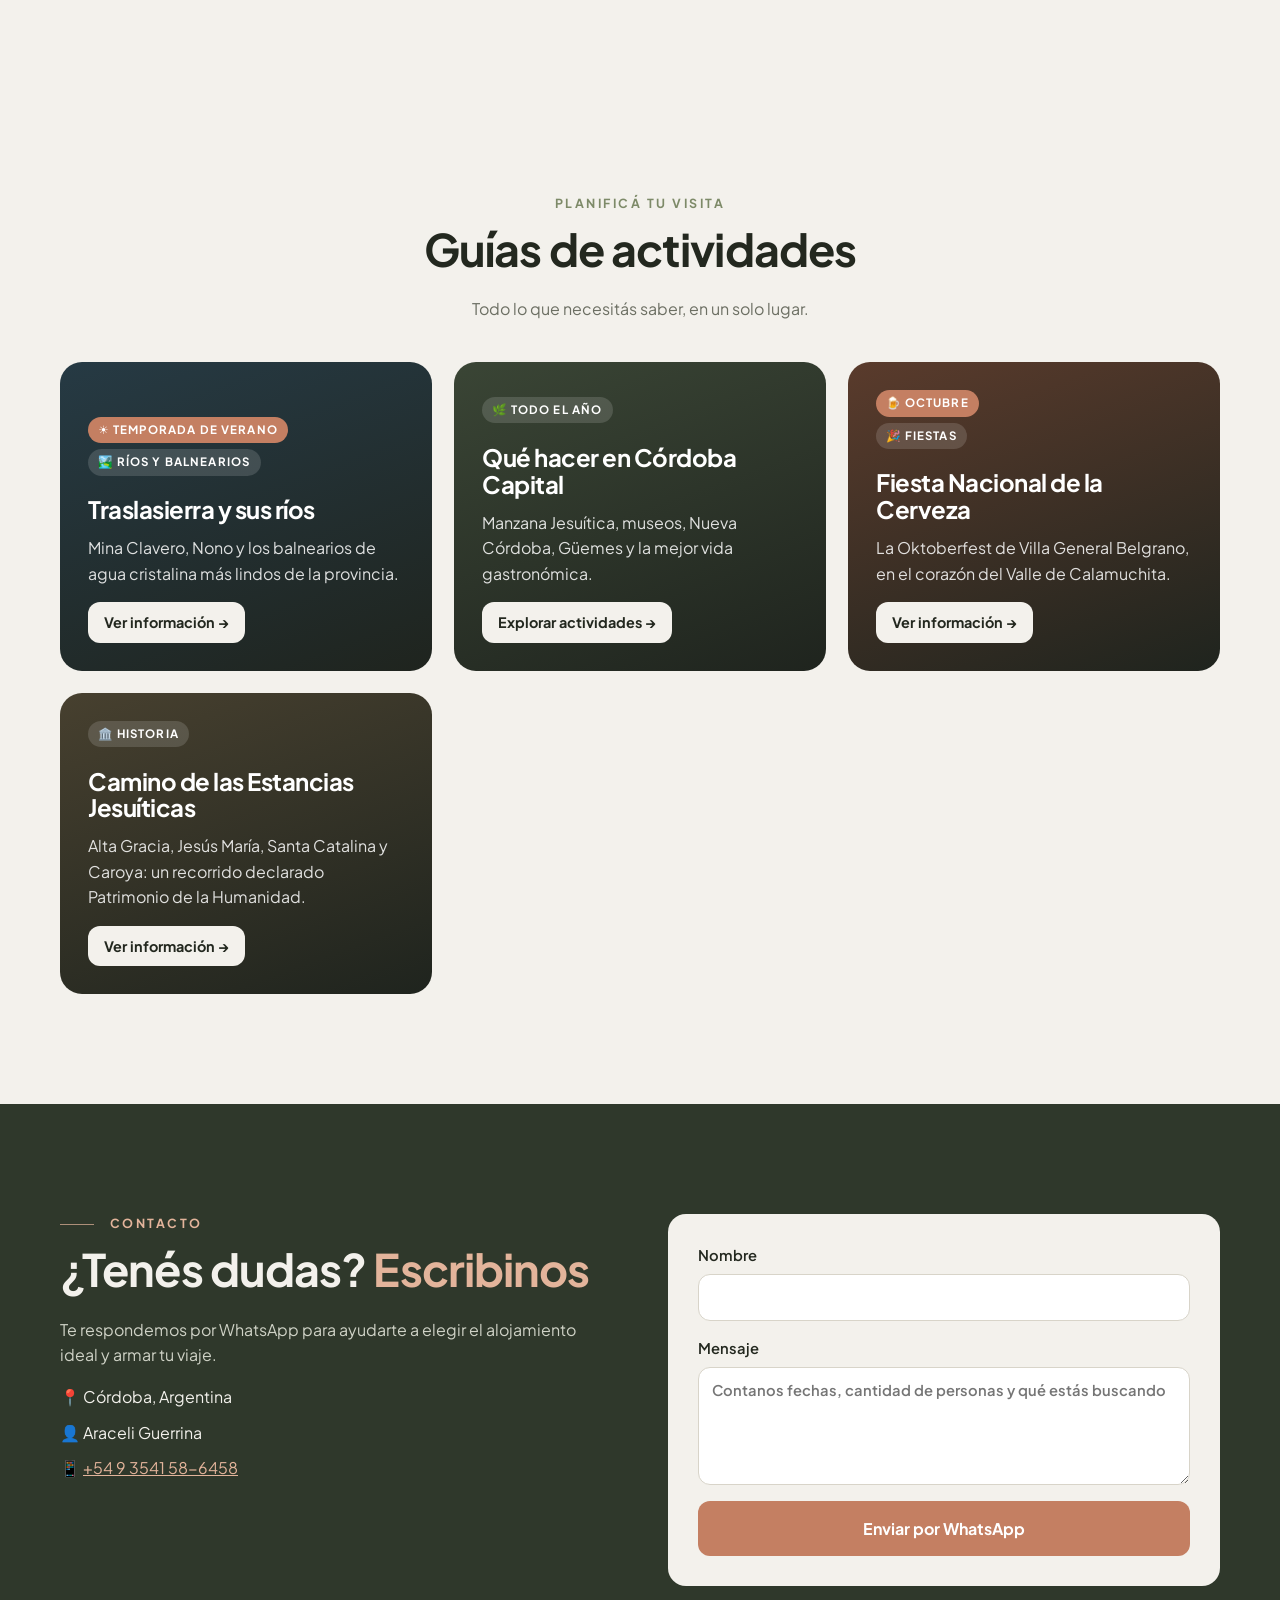
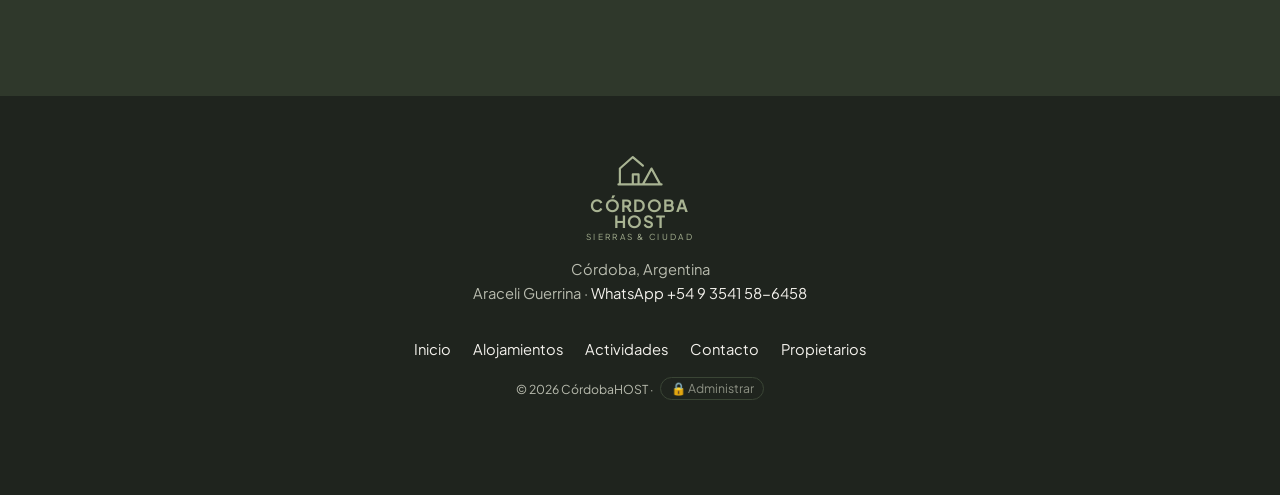
==== commit 25640e62: "Mascotas: sólo pequeñas, consultar por medianas o grandes Co-Authored-By: Claude Opus 5.5 <noreply@a" ====
--- a/index.html
+++ b/index.html
@@ -84,7 +84,7 @@
           </label>
         </div>
         <div class="f-chips" role="group" aria-label="Comodidades">
-          <label class="chip"><input type="checkbox" name="mascotas" /> 🐾 Acepta mascotas</label>
+          <label class="chip"><input type="checkbox" name="mascotas" /> 🐾 Mascotas pequeñas</label>
           <label class="chip"><input type="checkbox" name="pileta" /> 🏊 Pileta</label>
           <label class="chip"><input type="checkbox" name="cochera" /> 🚗 Cochera</label>
           <label class="chip"><input type="checkbox" name="cochera_camioneta" /> 🚙 Apta camioneta</label>
